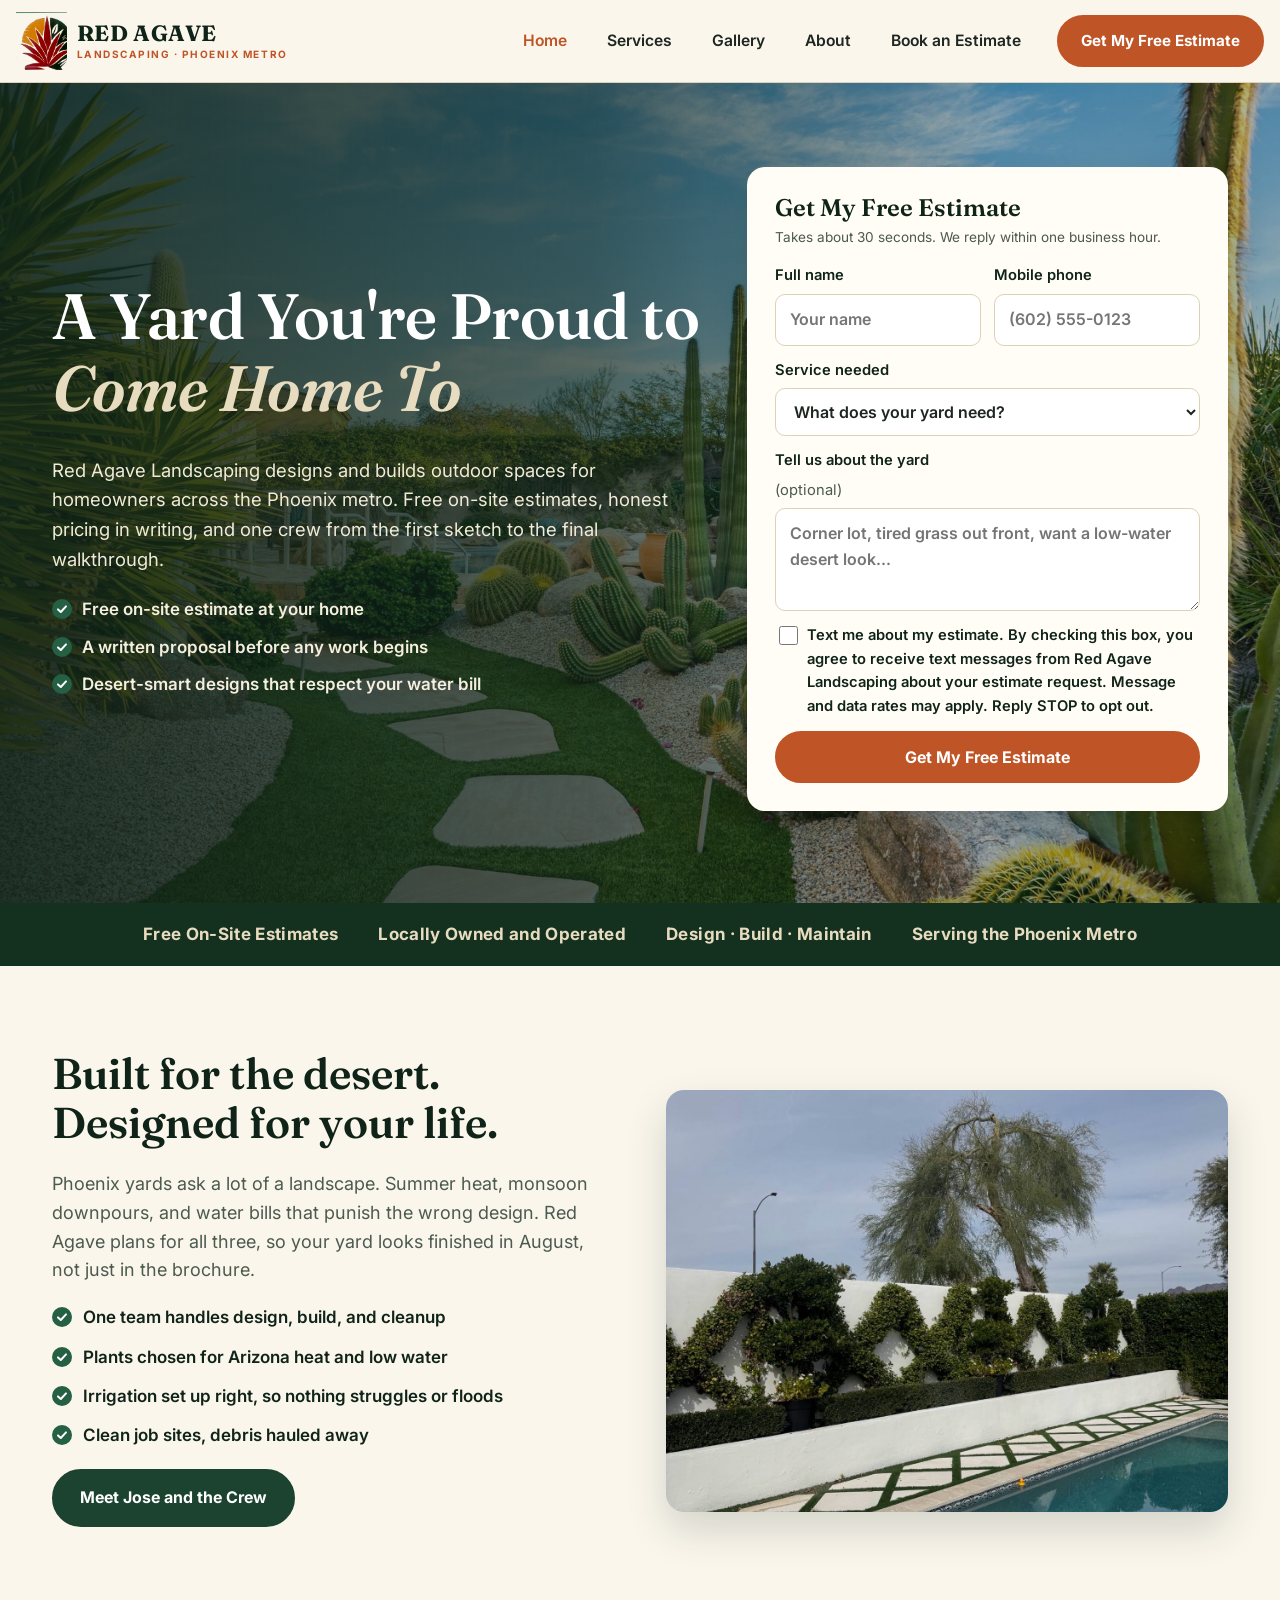
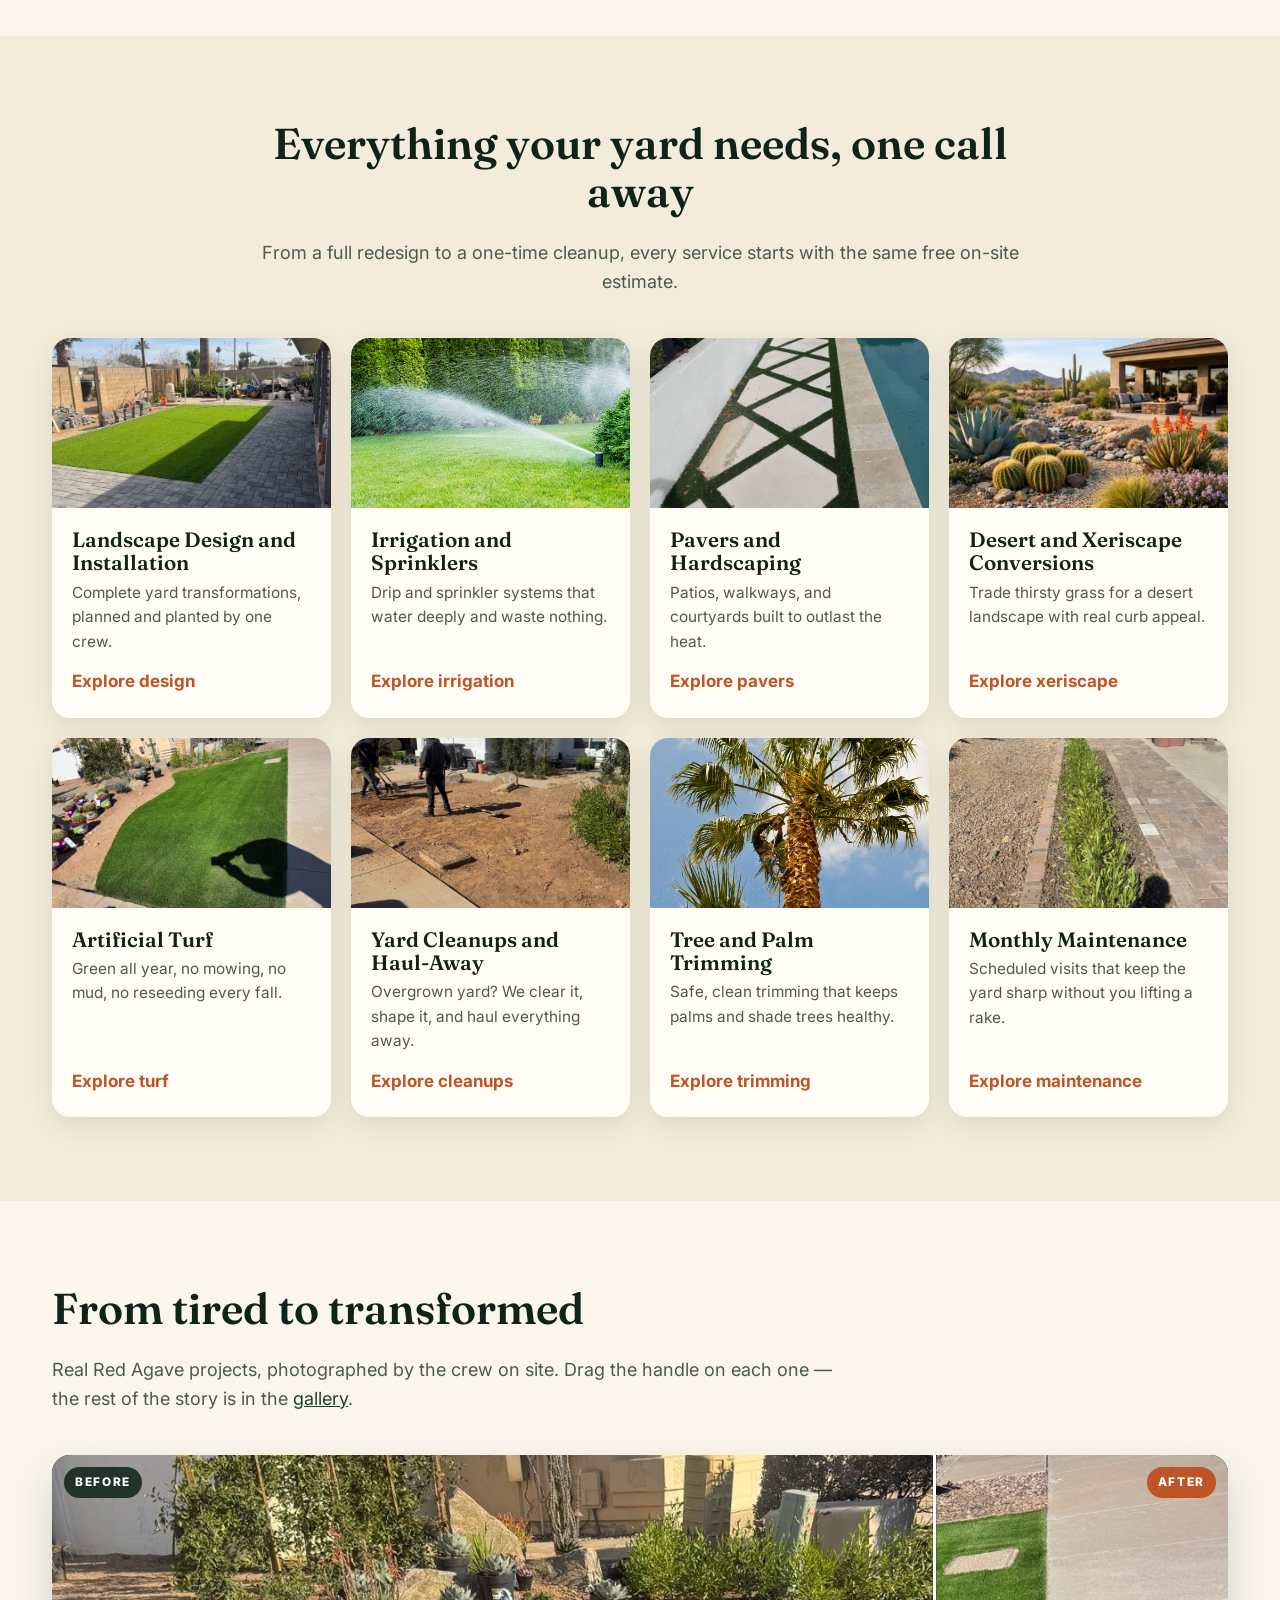
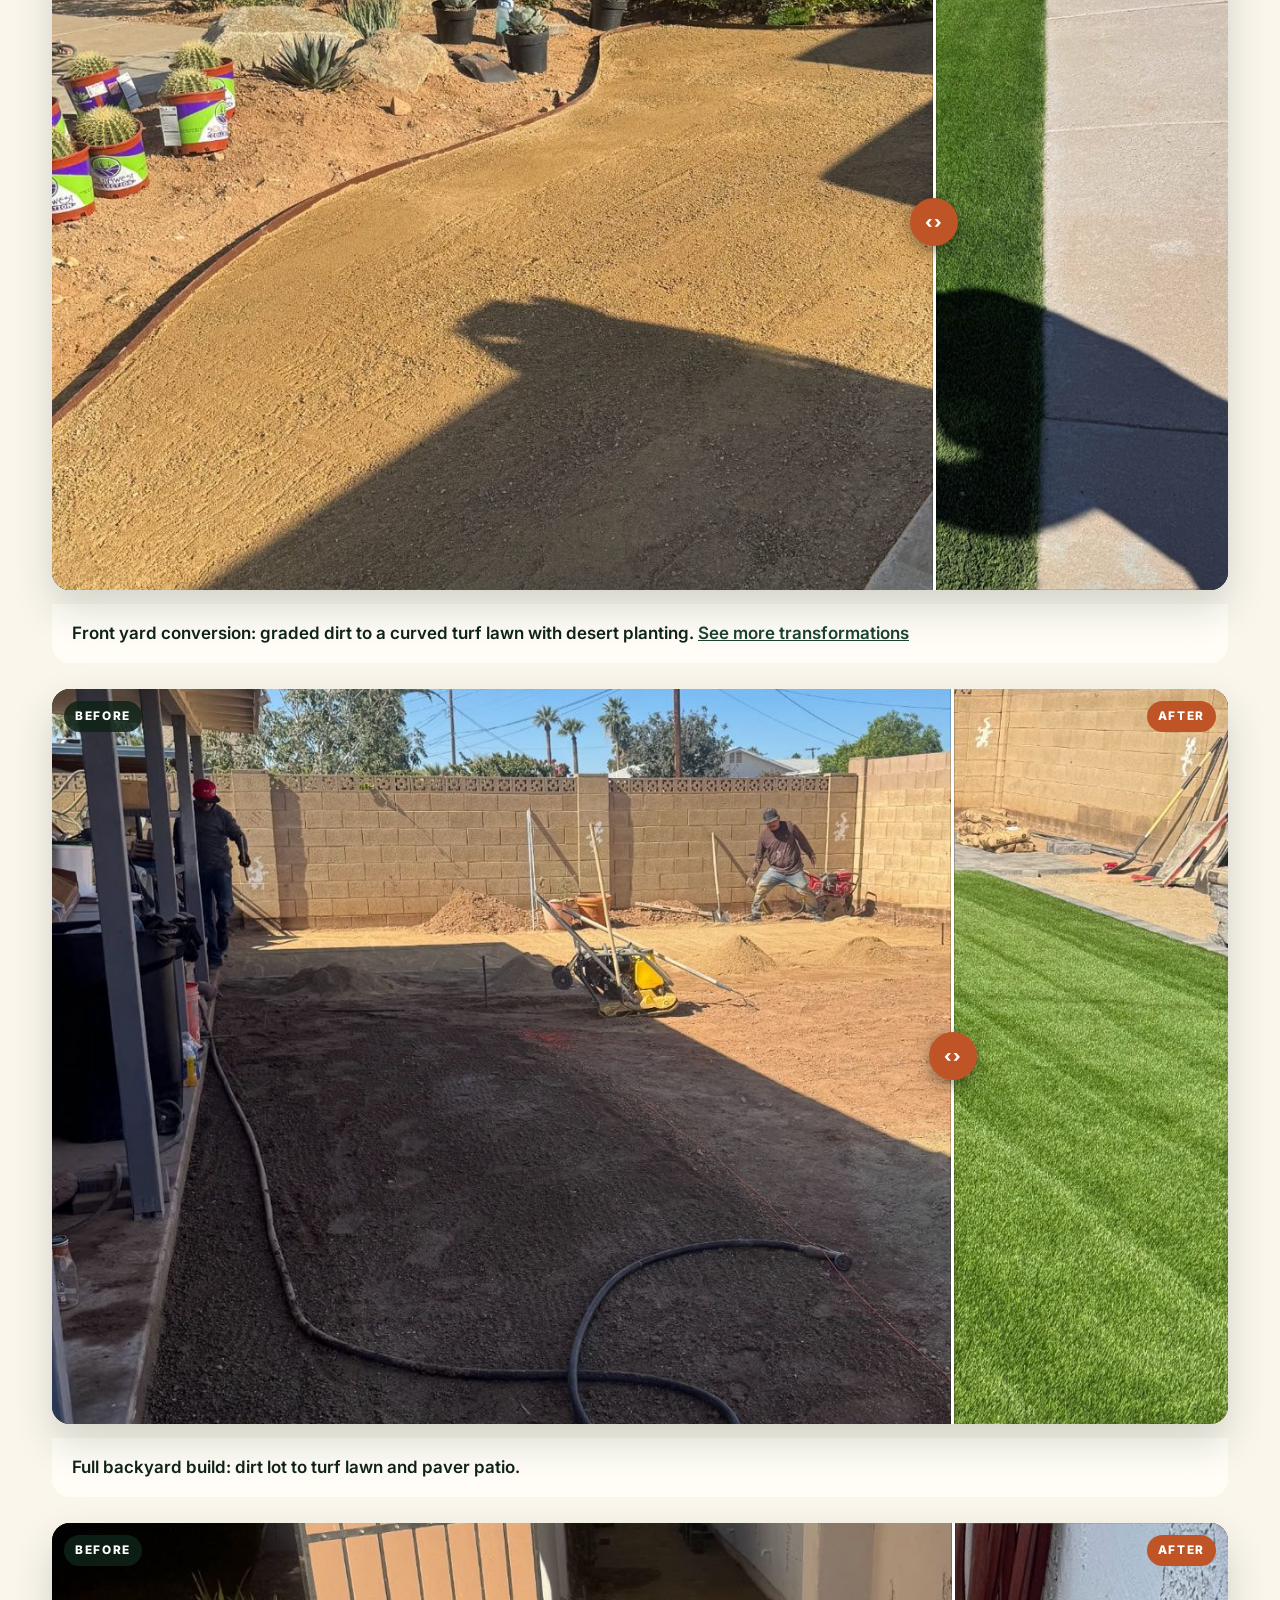
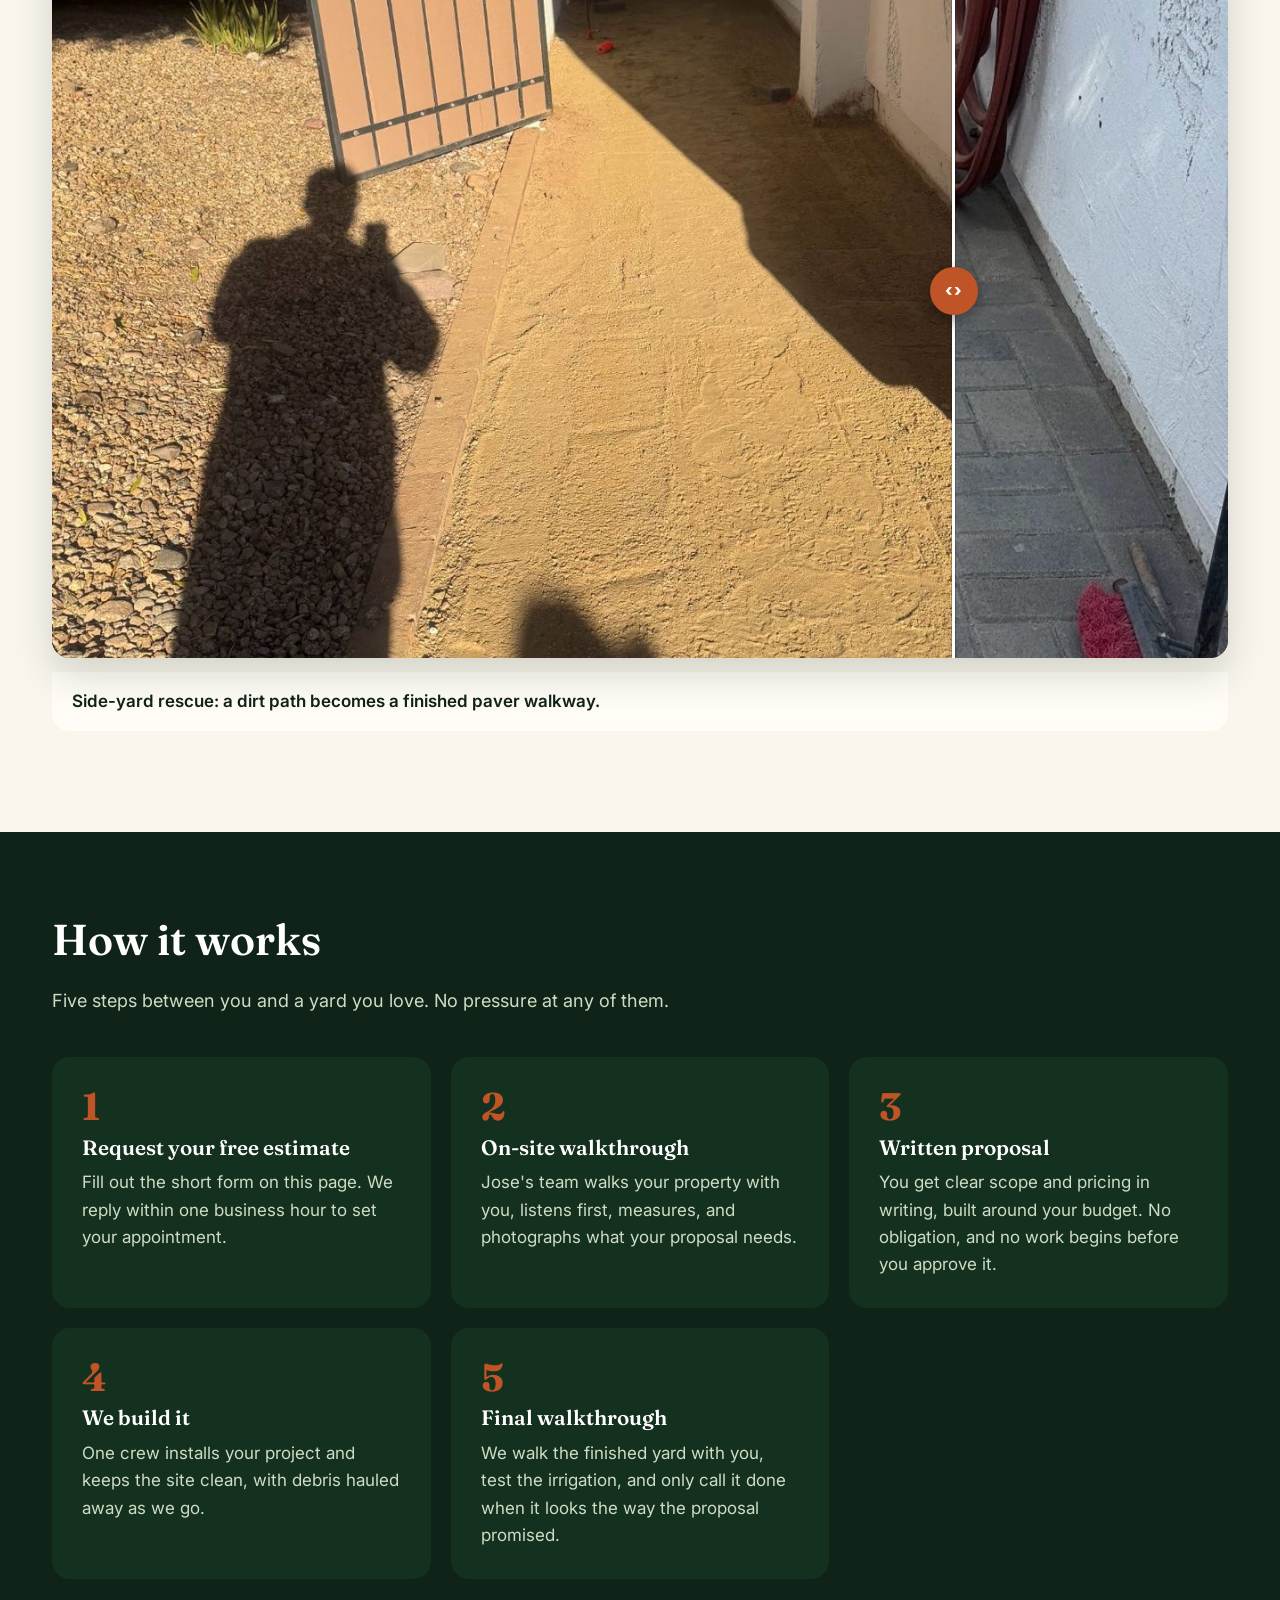
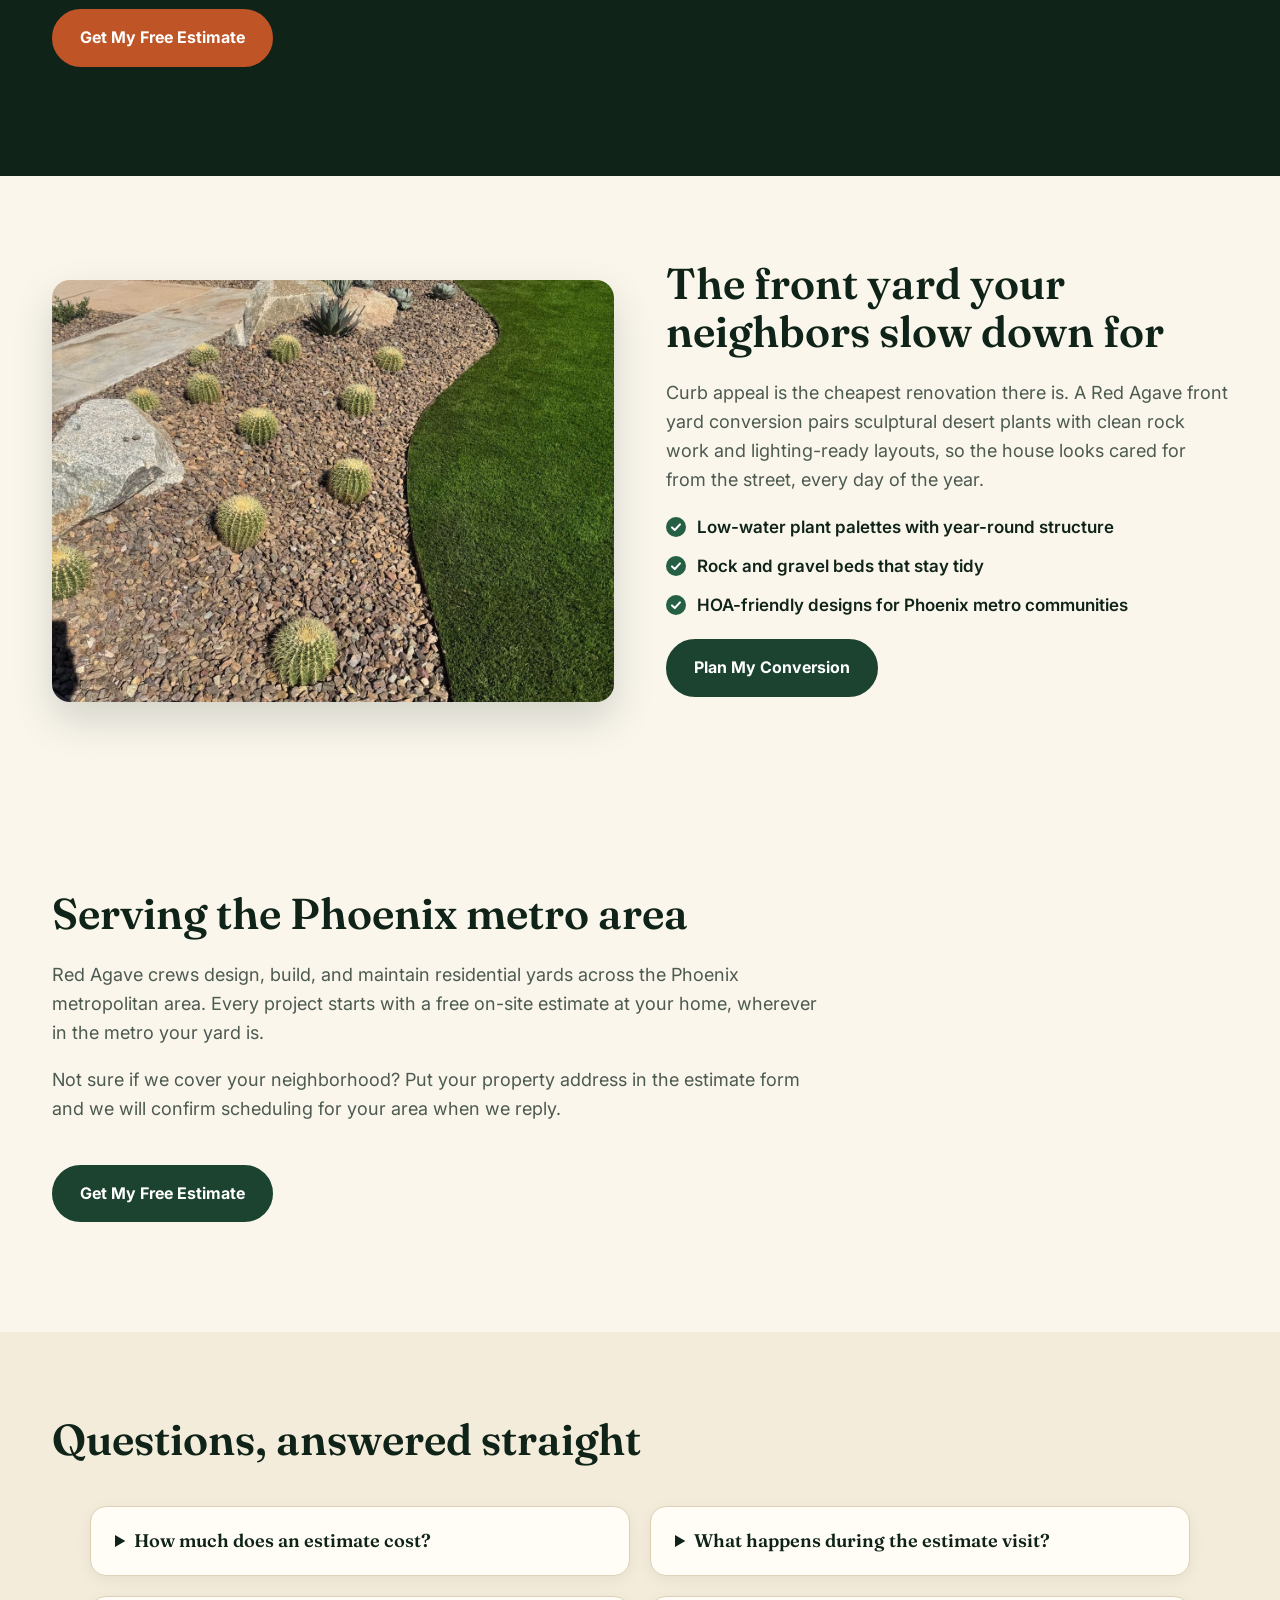
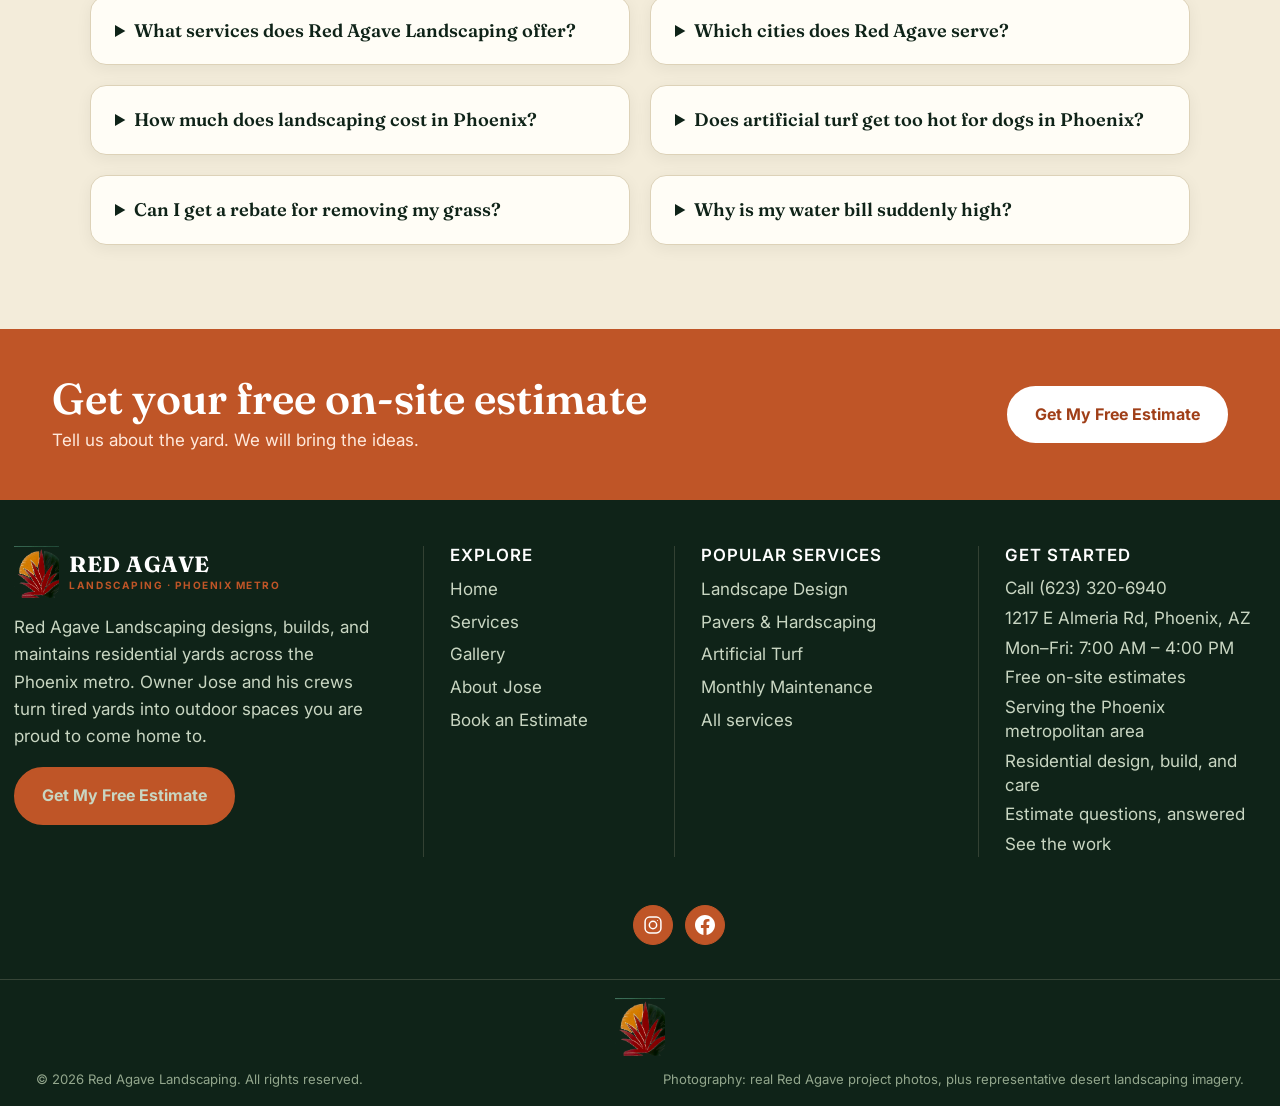
==== index.html @ a8a255dc "FAQ: trim homepage to 8 questions, evenly spaced card grid (2-col desktop, 1-col mobile), schema syn" ====
<!DOCTYPE html>
<html lang="en">
<head>
<meta charset="UTF-8">
<meta name="viewport" content="width=device-width, initial-scale=1">
<title>Red Agave Landscaping | Desert Landscaping in the Phoenix Metro</title>
<meta name="description" content="Red Agave Landscaping designs, builds, and maintains residential yards across the Phoenix metro. Free on-site estimates, xeriscape conversions, pavers, turf, irrigation, and monthly care.">
<link rel="preconnect" href="https://fonts.googleapis.com">
<link rel="preconnect" href="https://fonts.gstatic.com" crossorigin>
<link href="https://fonts.googleapis.com/css2?family=Fraunces:ital,wght@0,500;0,600;0,700;1,500&family=Inter:wght@400;600;700;800&display=swap" rel="stylesheet">
<link rel="stylesheet" href="assets/styles.css">
<link rel="icon" type="image/png" href="assets/img/logo-official.png">
<script type="application/ld+json">
{
  "@context": "https://schema.org",
  "@type": "HomeAndConstructionBusiness",
  "@id": "https://red-agavelandscaping.vercel.app/#business",
  "name": "Red Agave Landscaping",
  "legalName": "RED AGAVE LANDSCAPING LLC",
  "url": "https://red-agavelandscaping.vercel.app/",
  "description": "Family-owned residential landscaping company in the Phoenix metropolitan area, serving Valley homeowners since 2008. Landscape design and installation, irrigation, pavers and hardscaping, xeriscape conversions, artificial turf, cleanups, tree and palm trimming, and monthly maintenance. Free on-site estimates.",
  "foundingDate": "2008",
  "founder": {
    "@type": "Person",
    "name": "Jose"
  },
  "telephone": "+1-623-320-6940",
  "email": "red.agave.land@gmail.com",
  "logo": "https://red-agavelandscaping.vercel.app/assets/img/logo-official.png",
  "image": "https://red-agavelandscaping.vercel.app/assets/img/logo-official.png",
  "address": {
    "@type": "PostalAddress",
    "streetAddress": "1217 E Almeria Rd",
    "addressLocality": "Phoenix",
    "addressRegion": "AZ",
    "addressCountry": "US"
  },
  "areaServed": [
    {
      "@type": "City",
      "name": "Phoenix, AZ"
    },
    {
      "@type": "City",
      "name": "Chandler, AZ"
    },
    {
      "@type": "City",
      "name": "Paradise Valley, AZ"
    },
    {
      "@type": "City",
      "name": "Peoria, AZ"
    },
    {
      "@type": "City",
      "name": "Glendale, AZ"
    },
    {
      "@type": "City",
      "name": "Surprise, AZ"
    },
    {
      "@type": "City",
      "name": "Anthem, AZ"
    },
    {
      "@type": "City",
      "name": "Ahwatukee, AZ"
    }
  ],
  "openingHoursSpecification": [
    {
      "@type": "OpeningHoursSpecification",
      "dayOfWeek": [
        "Monday",
        "Tuesday",
        "Wednesday",
        "Thursday",
        "Friday"
      ],
      "opens": "07:00",
      "closes": "16:00"
    }
  ],
  "sameAs": [
    "https://www.instagram.com/redagavelandscapingaz",
    "https://www.facebook.com/RedAgaveLandscaping"
  ],
  "knowsAbout": [
    "Landscape Design and Installation",
    "Irrigation and Sprinklers",
    "Pavers and Hardscaping",
    "Desert and Xeriscape Conversions",
    "Artificial Turf",
    "Yard Cleanups and Haul-Away",
    "Tree and Palm Trimming",
    "Monthly Maintenance"
  ],
  "hasOfferCatalog": {
    "@type": "OfferCatalog",
    "name": "Landscaping Services",
    "itemListElement": [
      {
        "@type": "Offer",
        "itemOffered": {
          "@type": "Service",
          "name": "Free On-Site Estimate"
        }
      },
      {
        "@type": "Offer",
        "itemOffered": {
          "@type": "Service",
          "name": "Landscape Design and Installation"
        }
      },
      {
        "@type": "Offer",
        "itemOffered": {
          "@type": "Service",
          "name": "Irrigation and Sprinklers"
        }
      },
      {
        "@type": "Offer",
        "itemOffered": {
          "@type": "Service",
          "name": "Pavers and Hardscaping"
        }
      },
      {
        "@type": "Offer",
        "itemOffered": {
          "@type": "Service",
          "name": "Desert and Xeriscape Conversions"
        }
      },
      {
        "@type": "Offer",
        "itemOffered": {
          "@type": "Service",
          "name": "Artificial Turf"
        }
      },
      {
        "@type": "Offer",
        "itemOffered": {
          "@type": "Service",
          "name": "Yard Cleanups and Haul-Away"
        }
      },
      {
        "@type": "Offer",
        "itemOffered": {
          "@type": "Service",
          "name": "Tree and Palm Trimming"
        }
      },
      {
        "@type": "Offer",
        "itemOffered": {
          "@type": "Service",
          "name": "Monthly Maintenance"
        }
      }
    ]
  },
  "potentialAction": {
    "@type": "ReserveAction",
    "name": "Book a Free On-Site Estimate",
    "target": "https://red-agavelandscaping.vercel.app/book.html"
  }
}
</script>
<script type="application/ld+json">
{
  "@context": "https://schema.org",
  "@type": "FAQPage",
  "mainEntity": [
    {
      "@type": "Question",
      "name": "How much does an estimate cost?",
      "acceptedAnswer": {
        "@type": "Answer",
        "text": "Nothing. On-site estimates are free, and the visit comes with a written proposal. You will know exactly what your project costs before you agree to anything."
      }
    },
    {
      "@type": "Question",
      "name": "What happens during the estimate visit?",
      "acceptedAnswer": {
        "@type": "Answer",
        "text": "We walk the property with you for about 30 minutes, listen to what you want, take measurements and photos, and talk through options and budget. Your written proposal follows, with no obligation."
      }
    },
    {
      "@type": "Question",
      "name": "What services does Red Agave Landscaping offer?",
      "acceptedAnswer": {
        "@type": "Answer",
        "text": "Landscape design and installation, irrigation and sprinklers, pavers and hardscaping, desert and xeriscape conversions, artificial turf, yard cleanups and haul-away, tree and palm trimming, and monthly maintenance. Every project starts with a free on-site estimate."
      }
    },
    {
      "@type": "Question",
      "name": "Which cities does Red Agave serve?",
      "acceptedAnswer": {
        "@type": "Answer",
        "text": "Phoenix, Ahwatukee, Chandler, Paradise Valley, Peoria, Glendale, Surprise, and Anthem. If you are nearby and not sure, ask — we will tell you straight whether we cover your neighborhood."
      }
    },
    {
      "@type": "Question",
      "name": "How much does landscaping cost in Phoenix?",
      "acceptedAnswer": {
        "@type": "Answer",
        "text": "Honest answer: it depends on the yard, and anyone who prices it sight-unseen is guessing. Around Phoenix, most desert landscaping projects land somewhere between $3,000 and $25,000, and what moves the number is size, materials, access, and what is hiding underground — Valley caliche can add real digging time. We do not quote from a price list. We come out, measure your yard, and put the full price in a written proposal. Book a free on-site estimate or call (623) 320-6940, and you will know exactly what your project costs before you agree to anything."
      }
    },
    {
      "@type": "Question",
      "name": "Does artificial turf get too hot for dogs in Phoenix?",
      "acceptedAnswer": {
        "@type": "Answer",
        "text": "Turf does get hot in direct Arizona sun — any installer who tells you otherwise is not being straight with you. What makes it workable for dogs is the system underneath: proper drainage so urine rinses through instead of baking in, and odor-control infill so the yard does not smell by August. Most dogs do what they do on pavement — they use it morning and evening and find the shade at midday, and a quick rinse cools the surface fast. If turf is on your list, book a free on-site estimate or call (623) 320-6940 and we will talk through the pet setup honestly for your yard."
      }
    },
    {
      "@type": "Question",
      "name": "Can I get a rebate for removing my grass?",
      "acceptedAnswer": {
        "@type": "Answer",
        "text": "Quite possibly, yes. Phoenix pays $2.00 per square foot for grass removal, Chandler pays $1.50 per square foot (up to $2,000), Mesa offers up to about $2,100, and SRP offers up to $3 per square foot — but every program requires pre-approval BEFORE the grass comes out, so do not start digging first. We handle the conversion itself: grass removal, grading, decomposed granite, and drip-fed desert planting. Book a free on-site estimate or call (623) 320-6940 and we will walk the yard and talk through which rebate your home qualifies for before anything is removed."
      }
    },
    {
      "@type": "Question",
      "name": "Why is my water bill suddenly high?",
      "acceptedAnswer": {
        "@type": "Answer",
        "text": "Nine times out of ten in a desert yard, it is a leak you cannot see. Drip systems run in direct contact with the ground, and the most common failure is the poly tubing — roots, rodents, and pressure all work on it. The signs are a bill that jumped, pooling water, soggy spots, or plants drying out on the same line that is flooding somewhere else. Our crews check the whole system — emitters, valves, controller, and lines — and repair what they find. Book a free on-site estimate or call (623) 320-6940 and we will find the leak before the next bill does."
      }
    }
  ]
}
</script>
</head>
<body>
<a class="skip" href="#main">Skip to content</a>
<header class="site-header">
  <div class="wrap header-in">
    <a class="brand" href="index.html" aria-label="Red Agave Landscaping, home"><img class="brand-logo" src="assets/img/logo-official.png" alt="Red Agave Landscaping LLC logo"><span><span class="brand-name">RED AGAVE</span><span class="brand-sub">LANDSCAPING · PHOENIX METRO</span></span></a>
    <button class="nav-toggle" aria-label="Open menu" aria-expanded="false" aria-controls="main-nav"><span></span><span></span><span></span></button>
    <nav class="main-nav" id="main-nav" aria-label="Main">
      <ul>
          <li><a href="index.html" aria-current="page">Home</a></li>
          <li><a href="services.html">Services</a></li>
          <li><a href="gallery.html">Gallery</a></li>
          <li><a href="about.html">About</a></li>
          <li><a href="book.html">Book an Estimate</a></li>
      </ul>
    </nav>
    <a class="btn header-cta" href="book.html">Get My Free Estimate</a>
  </div>
</header>
<main id="main">

<section class="hero">
  <div class="hero-media"><img src="assets/img/hero.jpg" alt="Finished desert landscaped backyard with stone patio and mature planting in the Phoenix metro" fetchpriority="high"></div>
  <div class="hero-shade"></div>
  <div class="wrap hero-in">
    <div>
      <h1>A Yard You're Proud to <em>Come Home To</em></h1>
      <p class="hero-lede">Red Agave Landscaping designs and builds outdoor spaces for homeowners across the Phoenix metro. Free on-site estimates, honest pricing in writing, and one crew from the first sketch to the final walkthrough.</p>
      <ul class="hero-points">
        <li><svg width="20" height="20" viewBox="0 0 20 20" aria-hidden="true"><circle cx="10" cy="10" r="10" fill="#256045"/><path d="M6 10.4 8.8 13 14 7.4" stroke="#fff" stroke-width="2" fill="none" stroke-linecap="round" stroke-linejoin="round"/></svg> Free on-site estimate at your home</li>
        <li><svg width="20" height="20" viewBox="0 0 20 20" aria-hidden="true"><circle cx="10" cy="10" r="10" fill="#256045"/><path d="M6 10.4 8.8 13 14 7.4" stroke="#fff" stroke-width="2" fill="none" stroke-linecap="round" stroke-linejoin="round"/></svg> A written proposal before any work begins</li>
        <li><svg width="20" height="20" viewBox="0 0 20 20" aria-hidden="true"><circle cx="10" cy="10" r="10" fill="#256045"/><path d="M6 10.4 8.8 13 14 7.4" stroke="#fff" stroke-width="2" fill="none" stroke-linecap="round" stroke-linejoin="round"/></svg> Desert-smart designs that respect your water bill</li>
      </ul>
    </div>
    <div class="hero-form-card">
      <h2>Get My Free Estimate</h2>
      <p class="fineprint" style="margin-bottom:16px">Takes about 30 seconds. We reply within one business hour.</p>
      <form class="estimate-form" action="#" method="post" novalidate>
        <div class="form-row">
          <label>Full name
            <input type="text" name="name" autocomplete="name" required placeholder="Your name">
          </label>
          <label>Mobile phone
            <input type="tel" name="phone" autocomplete="tel" required placeholder="(602) 555-0123">
          </label>
        </div>
        <label>Service needed
          <select name="service" required>
          <option value="">What does your yard need?</option>
          <option value="Landscape Design and Installation">Landscape Design and Installation</option>
          <option value="Irrigation and Sprinklers">Irrigation and Sprinklers</option>
          <option value="Pavers and Hardscaping">Pavers and Hardscaping</option>
          <option value="Desert and Xeriscape Conversions">Desert and Xeriscape Conversions</option>
          <option value="Artificial Turf">Artificial Turf</option>
          <option value="Yard Cleanups and Haul-Away">Yard Cleanups and Haul-Away</option>
          <option value="Tree and Palm Trimming">Tree and Palm Trimming</option>
          <option value="Monthly Maintenance">Monthly Maintenance</option>
          <option value="Not sure yet">Not sure yet, advise me</option>
          </select>
        </label>
        <label>Tell us about the yard <span style="font-weight:400;color:var(--ink-soft)">(optional)</span>
          <textarea name="details" rows="3" placeholder="Corner lot, tired grass out front, want a low-water desert look..."></textarea>
        </label>
        <label class="consent">
          <input type="checkbox" name="sms-consent" value="yes">
          <span>Text me about my estimate. By checking this box, you agree to receive text messages from Red Agave Landscaping about your estimate request. Message and data rates may apply. Reply STOP to opt out.</span>
        </label>
        <button class="btn" type="submit" style="width:100%">Get My Free Estimate</button>
      </form>
      <div class="form-error" hidden role="alert">
        <h3>That didn't go through</h3>
        <p>Sorry, your request couldn't be sent. Please call us at <a href="tel:+16233206940">(623) 320-6940</a> and we'll book your free estimate right away.</p>
      </div>
      <div class="form-success" hidden role="status">
        <h3>Thanks<span data-first-name></span>, we got it.</h3>
        <p>Jose's team will reach out within one business hour to schedule your free estimate. Prefer to plan ahead? See how booking works below.</p>
        <p style="margin:0"><a class="btn btn-green" href="book.html#booking">How Booking Works</a></p>
      </div>
    </div>
  </div>
</section>

<div class="trustbar">
  <div class="wrap trustbar-in">
    <span>Free On-Site Estimates</span>
    <span>Locally Owned and Operated</span>
    <span>Design · Build · Maintain</span>
    <span>Serving the Phoenix Metro</span>
  </div>
</div>

<section class="section">
  <div class="wrap split">
    <div>
      <h2>Built for the desert. Designed for your life.</h2>
      <p class="lede">Phoenix yards ask a lot of a landscape. Summer heat, monsoon downpours, and water bills that punish the wrong design. Red Agave plans for all three, so your yard looks finished in August, not just in the brochure.</p>
      <ul class="check-list">
        <li><svg width="20" height="20" viewBox="0 0 20 20" aria-hidden="true"><circle cx="10" cy="10" r="10" fill="#256045"/><path d="M6 10.4 8.8 13 14 7.4" stroke="#fff" stroke-width="2" fill="none" stroke-linecap="round" stroke-linejoin="round"/></svg> One team handles design, build, and cleanup</li>
        <li><svg width="20" height="20" viewBox="0 0 20 20" aria-hidden="true"><circle cx="10" cy="10" r="10" fill="#256045"/><path d="M6 10.4 8.8 13 14 7.4" stroke="#fff" stroke-width="2" fill="none" stroke-linecap="round" stroke-linejoin="round"/></svg> Plants chosen for Arizona heat and low water</li>
        <li><svg width="20" height="20" viewBox="0 0 20 20" aria-hidden="true"><circle cx="10" cy="10" r="10" fill="#256045"/><path d="M6 10.4 8.8 13 14 7.4" stroke="#fff" stroke-width="2" fill="none" stroke-linecap="round" stroke-linejoin="round"/></svg> Irrigation set up right, so nothing struggles or floods</li>
        <li><svg width="20" height="20" viewBox="0 0 20 20" aria-hidden="true"><circle cx="10" cy="10" r="10" fill="#256045"/><path d="M6 10.4 8.8 13 14 7.4" stroke="#fff" stroke-width="2" fill="none" stroke-linecap="round" stroke-linejoin="round"/></svg> Clean job sites, debris hauled away</li>
      </ul>
      <p><a class="btn btn-green" href="about.html">Meet Jose and the Crew</a></p>
    </div>
    <div><img src="assets/img/jose/pool-wide.jpg" alt="Pool deck with diamond pavers, turf inlay, and a sculpted espalier wall, built by Red Agave Landscaping" loading="lazy"></div>
  </div>
</section>

<section class="section alt">
  <div class="wrap">
    <div class="section-head center">
      <h2>Everything your yard needs, one call away</h2>
      <p class="lede">From a full redesign to a one-time cleanup, every service starts with the same free on-site estimate.</p>
    </div>
    <div class="cards">
      <a class="card" href="services.html#design"><img src="assets/img/jose/backyard-after-2.jpg" alt="Backyard transformation by Red Agave: artificial turf lawn with a paver patio" loading="lazy"><span class="card-body"><h3>Landscape Design and Installation</h3><p>Complete yard transformations, planned and planted by one crew.</p><span class="card-link">Explore design</span></span></a>
      <a class="card" href="services.html#irrigation"><img src="assets/img/irrigation.jpg" alt="Sprinkler system watering a green lawn evenly" loading="lazy"><span class="card-body"><h3>Irrigation and Sprinklers</h3><p>Drip and sprinkler systems that water deeply and waste nothing.</p><span class="card-link">Explore irrigation</span></span></a>
      <a class="card" href="services.html#hardscaping"><img src="assets/img/jose/pool-deck.jpg" alt="Diamond-pattern pavers with artificial turf inlay beside a pool, by Red Agave Landscaping" loading="lazy"><span class="card-body"><h3>Pavers and Hardscaping</h3><p>Patios, walkways, and courtyards built to outlast the heat.</p><span class="card-link">Explore pavers</span></span></a>
      <a class="card" href="services.html#xeriscape"><img src="assets/img/xeriscape.jpg" alt="Low water xeriscape garden with gravel, boulders, and desert plants" loading="lazy"><span class="card-body"><h3>Desert and Xeriscape Conversions</h3><p>Trade thirsty grass for a desert landscape with real curb appeal.</p><span class="card-link">Explore xeriscape</span></span></a>
      <a class="card" href="services.html#turf"><img src="assets/img/jose/front-turf-after.jpg" alt="Curved artificial turf front lawn installed by Red Agave Landscaping" loading="lazy"><span class="card-body"><h3>Artificial Turf</h3><p>Green all year, no mowing, no mud, no reseeding every fall.</p><span class="card-link">Explore turf</span></span></a>
      <a class="card" href="services.html#cleanups"><img src="assets/img/jose/crew-grading.jpg" alt="Red Agave crew grading a front yard at the start of a cleanup and rebuild" loading="lazy"><span class="card-body"><h3>Yard Cleanups and Haul-Away</h3><p>Overgrown yard? We clear it, shape it, and haul everything away.</p><span class="card-link">Explore cleanups</span></span></a>
      <a class="card" href="services.html#trees"><img src="assets/img/palm.jpg" alt="Tall palm trees trimmed and cleaned against a blue sky" loading="lazy"><span class="card-body"><h3>Tree and Palm Trimming</h3><p>Safe, clean trimming that keeps palms and shade trees healthy.</p><span class="card-link">Explore trimming</span></span></a>
      <a class="card" href="services.html#maintenance"><img src="assets/img/jose/walkway-after.jpg" alt="Finished paver walkway with a new hedge row, maintained by Red Agave Landscaping" loading="lazy"><span class="card-body"><h3>Monthly Maintenance</h3><p>Scheduled visits that keep the yard sharp without you lifting a rake.</p><span class="card-link">Explore maintenance</span></span></a>
    </div>
  </div>
</section>

<section class="section">
  <div class="wrap">
    <div class="section-head">
      <h2>From tired to transformed</h2>
      <p class="lede">Real Red Agave projects, photographed by the crew on site. Drag the handle on each one — the rest of the story is in the <a href="gallery.html">gallery</a>.</p>
    </div>
    <div class="ba-slider" data-ba-slider>
      <img class="ba-img" src="assets/img/jose/front-turf-before.jpg" alt="Front yard graded to bare dirt before a Red Agave turf conversion">
      <div class="ba-after-wrap"><img class="ba-img" src="assets/img/jose/front-turf-after.jpg" alt="The same front yard finished with a curved artificial turf lawn by Red Agave Landscaping"></div>
      <span class="ba-tag">BEFORE</span>
      <span class="ba-tag after">AFTER</span>
      <div class="ba-handle" aria-hidden="true"><span class="ba-knob">&#8249;&#8250;</span></div>
      <input class="ba-range" type="range" min="0" max="100" value="50" step="0.1" aria-label="Slide to compare the before and after photos">
    </div>
    <p class="ba-caption ba-caption-wide">Front yard conversion: graded dirt to a curved turf lawn with desert planting. <a href="gallery.html">See more transformations</a></p>
    <div class="ba-slider" data-ba-slider style="margin-top:26px">
      <img class="ba-img" src="assets/img/jose/backyard-before.jpg" alt="Backyard graded to dirt with the Red Agave crew compacting the base">
      <div class="ba-after-wrap"><img class="ba-img" src="assets/img/jose/backyard-after.jpg" alt="Finished backyard with artificial turf lawn and paver patio"></div>
      <span class="ba-tag">BEFORE</span>
      <span class="ba-tag after">AFTER</span>
      <div class="ba-handle" aria-hidden="true"><span class="ba-knob">&#8249;&#8250;</span></div>
      <input class="ba-range" type="range" min="0" max="100" value="50" step="0.1" aria-label="Slide to compare the backyard before and after photos">
    </div>
    <p class="ba-caption ba-caption-wide">Full backyard build: dirt lot to turf lawn and paver patio.</p>
    <div class="ba-slider" data-ba-slider style="margin-top:26px">
      <img class="ba-img" src="assets/img/jose/sideyard-before.jpg" alt="Bare dirt side yard path before renovation">
      <div class="ba-after-wrap"><img class="ba-img" src="assets/img/jose/sideyard-after.jpg" alt="Finished side-yard paver walkway"></div>
      <span class="ba-tag">BEFORE</span>
      <span class="ba-tag after">AFTER</span>
      <div class="ba-handle" aria-hidden="true"><span class="ba-knob">&#8249;&#8250;</span></div>
      <input class="ba-range" type="range" min="0" max="100" value="50" step="0.1" aria-label="Slide to compare the side yard before and after photos">
    </div>
    <p class="ba-caption ba-caption-wide">Side-yard rescue: a dirt path becomes a finished paver walkway.</p>
  </div>
</section>

<section class="section green">
  <div class="wrap">
    <div class="section-head">
      <h2>How it works</h2>
      <p class="lede">Five steps between you and a yard you love. No pressure at any of them.</p>
    </div>
    <div class="steps">
      <div class="step"><span class="num">1</span><h3>Request your free estimate</h3><p>Fill out the short form on this page. We reply within one business hour to set your appointment.</p></div>
      <div class="step"><span class="num">2</span><h3>On-site walkthrough</h3><p>Jose's team walks your property with you, listens first, measures, and photographs what your proposal needs.</p></div>
      <div class="step"><span class="num">3</span><h3>Written proposal</h3><p>You get clear scope and pricing in writing, built around your budget. No obligation, and no work begins before you approve it.</p></div>
      <div class="step"><span class="num">4</span><h3>We build it</h3><p>One crew installs your project and keeps the site clean, with debris hauled away as we go.</p></div>
      <div class="step"><span class="num">5</span><h3>Final walkthrough</h3><p>We walk the finished yard with you, test the irrigation, and only call it done when it looks the way the proposal promised.</p></div>
    </div>
    <p style="margin-top:30px"><a class="btn" href="book.html">Get My Free Estimate</a></p>
  </div>
</section>

<section class="section">
  <div class="wrap split">
    <div><img src="assets/img/jose/desert-cactus.jpg" alt="Front yard desert planting with barrel cacti, boulders, and gravel beds beside a curved turf lawn, by Red Agave Landscaping" loading="lazy"></div>
    <div>
      <h2>The front yard your neighbors slow down for</h2>
      <p class="lede">Curb appeal is the cheapest renovation there is. A Red Agave front yard conversion pairs sculptural desert plants with clean rock work and lighting-ready layouts, so the house looks cared for from the street, every day of the year.</p>
      <ul class="check-list">
        <li><svg width="20" height="20" viewBox="0 0 20 20" aria-hidden="true"><circle cx="10" cy="10" r="10" fill="#256045"/><path d="M6 10.4 8.8 13 14 7.4" stroke="#fff" stroke-width="2" fill="none" stroke-linecap="round" stroke-linejoin="round"/></svg> Low-water plant palettes with year-round structure</li>
        <li><svg width="20" height="20" viewBox="0 0 20 20" aria-hidden="true"><circle cx="10" cy="10" r="10" fill="#256045"/><path d="M6 10.4 8.8 13 14 7.4" stroke="#fff" stroke-width="2" fill="none" stroke-linecap="round" stroke-linejoin="round"/></svg> Rock and gravel beds that stay tidy</li>
        <li><svg width="20" height="20" viewBox="0 0 20 20" aria-hidden="true"><circle cx="10" cy="10" r="10" fill="#256045"/><path d="M6 10.4 8.8 13 14 7.4" stroke="#fff" stroke-width="2" fill="none" stroke-linecap="round" stroke-linejoin="round"/></svg> HOA-friendly designs for Phoenix metro communities</li>
      </ul>
      <p><a class="btn btn-green" href="services.html#xeriscape">Plan My Conversion</a></p>
    </div>
  </div>
</section>

<section class="section">
  <div class="wrap">
    <div class="section-head">
      <h2>Serving the Phoenix metro area</h2>
      <p class="lede">Red Agave crews design, build, and maintain residential yards across the Phoenix metropolitan area. Every project starts with a free on-site estimate at your home, wherever in the metro your yard is.</p>
      <p class="lede">Not sure if we cover your neighborhood? Put your property address in the estimate form and we will confirm scheduling for your area when we reply.</p>
    </div>
    <p><a class="btn btn-green" href="book.html">Get My Free Estimate</a></p>
  </div>
</section>

<section class="section alt">
  <div class="wrap">
    <div class="section-head">
      <h2>Questions, answered straight</h2>
    </div>
    <div class="faq">
      <details><summary>How much does an estimate cost?</summary><p>Nothing. On-site estimates are free, and the visit comes with a written proposal. You will know exactly what your project costs before you agree to anything.</p></details>
      <details><summary>What happens during the estimate visit?</summary><p>We walk the property with you for about 30 minutes, listen to what you want, take measurements and photos, and talk through options and budget. Your written proposal follows, with no obligation.</p></details>
      <details><summary>What services does Red Agave Landscaping offer?</summary><p>Landscape design and installation, irrigation and sprinklers, pavers and hardscaping, desert and xeriscape conversions, artificial turf, yard cleanups and haul-away, tree and palm trimming, and monthly maintenance. Every project starts with a free on-site estimate.</p></details>
      <details><summary>Which cities does Red Agave serve?</summary><p>Phoenix, Ahwatukee, Chandler, Paradise Valley, Peoria, Glendale, Surprise, and Anthem. If you are nearby and not sure, ask — we will tell you straight whether we cover your neighborhood.</p></details>
      <details><summary>How much does landscaping cost in Phoenix?</summary><p>Honest answer: it depends on the yard, and anyone who prices it sight-unseen is guessing. Around Phoenix, most desert landscaping projects land somewhere between $3,000 and $25,000, and what moves the number is size, materials, access, and what is hiding underground — Valley caliche can add real digging time. We do not quote from a price list. We come out, measure your yard, and put the full price in a written proposal. Book a free on-site estimate or call (623) 320-6940, and you will know exactly what your project costs before you agree to anything.</p></details>
      <details><summary>Does artificial turf get too hot for dogs in Phoenix?</summary><p>Turf does get hot in direct Arizona sun — any installer who tells you otherwise is not being straight with you. What makes it workable for dogs is the system underneath: proper drainage so urine rinses through instead of baking in, and odor-control infill so the yard does not smell by August. Most dogs do what they do on pavement — they use it morning and evening and find the shade at midday, and a quick rinse cools the surface fast. If turf is on your list, book a free on-site estimate or call (623) 320-6940 and we will talk through the pet setup honestly for your yard.</p></details>
      <details><summary>Can I get a rebate for removing my grass?</summary><p>Quite possibly, yes. Phoenix pays $2.00 per square foot for grass removal, Chandler pays $1.50 per square foot (up to $2,000), Mesa offers up to about $2,100, and SRP offers up to $3 per square foot — but every program requires pre-approval BEFORE the grass comes out, so do not start digging first. We handle the conversion itself: grass removal, grading, decomposed granite, and drip-fed desert planting. Book a free on-site estimate or call (623) 320-6940 and we will walk the yard and talk through which rebate your home qualifies for before anything is removed.</p></details>
      <details><summary>Why is my water bill suddenly high?</summary><p>Nine times out of ten in a desert yard, it is a leak you cannot see. Drip systems run in direct contact with the ground, and the most common failure is the poly tubing — roots, rodents, and pressure all work on it. The signs are a bill that jumped, pooling water, soggy spots, or plants drying out on the same line that is flooding somewhere else. Our crews check the whole system — emitters, valves, controller, and lines — and repair what they find. Book a free on-site estimate or call (623) 320-6940 and we will find the leak before the next bill does.</p></details>
    </div>
  </div>
</section>

<section class="cta-band">
  <div class="wrap cta-band-in">
    <div>
      <h2>Get your free on-site estimate</h2>
      <p>Tell us about the yard. We will bring the ideas.</p>
    </div>
    <a class="btn" href="book.html">Get My Free Estimate</a>
  </div>
</section>

</main>
<footer class="site-footer">
  <div class="wrap footer-in">
    <div class="footer-brand">
      <a class="brand" href="index.html" style="margin-bottom:16px"><img class="brand-logo" src="assets/img/logo-official.png" alt="Red Agave Landscaping LLC logo"><span><span class="brand-name">RED AGAVE</span><span class="brand-sub">LANDSCAPING · PHOENIX METRO</span></span></a>
      <p style="max-width:32em">Red Agave Landscaping designs, builds, and maintains residential yards across the Phoenix metro. Owner Jose and his crews turn tired yards into outdoor spaces you are proud to come home to.</p>
      <p style="margin:0"><a class="btn" href="book.html">Get My Free Estimate</a></p>
    </div>
    <nav aria-label="Explore">
      <h3>EXPLORE</h3>
      <ul>
        <li><a href="index.html">Home</a></li>
        <li><a href="services.html">Services</a></li>
        <li><a href="gallery.html">Gallery</a></li>
        <li><a href="about.html">About Jose</a></li>
        <li><a href="book.html">Book an Estimate</a></li>
      </ul>
    </nav>
    <nav aria-label="Popular services" class="footer-services">
      <h3>POPULAR SERVICES</h3>
      <ul>
        <li><a href="services.html#design">Landscape Design</a></li>
        <li><a href="services.html#hardscaping">Pavers &amp; Hardscaping</a></li>
        <li><a href="services.html#turf">Artificial Turf</a></li>
        <li><a href="services.html#maintenance">Monthly Maintenance</a></li>
        <li><a href="services.html">All services</a></li>
      </ul>
    </nav>
    <div class="footer-start">
      <h3>GET STARTED</h3>
      <ul>
        <li><a href="tel:+16233206940">Call (623) 320-6940</a></li>
        <li>1217 E Almeria Rd, Phoenix, AZ</li>
        <li>Mon–Fri: 7:00 AM – 4:00 PM</li>
        <li>Free on-site estimates</li>
        <li>Serving the Phoenix metropolitan area</li>
        <li>Residential design, build, and care</li>
        <li><a href="book.html#faq">Estimate questions, answered</a></li>
        <li><a href="gallery.html">See the work</a></li>
      </ul>
    </div>
    <div class="footer-social-cell">
      <div class="footer-social">
        <a href="https://www.instagram.com/redagavelandscapingaz/" target="_blank" rel="noopener" aria-label="Red Agave Landscaping on Instagram"><svg viewBox="0 0 24 24" fill="none" stroke="currentColor" stroke-width="1.8" stroke-linecap="round" stroke-linejoin="round" aria-hidden="true" focusable="false"><rect x="2.5" y="2.5" width="19" height="19" rx="5.5"/><circle cx="12" cy="12" r="4.4"/><circle cx="17.4" cy="6.6" r="0.6" fill="currentColor" stroke="none"/></svg></a>
        <a href="https://www.facebook.com/RedAgaveLandscaping" target="_blank" rel="noopener" aria-label="Red Agave Landscaping on Facebook"><svg viewBox="0 0 24 24" fill="currentColor" aria-hidden="true" focusable="false"><path d="M24 12.073c0-6.627-5.373-12-12-12s-12 5.373-12 12c0 5.99 4.388 10.954 10.125 11.854v-8.385H7.078v-3.47h3.047V9.43c0-3.007 1.792-4.669 4.533-4.669 1.312 0 2.686.235 2.686.235v2.953H15.83c-1.491 0-1.956.925-1.956 1.874v2.25h3.328l-.532 3.47h-2.796v8.385C19.612 23.027 24 18.062 24 12.073z"/></svg></a>
      </div>
    </div>
  </div>
  <div class="footer-bottom">
    <div class="footer-bottom-logo"><img src="assets/img/logo-official.png" alt="Red Agave Landscaping LLC logo"></div>
    <div class="wrap">
      <span>© <span data-year>2026</span> Red Agave Landscaping. All rights reserved.</span>
      <span>Photography: real Red Agave project photos, plus representative desert landscaping imagery.</span>
    </div>
  </div>
</footer>
<div class="mobile-bar">
  <a class="btn" href="book.html">Get My Free Estimate</a>
  <a class="btn btn-ghost" href="gallery.html">See Our Work</a>
</div>
<script src="assets/main.js" defer></script>
  <!-- HighLevel chat widget: Red Agave Website Chat (location f7IK70SRPnTvfqmfR4V1) -->
  <script src="https://widgets.leadconnectorhq.com/loader.js" data-resources-url="https://widgets.leadconnectorhq.com/chat-widget/loader.js" data-widget-id="6ae88d17629a77bacfa60f7c"></script>
</body>
</html>
---- assets/styles.css ----
/* Red Agave Landscaping — desert-modern design system */
:root{
  --green-950:#0f2318;
  --green-900:#14301f;
  --green-800:#1b4330;
  --green-700:#256045;
  --green-500:#3e7d5a;
  --sage:#9db89a;
  --terra:#bf5527;
  --terra-dark:#a03f18;
  --sand:#e8dcc0;
  --sand-soft:#f3ecda;
  --cream:#faf6ec;
  --paper:#fffdf6;
  --ink:#1d2620;
  --ink-soft:#4c5a50;
  --line:#ddd2b8;
  --radius:18px;
  --shadow:0 18px 40px rgba(15,35,24,.16);
  --font-display:"Fraunces",Georgia,"Times New Roman",serif;
  --font-body:"Inter",-apple-system,"Segoe UI",Roboto,Helvetica,Arial,sans-serif;
}
*{box-sizing:border-box}
html{scroll-behavior:smooth}
body{margin:0;font-family:var(--font-body);color:var(--ink);background:var(--cream);line-height:1.6;font-size:17px;-webkit-font-smoothing:antialiased}
img{max-width:100%;display:block}
a{color:var(--green-800)}
h1,h2,h3{font-family:var(--font-display);font-weight:600;line-height:1.12;color:var(--green-950);margin:0 0 .5em}
h1{font-size:clamp(2.4rem,5.2vw,4rem);letter-spacing:-.01em}
h2{font-size:clamp(1.9rem,3.6vw,2.7rem)}
h3{font-size:1.3rem}
p{margin:0 0 1em}
.wrap{max-width:1220px;margin:0 auto;padding:0 22px}
.skip{position:absolute;left:-999px;top:0;background:var(--green-950);color:#fff;padding:10px 16px;z-index:99}
.skip:focus{left:10px;top:10px}

/* Header */
.site-header{position:sticky;top:0;z-index:50;background:rgba(250,246,236,.96);backdrop-filter:blur(8px);border-bottom:1px solid var(--line)}
.site-header.scrolled{box-shadow:0 6px 24px rgba(15,35,24,.10)}
.header-in{display:flex;align-items:center;gap:26px;padding-top:12px;padding-bottom:12px}
.brand{display:flex;align-items:center;gap:12px;text-decoration:none;color:var(--green-950)}
.brand svg{flex:none}
.brand-name{font-family:var(--font-display);font-size:1.42rem;font-weight:700;letter-spacing:.02em;line-height:1}
.brand-sub{display:block;font-family:var(--font-body);font-size:.66rem;font-weight:700;letter-spacing:.24em;color:var(--terra);margin-top:4px}
.main-nav{margin-left:auto}
.main-nav ul{display:flex;gap:28px;list-style:none;margin:0;padding:0}
.main-nav a{text-decoration:none;color:var(--ink);font-weight:600;font-size:.98rem;padding:6px 2px}
.main-nav a:hover,.main-nav a[aria-current="page"]{color:var(--terra)}
.btn{display:inline-block;background:var(--terra);color:#fff;text-decoration:none;font-weight:700;padding:14px 26px;border-radius:999px;border:2px solid var(--terra);transition:background .15s,transform .15s;text-align:center;cursor:pointer;font-size:1rem;font-family:var(--font-body)}
.btn:hover{background:var(--terra-dark);border-color:var(--terra-dark)}
.btn-green{background:var(--green-800);border-color:var(--green-800)}
.btn-green:hover{background:var(--green-950);border-color:var(--green-950)}
.btn-ghost{background:transparent;color:var(--green-950);border-color:var(--green-800)}
.btn-ghost:hover{background:var(--green-800);color:#fff}
.header-cta{flex:none}
.nav-toggle{display:none;margin-left:auto;background:none;border:0;cursor:pointer;padding:8px}
.nav-toggle span{display:block;width:26px;height:3px;background:var(--green-950);margin:5px 0;border-radius:2px}

/* Hero */
.hero{position:relative;background:var(--green-950);color:#fff;overflow:hidden}
.hero-media{position:absolute;inset:0}
.hero-media img{width:100%;height:100%;object-fit:cover;opacity:.82}
.hero-shade{position:absolute;inset:0;background:linear-gradient(90deg,rgba(15,35,24,.88) 0%,rgba(15,35,24,.62) 46%,rgba(15,35,24,.18) 78%)}
.hero-in{position:relative;display:grid;grid-template-columns:1.15fr .85fr;gap:44px;padding:84px 22px 92px;align-items:center}
.hero h1{color:#fff}
.hero h1 em{font-style:italic;color:var(--sand)}
.hero-lede{font-size:1.16rem;color:#f0ead6;max-width:34em}
.hero-points{list-style:none;margin:22px 0 0;padding:0;display:grid;gap:10px}
.hero-points li{display:flex;gap:10px;align-items:flex-start;color:#f5efdd;font-weight:600}
.hero-points svg{flex:none;margin-top:3px}
.hero-form-card{background:var(--paper);color:var(--ink);border-radius:var(--radius);padding:28px;box-shadow:var(--shadow)}
.hero-form-card h2{font-size:1.5rem;margin-bottom:.2em}
.hero-form-card .fineprint{font-size:.85rem;color:var(--ink-soft);margin:0}

/* Forms */
.estimate-form{display:grid;gap:13px}
.estimate-form label{font-weight:600;font-size:.92rem;display:grid;gap:6px;color:var(--green-950)}
.estimate-form input,.estimate-form select,.estimate-form textarea{font:inherit;font-size:1rem;padding:12px 14px;border:1.5px solid var(--line);border-radius:10px;background:#fff;color:var(--ink);width:100%}
.estimate-form input:focus,.estimate-form select:focus,.estimate-form textarea:focus{outline:3px solid rgba(191,85,39,.35);border-color:var(--terra)}
.form-row{display:grid;grid-template-columns:1fr 1fr;gap:13px}
.consent{display:flex;gap:10px;align-items:flex-start;font-size:.82rem;color:var(--ink-soft);font-weight:400}
.estimate-form label.consent{display:flex}
.consent input{width:19px;height:19px;margin-top:2px;flex:none;accent-color:var(--green-800)}
.form-success{background:var(--sand-soft);border:2px solid var(--green-700);border-radius:14px;padding:24px;text-align:center}
.form-success h3{color:var(--green-800)}
.form-error{background:#fdf1ef;border:2px solid #b3402f;border-radius:14px;padding:24px;text-align:center;margin-top:16px}
.form-error h3{color:#8c2f22}
.form-error a{font-weight:700;white-space:nowrap}

/* Trust bar */
.trustbar{background:var(--green-900);color:var(--sand)}
.trustbar-in{display:flex;flex-wrap:wrap;gap:14px 40px;justify-content:center;padding-top:18px;padding-bottom:18px;font-weight:700;letter-spacing:.02em}
.trustbar span{display:flex;align-items:center;gap:9px}

/* Sections */
.section{padding:84px 0}
.section.alt{background:var(--sand-soft)}
.section.green{background:var(--green-950);color:#eef2e4}
.section.green h2,.section.green h3{color:#fff}
.section-head{max-width:46em;margin-bottom:42px}
.section-head.center{margin-left:auto;margin-right:auto;text-align:center}
.lede{font-size:1.13rem;color:var(--ink-soft)}
.section.green .lede{color:#cfdcc4}
.split{display:grid;grid-template-columns:1fr 1fr;gap:52px;align-items:center}
.split img{border-radius:var(--radius);box-shadow:var(--shadow);width:100%;height:auto;aspect-ratio:4/3;object-fit:cover;display:block}
.check-list{list-style:none;margin:20px 0;padding:0;display:grid;gap:12px}
.check-list li{display:flex;gap:11px;align-items:flex-start;font-weight:600;color:var(--green-950)}
.check-list svg{flex:none;margin-top:3px}

/* Cards */
.cards{display:grid;grid-template-columns:repeat(4,1fr);gap:20px}
.card{background:var(--paper);border-radius:var(--radius);overflow:hidden;box-shadow:0 8px 26px rgba(15,35,24,.10);text-decoration:none;color:var(--ink);display:flex;flex-direction:column;transition:transform .15s,box-shadow .15s}
.card:hover{transform:translateY(-4px);box-shadow:var(--shadow)}
.card img{height:170px;width:100%;object-fit:cover}
.card-body{padding:20px 20px 22px;display:flex;flex-direction:column;gap:6px;flex:1}
.card-body h3{margin:0}
.card-body p{color:var(--ink-soft);font-size:.96rem;margin:0;flex:1}
.card-link{font-weight:700;color:var(--terra);margin-top:8px}
.values{display:grid;grid-template-columns:repeat(3,1fr);gap:20px}
.value{background:var(--paper);border-radius:var(--radius);padding:26px;box-shadow:0 8px 26px rgba(15,35,24,.08)}
.value h3{margin-bottom:.3em}
.value p{color:var(--ink-soft);margin:0}

/* Steps */
.steps{display:grid;grid-template-columns:repeat(3,1fr);gap:20px;counter-reset:step}
.step{background:var(--green-900);border-radius:var(--radius);padding:30px;color:#e9efe0}
.step .num{font-family:var(--font-display);font-size:2.4rem;color:var(--terra);display:block;line-height:1;margin-bottom:10px;font-weight:700}
.step h3{color:#fff}
.step p{margin:0;color:#cfdcc4}

/* Before / After */
.ba-grid{display:grid;grid-template-columns:1fr 1fr;gap:22px}
.ba-pair{display:grid;grid-template-columns:1fr 1fr;gap:6px;border-radius:var(--radius);overflow:hidden;box-shadow:var(--shadow)}
.ba-pair figure{margin:0;position:relative}
.ba-pair img{height:300px;width:100%;object-fit:cover}
.ba-tag{position:absolute;top:12px;left:12px;background:rgba(15,35,24,.85);color:#fff;font-size:.74rem;font-weight:800;letter-spacing:.14em;padding:6px 11px;border-radius:999px}
.ba-tag.after{background:var(--terra)}
.ba-caption{grid-column:1/-1;background:var(--paper);padding:16px 20px;font-weight:600;color:var(--green-950)}
.gallery-grid{display:grid;grid-template-columns:repeat(3,1fr);gap:20px}
.gallery-grid figure{margin:0;border-radius:var(--radius);overflow:hidden;position:relative;box-shadow:0 8px 26px rgba(15,35,24,.10)}
.gallery-grid img{height:280px;width:100%;object-fit:cover}
.gallery-grid figcaption{position:absolute;left:0;right:0;bottom:0;background:linear-gradient(transparent,rgba(15,35,24,.88));color:#fff;padding:34px 18px 14px;font-weight:700}

/* Service detail rows */
.svc-nav{display:flex;flex-wrap:wrap;gap:9px;margin-bottom:14px}
.svc-nav a{background:var(--paper);border:1.5px solid var(--line);color:var(--green-900);text-decoration:none;font-weight:600;font-size:.9rem;padding:8px 15px;border-radius:999px}
.svc-nav a:hover{border-color:var(--terra);color:var(--terra)}
.svc{display:grid;grid-template-columns:1fr 1fr;gap:48px;align-items:center;padding:52px 0;border-bottom:1px solid var(--line)}
.svc:last-of-type{border-bottom:0}
.svc img{border-radius:var(--radius);box-shadow:var(--shadow);height:340px;width:100%;object-fit:cover}
.svc.flip .svc-media{order:2}
.svc ul{list-style:none;margin:14px 0 20px;padding:0;display:grid;gap:8px}
.svc ul li{display:flex;gap:10px;align-items:flex-start;color:var(--ink-soft);font-weight:600}
.svc ul svg{flex:none;margin-top:4px}
.svc-media.dual{display:grid;gap:14px;align-content:start}
.svc-media.dual img{height:248px}
.incl-label{font-weight:800;color:var(--green-950);margin:16px 0 0;text-transform:uppercase;letter-spacing:.08em;font-size:.8rem}
.good-for{margin:0 0 20px;color:var(--ink-soft)}
.good-for strong{color:var(--green-950)}

/* FAQ — card grid pass 2026-11-03 (Emmanuel): evenly spaced cards,
   two columns on desktop, single column on mobile. Keeps the
   <details> accordions so the section reads short. Applies to
   both the homepage FAQ and book.html's FAQ (shared .faq class). */
.faq{display:grid;grid-template-columns:repeat(2,1fr);gap:20px;max-width:1100px;margin:0 auto;align-items:start}
.faq details{background:var(--paper);border:1px solid var(--line);border-radius:16px;padding:22px 24px;margin:0;box-shadow:0 4px 16px rgba(15,35,24,.06)}
.faq summary{font-family:var(--font-display);font-size:1.14rem;font-weight:600;color:var(--green-950);cursor:pointer;line-height:1.3}
.faq details p{margin:12px 0 0;color:var(--ink-soft)}
@media (max-width:900px){
  .faq{grid-template-columns:1fr;gap:16px}
  .faq details{padding:20px 20px}
}

/* CTA band */
.cta-band{background:var(--terra);color:#fff}
.cta-band-in{display:flex;flex-wrap:wrap;gap:22px;align-items:center;justify-content:space-between;padding-top:46px;padding-bottom:46px}
.cta-band h2{color:#fff;margin:0}
.cta-band p{margin:4px 0 0;color:#ffe9dc}
.cta-band .btn{background:#fff;color:var(--terra-dark);border-color:#fff}
.cta-band .btn:hover{background:var(--green-950);color:#fff;border-color:var(--green-950)}

/* Booking */
.booking-note{background:var(--green-900);color:#e9efe0;border-radius:var(--radius);padding:30px}
.booking-note h3{color:#fff}
.booking-note p{color:#cfdcc4}

/* Footer */
.site-footer{background:var(--green-950);color:#c9d6c2;margin-top:0}
.footer-in{display:grid;grid-template-columns:1.4fr 1fr 1fr 1.2fr;gap:38px;padding-top:60px;padding-bottom:44px}
.site-footer h3{color:#fff;font-size:1.05rem;font-family:var(--font-body);letter-spacing:.06em;margin-bottom:14px}
.site-footer ul{list-style:none;margin:0;padding:0;display:grid;gap:9px}
.site-footer a{color:#c9d6c2;text-decoration:none}
.site-footer a:hover{color:#fff;text-decoration:underline}
.footer-brand .brand-name{color:#fff}
.footer-bottom{border-top:1px solid rgba(233,220,192,.18);padding:20px 22px;font-size:.82rem;color:#93a78d}
.footer-bottom .wrap{display:flex;flex-wrap:wrap;gap:8px 26px;justify-content:space-between;padding:0}

/* Sticky mobile bar */
.mobile-bar{display:none;position:fixed;left:0;right:0;bottom:0;z-index:60;background:var(--green-950);padding:10px 12px calc(10px + env(safe-area-inset-bottom));gap:10px;box-shadow:0 -6px 24px rgba(0,0,0,.25)}
.mobile-bar .btn{flex:1;padding:13px 8px;font-size:.98rem}
.mobile-bar .btn-ghost{color:#fff;border-color:var(--sage)}
.mobile-bar .btn-ghost:hover{background:var(--green-800)}

/* Page hero (interior) */
.page-hero{position:relative;background:var(--green-950);color:#fff;overflow:hidden}
.page-hero .hero-media img{opacity:.55}
.page-hero-in{position:relative;padding:70px 22px 74px;max-width:820px}
.page-hero h1{color:#fff}
.page-hero p{color:#eee7d2;font-size:1.14rem;max-width:38em}

@media (max-width:1020px){
  .cards{grid-template-columns:repeat(2,1fr)}
  .values{grid-template-columns:1fr 1fr}
  .footer-in{grid-template-columns:1fr 1fr}
  .hero-in{grid-template-columns:1fr;padding:60px 22px 70px}
  .hero-form-card{max-width:560px}
}
@media (max-width:760px){
  body{font-size:16px;padding-bottom:66px}
  .brand-name{font-size:1.22rem}
  .brand-sub{font-size:.58rem;letter-spacing:.17em}
  .main-nav{display:none;position:absolute;top:100%;left:0;right:0;background:var(--cream);border-bottom:1px solid var(--line);padding:14px 22px 20px}
  .main-nav.open{display:block}
  .main-nav ul{flex-direction:column;gap:6px}
  .main-nav a{display:block;padding:10px 4px;font-size:1.05rem}
  .nav-toggle{display:block}
  .header-cta{display:none}
  .split,.svc,.ba-grid{grid-template-columns:1fr}
  .svc.flip .svc-media{order:0}
  .steps,.values,.gallery-grid{grid-template-columns:1fr}
  .cards{grid-template-columns:1fr}
  .form-row{grid-template-columns:1fr}
  .section{padding:60px 0}
  .mobile-bar{display:flex}
  .ba-pair img{height:210px}
  .footer-in{grid-template-columns:1fr;gap:28px}
}

/* ============================================================
   Animation pass 2026-11-02
   Tasteful motion: card tilt/lift + press states, scroll reveals,
   hero Ken Burns, CTA sheen. Transform/opacity only (GPU-friendly).
   All reveal hiding is gated behind .js-anim, which JS adds only
   when IntersectionObserver is supported and the user has NOT
   requested reduced motion — content is fully visible otherwise.
   ============================================================ */

/* --- Hero: slow Ken Burns zoom/pan (homepage hero only) --- */
@keyframes ra-kenburns{
  from{transform:scale(1) translate(0,0)}
  to{transform:scale(1.16) translate(-2%,1.4%)}
}
.hero .hero-media img{animation:ra-kenburns 24s ease-in-out infinite alternate;will-change:transform}

/* --- Scroll reveals (JS adds .reveal; IO adds .in) --- */
.js-anim .reveal{opacity:0;transform:translateY(38px);transition:opacity .8s ease var(--rd,0s),transform .8s cubic-bezier(.22,.61,.36,1) var(--rd,0s)}
.js-anim .reveal.in{opacity:1;transform:none}

/* --- Service cards: lift, image zoom, touch press --- */
.card{transition:transform .3s ease,box-shadow .3s ease}
.card img{transition:transform .7s cubic-bezier(.22,.61,.36,1)}
.card:hover img,.card:focus-visible img{transform:scale(1.1)}
.card:focus-visible{transform:translateY(-4px);box-shadow:var(--shadow);outline:3px solid rgba(191,85,39,.55);outline-offset:3px}
.card:active{transform:scale(.98)}
.card:active img{transform:scale(1.03)}

/* --- Static cards (values / steps): gentle hover lift --- */
.value,.step{transition:transform .3s ease,box-shadow .3s ease}
.value:hover{transform:translateY(-6px);box-shadow:var(--shadow)}
.step:hover{transform:translateY(-6px)}

/* --- Gallery figures: image zoom + caption slide-up --- */
.gallery-grid img{transition:transform .8s cubic-bezier(.22,.61,.36,1)}
.gallery-grid figcaption{transform:translateY(8px);transition:transform .45s ease,background .45s ease}
.gallery-grid figure:hover img,.gallery-grid figure:focus-within img{transform:scale(1.08)}
.gallery-grid figure:hover figcaption,.gallery-grid figure:focus-within figcaption{transform:translateY(0);background:linear-gradient(transparent,rgba(15,35,24,.94))}
.gallery-grid figure:active img{transform:scale(1.02)}

/* --- Before/after pairs: image zoom on hover --- */
.ba-pair figure{overflow:hidden}
.ba-pair img{transition:transform .8s cubic-bezier(.22,.61,.36,1)}
.ba-pair figure:hover img{transform:scale(1.07)}
.ba-pair figure:active img{transform:scale(1.02)}

/* --- Buttons / CTAs: hover lift, press state, sheen sweep --- */
.btn{position:relative;overflow:hidden;transition:background .2s ease,border-color .2s ease,color .2s ease,transform .18s ease,box-shadow .25s ease}
.btn:hover{transform:translateY(-2px);box-shadow:0 12px 24px rgba(15,35,24,.16)}
.btn:active{transform:translateY(0) scale(.98);box-shadow:none}
.btn:not(.btn-ghost)::after{content:"";position:absolute;inset:0;border-radius:inherit;background:linear-gradient(105deg,transparent 40%,rgba(255,255,255,.35) 50%,transparent 60%);transform:translateX(-120%);transition:transform .7s ease;pointer-events:none}
.btn:not(.btn-ghost):hover::after{transform:translateX(120%)}

/* --- Reduced motion: everything off, content instant --- */
@media (prefers-reduced-motion:reduce){
  html{scroll-behavior:auto}
  .hero .hero-media img{animation:none}
  .card,.card img,.value,.step,.gallery-grid img,.gallery-grid figcaption,.ba-pair img,.btn,.btn:not(.btn-ghost)::after{transition:none}
  .btn:not(.btn-ghost)::after{display:none}
  .card:hover,.card:focus-visible,.card:active,.value:hover,.step:hover,.btn:hover,.btn:active{transform:none}
  .card:hover img,.card:focus-visible img,.card:active img,.gallery-grid figure:hover img,.gallery-grid figure:focus-within img,.gallery-grid figure:active img,.ba-pair figure:hover img,.ba-pair figure:active img{transform:none}
  .gallery-grid figcaption{transform:none}
}

/* ============================================================
   Footer spacing pass 2026-11-02 (owner feedback: footer felt
   cramped). Spacing only — same content, same links, all pages
   share this markup/styles. Desktop columns get a faint divider
   and extra gutter; stacked layouts just get air.
   ============================================================ */
.site-footer{line-height:1.65}
.footer-in{padding-top:88px;padding-bottom:66px;gap:60px}
.site-footer h3{margin-bottom:22px}
.site-footer ul{gap:14px}
.site-footer li{line-height:1.6}
.footer-brand p{line-height:1.75}
.footer-brand .brand{margin-bottom:22px}
.footer-bottom{padding-top:28px;padding-bottom:28px}
@media (min-width:761px){
  .footer-in > *:not(.footer-brand){border-left:1px solid rgba(233,220,192,.16);padding-left:34px}
}
@media (max-width:1020px){
  .footer-in{gap:48px 56px}
}
@media (max-width:760px){
  .footer-in{padding-top:66px;padding-bottom:52px;gap:46px}
  .footer-bottom .wrap{gap:12px 26px}
}

/* ============================================================
   Footer condense pass 2026-11-02b (owner feedback round 2:
   footer height too tall — tighten the air back down, split
   Popular Services into two even columns of four, condense
   Get Started. Supersedes the spacing pass above where they
   conflict.)
   ============================================================ */
.site-footer{line-height:1.5}
.footer-in{padding-top:46px;padding-bottom:34px;gap:42px}
.site-footer h3{margin-bottom:12px}
.site-footer ul{gap:8px}
.site-footer li{line-height:1.45}
.footer-brand p{line-height:1.6}
.footer-brand .brand{margin-bottom:14px}
.footer-bottom{padding-top:16px;padding-bottom:16px}
.footer-services ul{grid-template-columns:1fr 1fr;grid-template-rows:repeat(4,auto);grid-auto-flow:column;column-gap:28px;row-gap:8px}
.footer-start ul{gap:6px}
.footer-start li{line-height:1.4}
@media (min-width:1021px){
  .footer-in{grid-template-columns:1.3fr .72fr 1.55fr 1fr}
}
@media (min-width:761px){
  .footer-in > *:not(.footer-brand){padding-left:26px}
}
@media (max-width:1020px){
  .footer-in{gap:34px 44px}
}
@media (max-width:760px){
  .footer-in{padding-top:40px;padding-bottom:30px;gap:30px}
}

/* ============================================================
   Footer slim pass 2026-11-02c (owner-approved redesign:
   Popular Services = one tidy column, four short names +
   All services. Full service names live on the Services
   page. Supersedes the 4+4 split in the condense pass.)
   ============================================================ */
.footer-services ul{grid-template-columns:1fr;grid-template-rows:none;grid-auto-flow:row;column-gap:0}
@media (min-width:1021px){
  .footer-in{grid-template-columns:1.4fr .8fr 1fr 1.1fr}
}

/* ============================================================
   Footer width pass 2026-11-02d (owner: widen the footer a
   little, brand/logo pushed to the far left edge.)
   ============================================================ */
.site-footer .wrap{max-width:1400px;padding-left:14px;padding-right:14px}
@media (max-width:760px){
  .site-footer .wrap{padding-left:12px;padding-right:12px}
}

/* Footer social links 2026-11-02: Instagram + Facebook icons, bottom bar */
.footer-social{display:flex;gap:12px;align-items:center}
.footer-social a{display:inline-flex;align-items:center;justify-content:center;width:40px;height:40px;border:1px solid rgba(233,220,192,.35);border-radius:50%;color:#c9d6c2;transition:background .2s ease,color .2s ease,border-color .2s ease}
.footer-social a:hover{background:#bf5527;border-color:#bf5527;color:#fff;text-decoration:none}
.footer-social svg{width:20px;height:20px;display:block}

/* Footer social row 2026-11-02: icons centered under the footer columns */
.footer-social-row{padding:2px 22px 24px}
.footer-social-row .wrap{display:flex;justify-content:center;padding:0}

/* Footer social colors 2026-11-02 (Emmanuel): orange at rest, white on hover/touch */
.footer-social a{background:#bf5527;border-color:#bf5527;color:#fff}
.footer-social a:hover,.footer-social a:focus-visible{background:#fff;border-color:#fff;color:#bf5527}

/* ============================================================
   Before/after drag slider 2026-11-02 (Jose's real project
   photos): full-width comparison with a draggable handle and
   a one-time intro sweep driven from main.js.
   ============================================================ */
.ba-slider{position:relative;border-radius:var(--radius);overflow:hidden;box-shadow:var(--shadow);aspect-ratio:16/10;--pos:50%;background:#0f2318}
.ba-slider .ba-img{position:absolute;inset:0;width:100%;height:100%;object-fit:cover;display:block}
.ba-slider .ba-after-wrap{position:absolute;inset:0;clip-path:inset(0 0 0 var(--pos))}
.ba-slider .ba-tag{z-index:3}
.ba-slider .ba-tag.after{left:auto;right:12px}
.ba-handle{position:absolute;top:0;bottom:0;left:var(--pos);width:3px;margin-left:-1.5px;background:#fff;z-index:4;box-shadow:0 0 0 1px rgba(0,0,0,.18);pointer-events:none}
.ba-knob{position:absolute;top:50%;left:50%;transform:translate(-50%,-50%);width:48px;height:48px;border-radius:50%;background:var(--terra);color:#fff;display:flex;align-items:center;justify-content:center;font-size:17px;font-weight:800;letter-spacing:1px;box-shadow:0 5px 16px rgba(0,0,0,.4)}
.ba-range{position:absolute;inset:0;width:100%;height:100%;margin:0;opacity:0;cursor:ew-resize;z-index:5;-webkit-appearance:none;appearance:none;background:transparent}
.ba-range:focus-visible{opacity:1;outline:3px solid rgba(191,85,39,.7);outline-offset:-3px}
.ba-caption-wide{margin-top:14px;border-radius:0 0 var(--radius) var(--radius)}
@media (max-width:760px){
  .ba-slider{aspect-ratio:4/3.4}
  .ba-knob{width:42px;height:42px;font-size:15px}
}

/* ============================================================
   Project step-by-step crossfade slideshows 2026-11-02
   (Jose's real project photos, added on top of the parallel
   integration): pure CSS crossfade + slow zoom per frame, in
   the site's existing motion language. Cards also join the
   existing scroll-reveal system via main.js. Hover pauses.
   ============================================================ */
.project-grid{display:grid;grid-template-columns:repeat(2,1fr);gap:22px}
.ss-card{margin:0;border-radius:var(--radius);overflow:hidden;position:relative;box-shadow:0 8px 26px rgba(15,35,24,.10);background:var(--green-950)}
.ss-frame{position:relative;aspect-ratio:3/3.4;overflow:hidden}
.ss-frame img{position:absolute;inset:0;width:100%;height:100%;object-fit:cover;opacity:0}
.ss-card figcaption{position:absolute;left:0;right:0;bottom:0;z-index:3;background:linear-gradient(transparent,rgba(15,35,24,.9));color:#fff;padding:38px 18px 14px;font-weight:700}
@keyframes ra-ss3{0%{opacity:0;transform:scale(1)}5%{opacity:1}30%{opacity:1}38%{opacity:0;transform:scale(1.07)}100%{opacity:0;transform:scale(1.07)}}
@keyframes ra-ss2{0%{opacity:0;transform:scale(1)}7%{opacity:1}44%{opacity:1}56%{opacity:0;transform:scale(1.07)}100%{opacity:0;transform:scale(1.07)}}
.ss-3 .ss-frame img{animation:ra-ss3 15s ease-in-out infinite}
.ss-2 .ss-frame img{animation:ra-ss2 10s ease-in-out infinite}
.ss-card:hover .ss-frame img{animation-play-state:paused}
@media (max-width:760px){.project-grid{grid-template-columns:1fr}.ss-frame{aspect-ratio:3/3.2}}

/* Page heroes get the same slow Ken Burns drift as the home hero */
.page-hero .hero-media img{animation:ra-kenburns 26s ease-in-out infinite alternate;will-change:transform}

@media (prefers-reduced-motion:reduce){
  .ss-2 .ss-frame img,.ss-3 .ss-frame img{animation:none;opacity:0}
  .ss-2 .ss-frame img:last-child,.ss-3 .ss-frame img:last-child{opacity:1}
  .page-hero .hero-media img{animation:none}
}

/* Official Red Agave logo 2026-11-02 (emblem from Jose's
   business card, declared official by Emmanuel): transparent
   PNG beside the wordmark — large in the nav, not oversized.
   Lockup tightened 2026-11-02 (Emmanuel): name + sub sit snug
   against the emblem as one fluid unit; the sub line stays on
   ONE line at every width — no more stacked wrap. */
.brand{gap:10px}
.brand>span{display:flex;flex-direction:column;justify-content:center;min-width:0}
.brand-logo{height:58px;width:auto;display:block;flex:none;transition:transform .25s ease}
.brand:hover .brand-logo{transform:scale(1.04)}
.brand-name{font-size:1.38rem;line-height:1.05;white-space:nowrap}
.brand-sub{font-size:.63rem;letter-spacing:.15em;line-height:1.25;margin-top:3px;white-space:nowrap}
.main-nav a{white-space:nowrap}
.header-in{gap:20px}
.header-cta{padding:12px 22px;font-size:.95rem}
.footer-brand .brand-logo{height:52px}
.footer-bottom-logo{display:flex;justify-content:center;padding:2px 0 14px}
.footer-bottom-logo img{height:58px;width:auto;display:block}
@media (max-width:1100px){
  .brand-logo{height:52px}
  .brand-name{font-size:1.28rem}
  .brand-sub{font-size:.6rem;letter-spacing:.13em}
  .main-nav ul{gap:20px}
}
@media (max-width:760px){
  .brand-logo{height:46px}
  .brand-name{font-size:1.2rem}
  .brand-sub{font-size:.57rem;letter-spacing:.12em}
  .footer-brand .brand-logo{height:44px}
  .footer-bottom-logo img{height:50px}
}

/* ============================================================
   Footer social placement pass 2026-11-02e (Emmanuel): the
   Instagram + Facebook icons move OUT of the full-width row
   under the footer and INTO the bottom middle of the footer
   columns — centered under the seam between the EXPLORE and
   POPULAR SERVICES columns. Colors unchanged from the
   2026-11-02 color pass: orange at rest, white on hover.
   The old .footer-social-row rules above are now unused.
   ============================================================ */
.footer-social-cell{display:flex;justify-content:center;margin-top:6px}
@media (min-width:1021px){
  .footer-social-cell{grid-column:2/4}
}
@media (max-width:1020px){
  .footer-social-cell{grid-column:1/-1}
}
.site-footer .footer-in > .footer-social-cell{border-left:none;padding-left:0}
.footer-social a{background:var(--terra);border-color:var(--terra);color:#fff}
.footer-social a:hover,.footer-social a:focus-visible{background:#fff;border-color:#fff;color:var(--terra)}

/* ============================================================
   Header spread pass 2026-11-03 (Emmanuel): the brand icon
   moves to the far LEFT edge of the nav bar and the bar
   stretches full-width so the logo, links, and CTA stop
   looking congested in the middle. The logo itself is NOT
   stretched or resized — same 58px emblem, just repositioned.
   ============================================================ */
.site-header .wrap{max-width:1500px;padding-left:16px;padding-right:16px}
.header-in{gap:34px}
@media (min-width:1101px){
  .main-nav ul{gap:36px}
}
@media (max-width:760px){
  .site-header .wrap{padding-left:12px;padding-right:12px}
  .header-in{gap:16px}
}
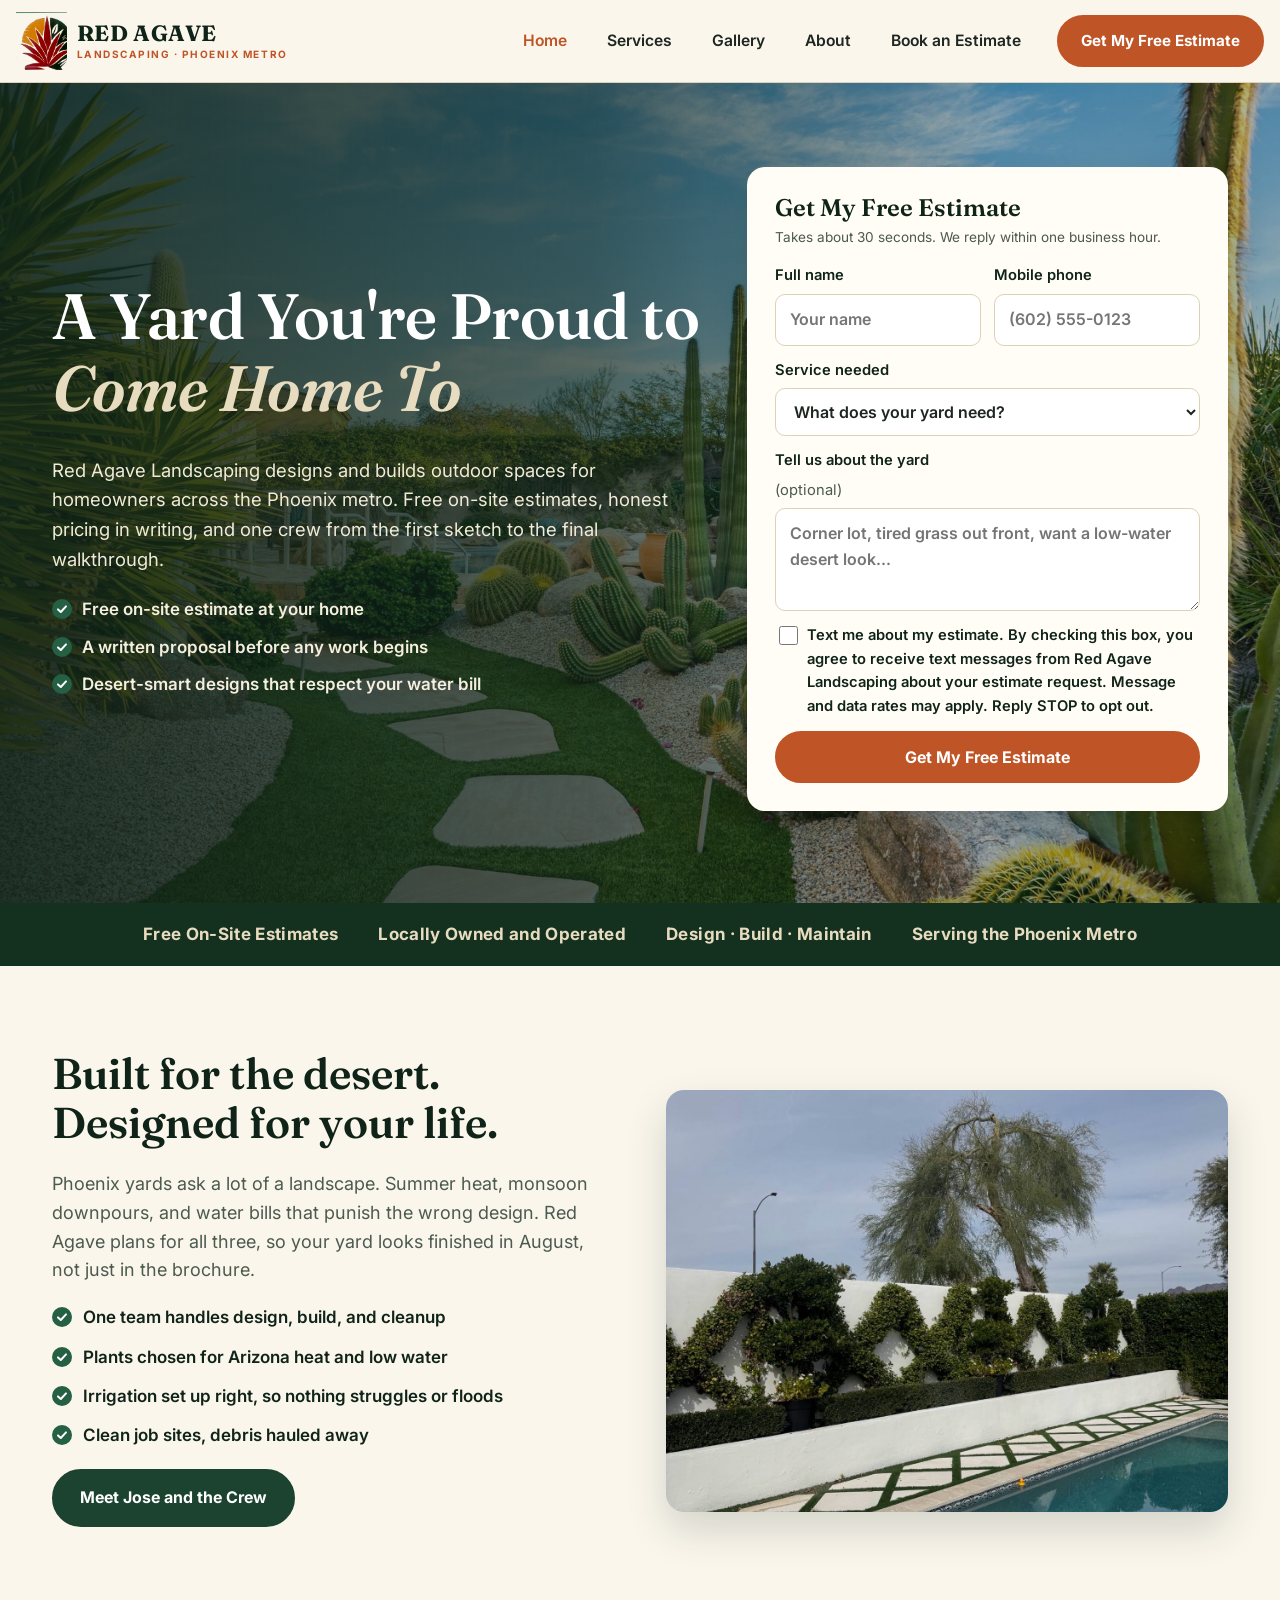
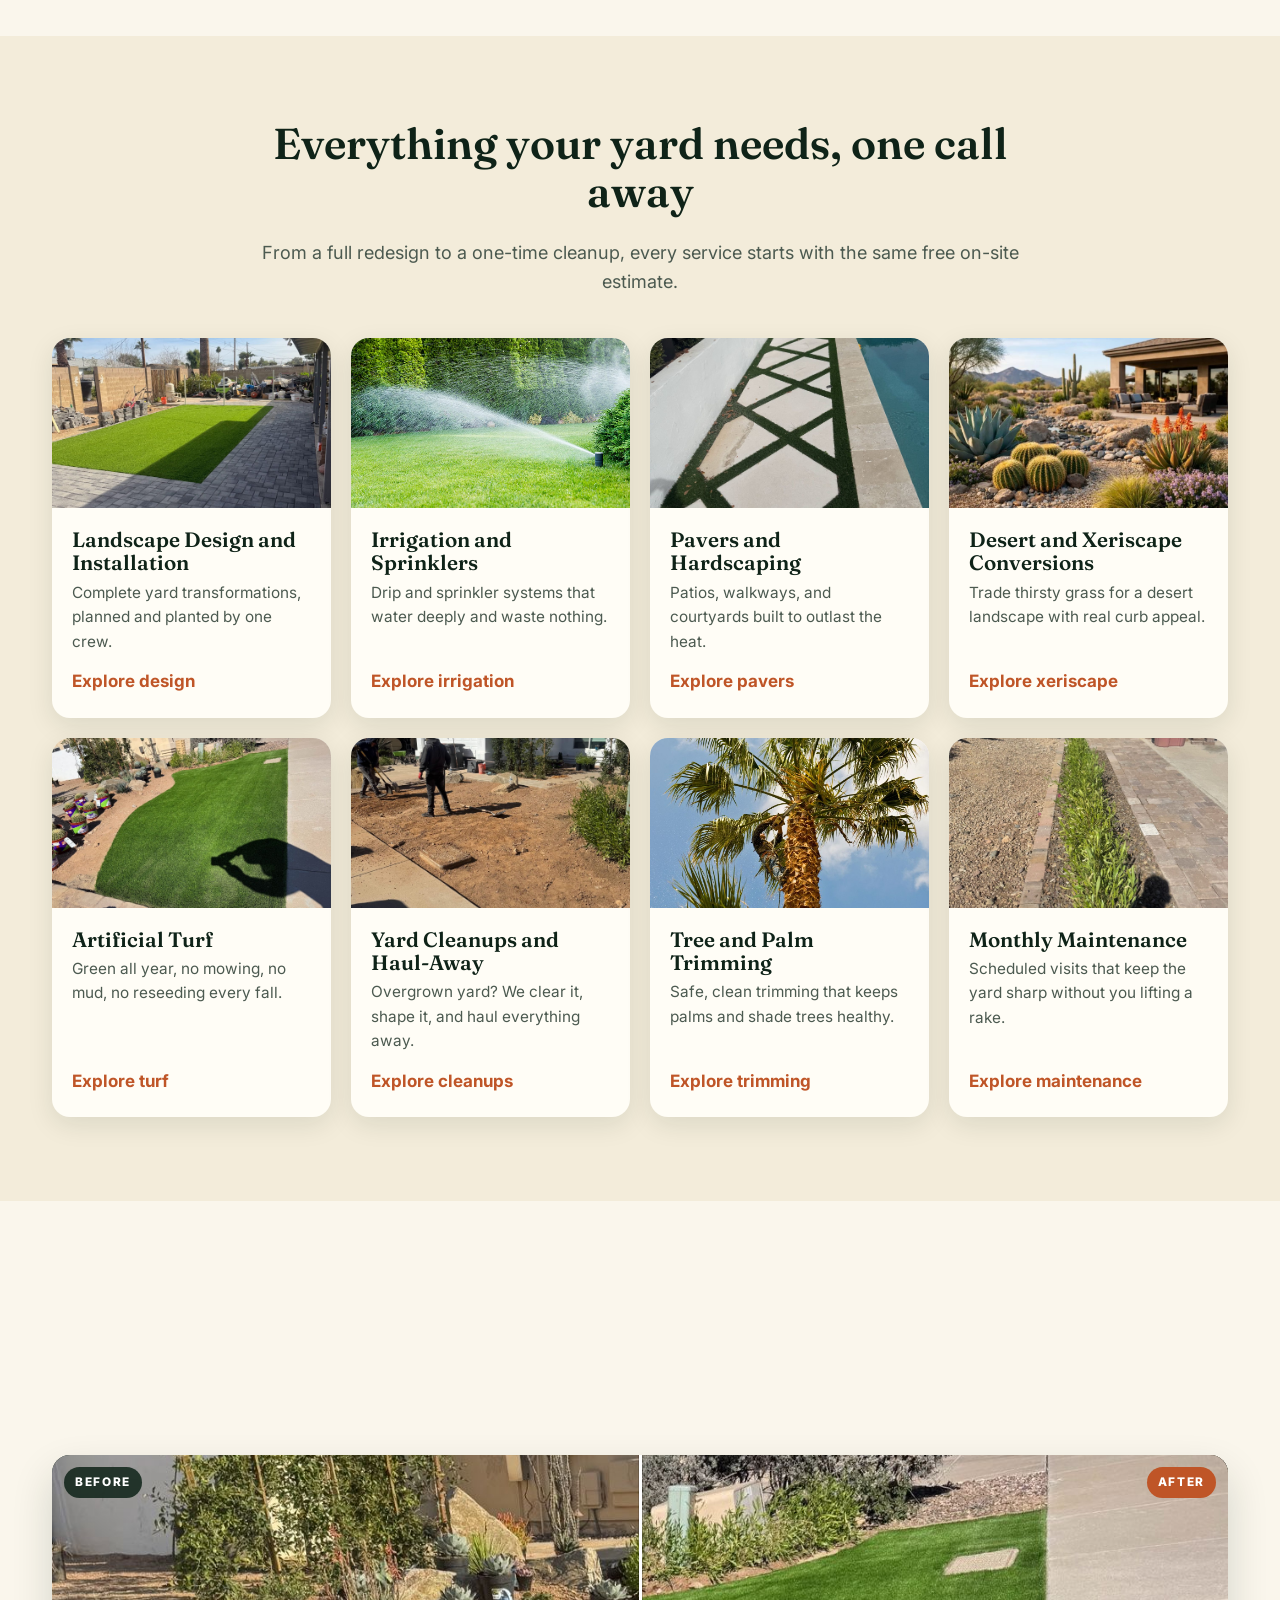
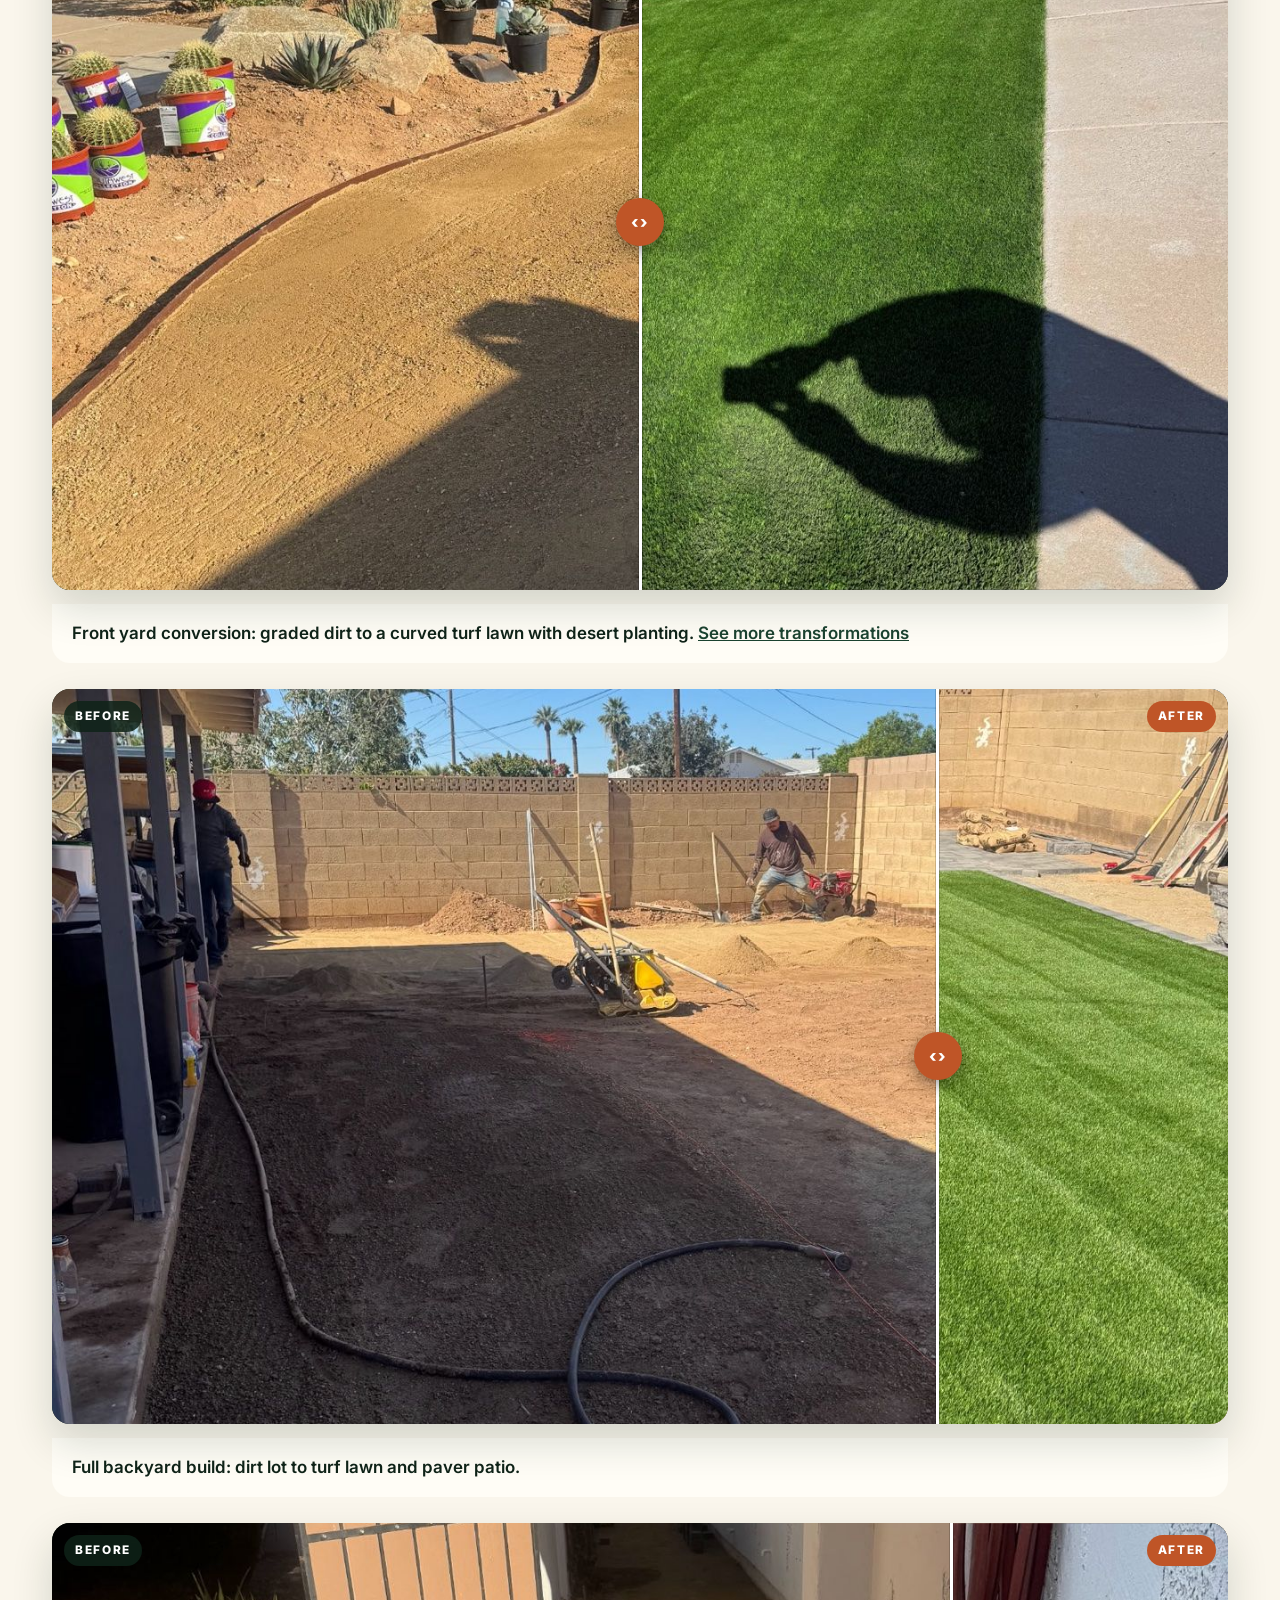
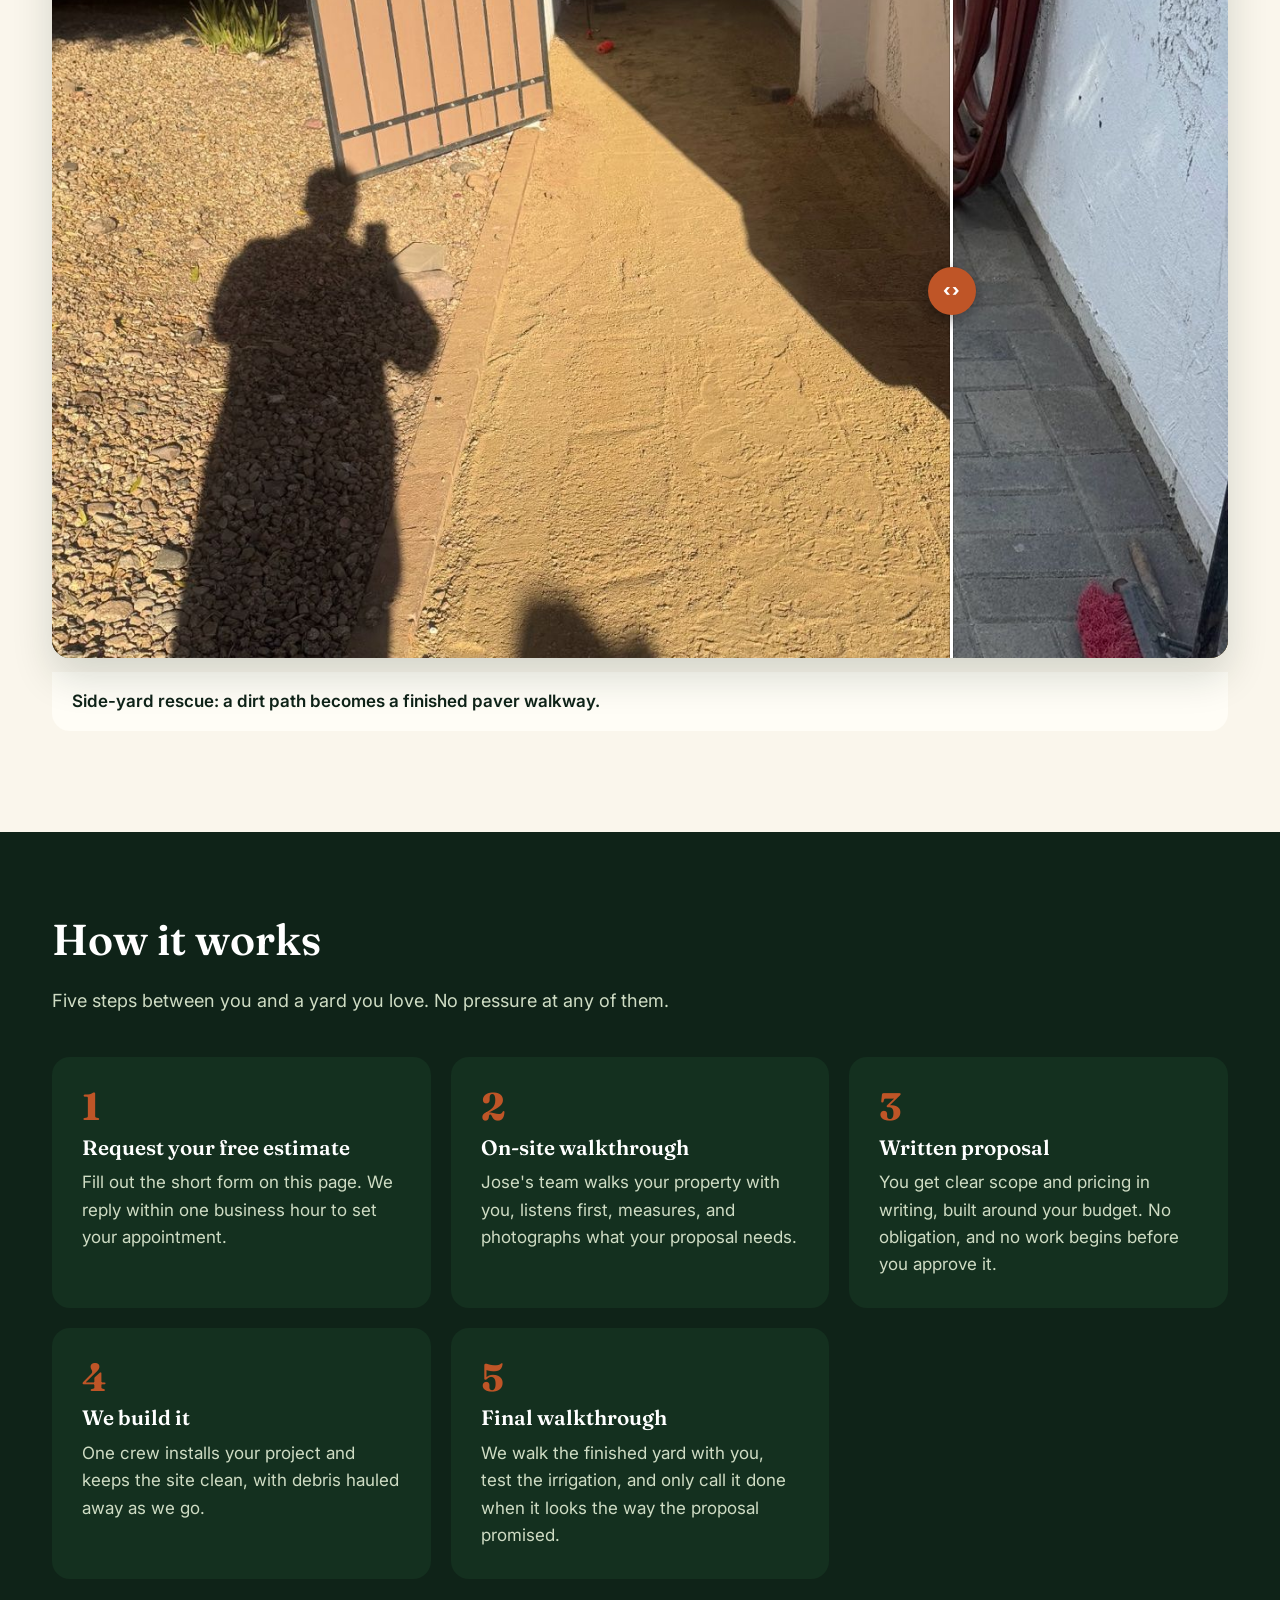
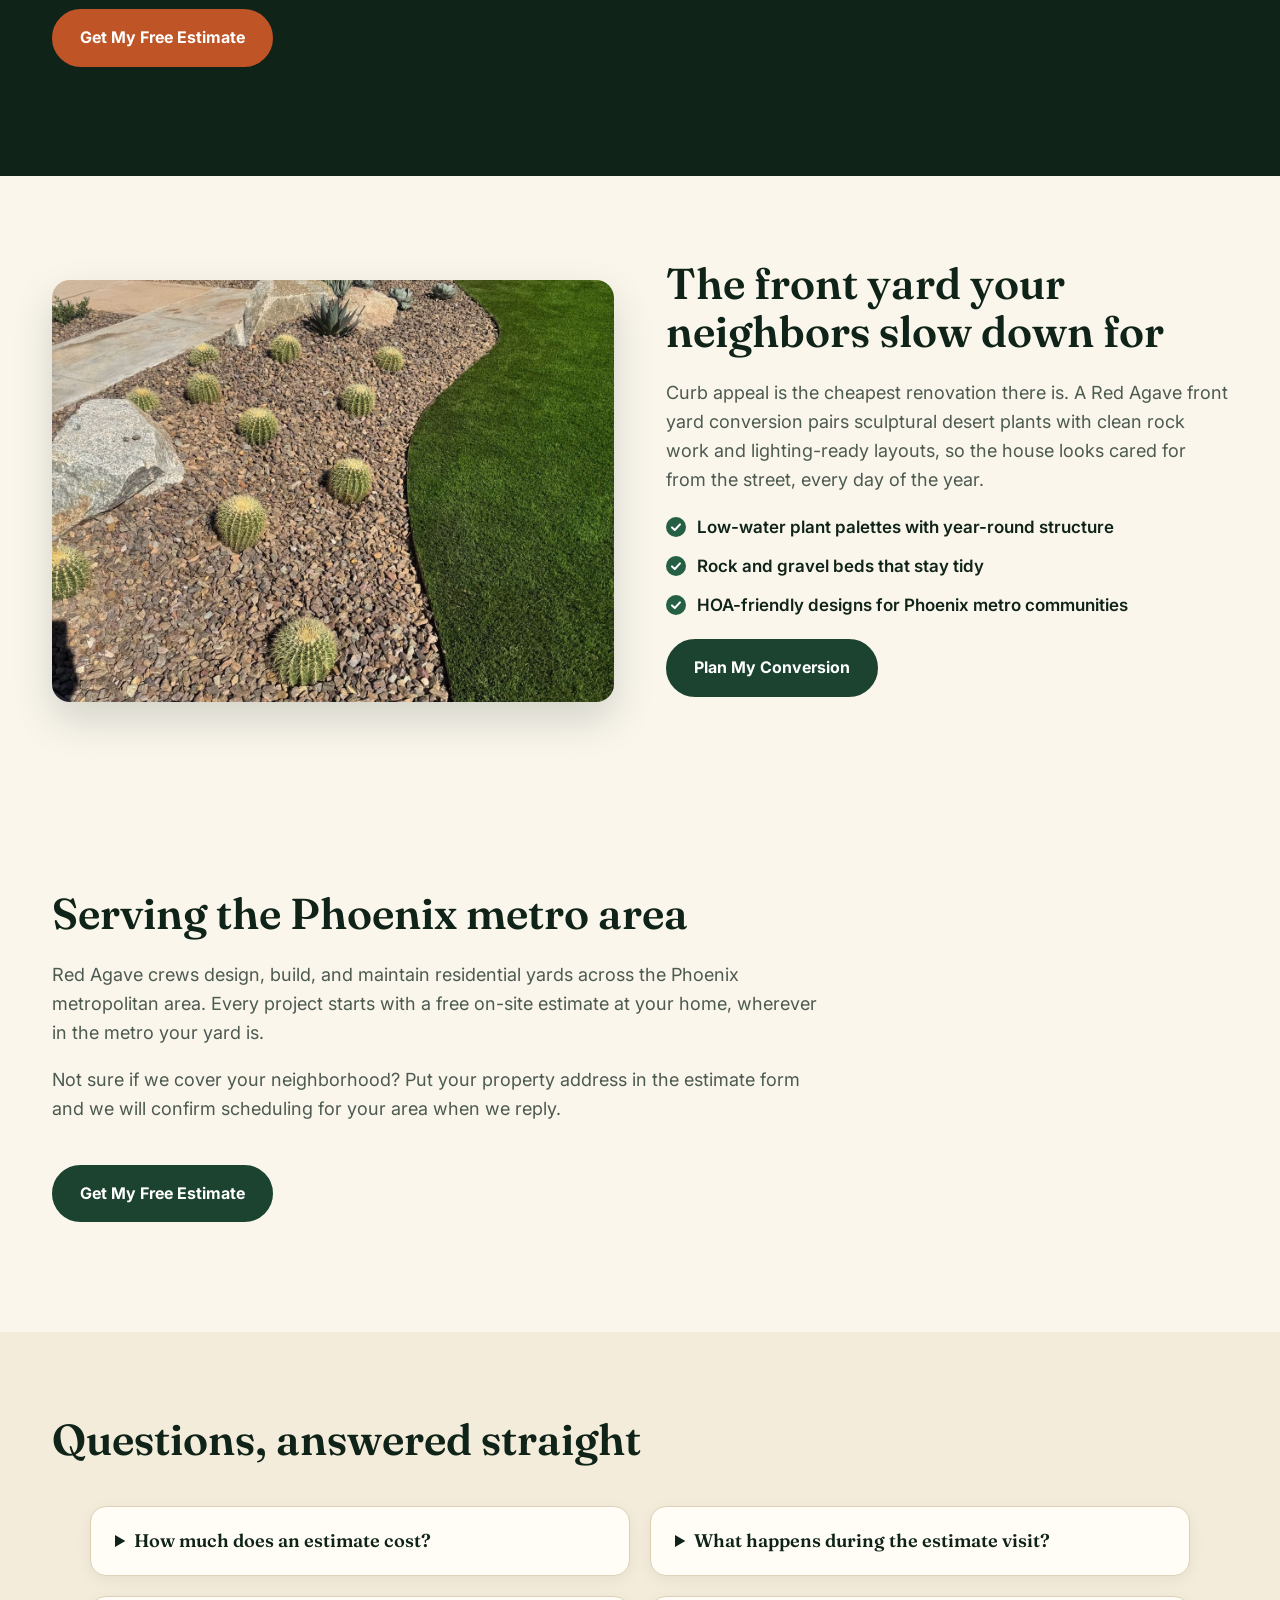
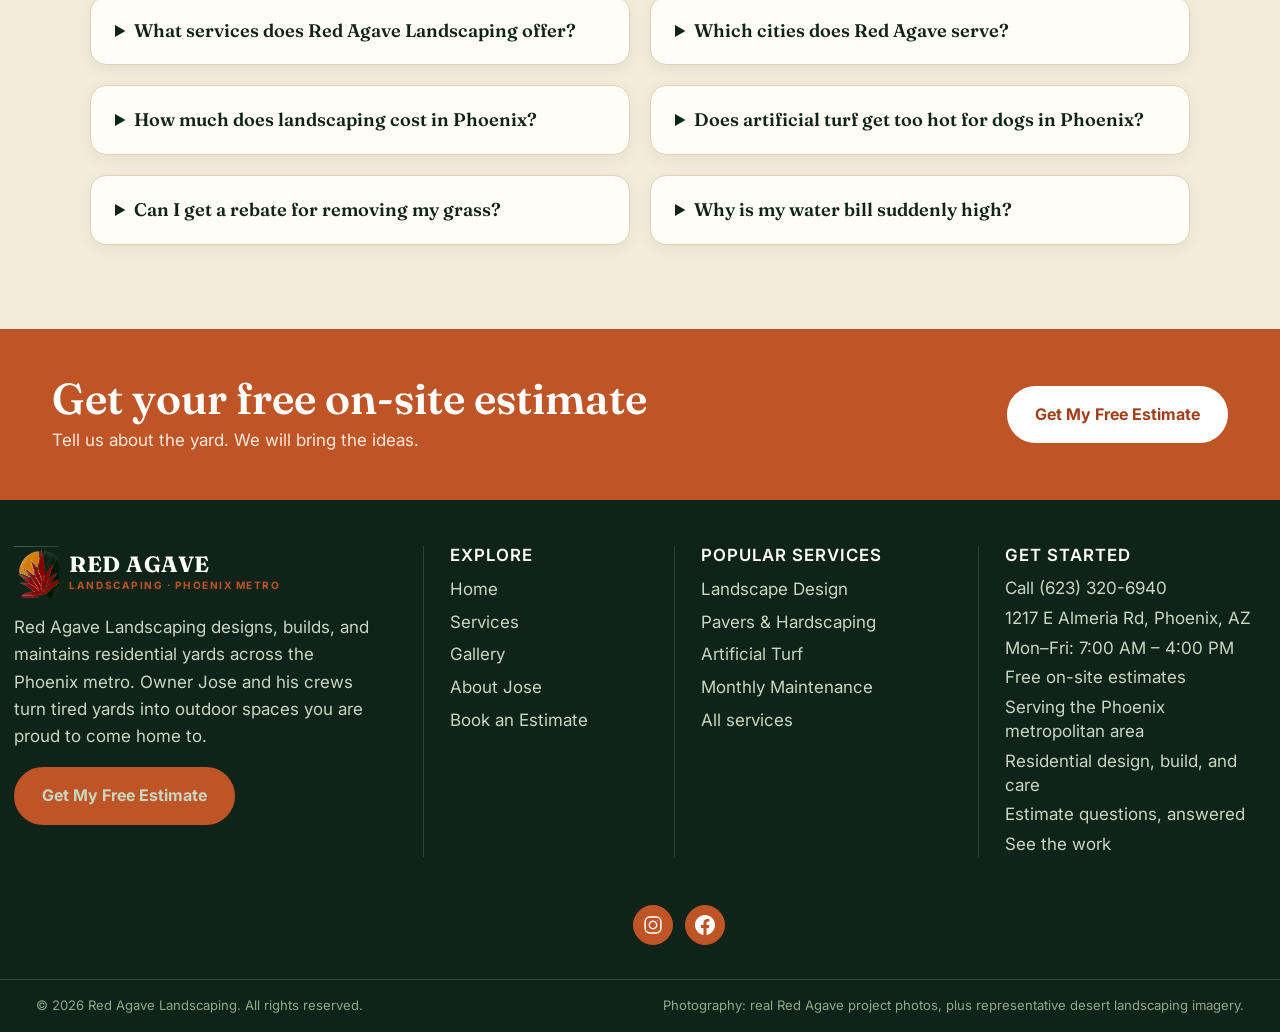
==== commit eb031a8d: "Remove centered logo from footer bottom bar (Emmanuel request 2026-11-03)" ====
--- a/index.html
+++ b/index.html
@@ -529,7 +529,6 @@
     </div>
   </div>
   <div class="footer-bottom">
-    <div class="footer-bottom-logo"><img src="assets/img/logo-official.png" alt="Red Agave Landscaping LLC logo"></div>
     <div class="wrap">
       <span>© <span data-year>2026</span> Red Agave Landscaping. All rights reserved.</span>
       <span>Photography: real Red Agave project photos, plus representative desert landscaping imagery.</span>
--- a/assets/styles.css
+++ b/assets/styles.css
@@ -454,8 +454,6 @@
 .header-in{gap:20px}
 .header-cta{padding:12px 22px;font-size:.95rem}
 .footer-brand .brand-logo{height:52px}
-.footer-bottom-logo{display:flex;justify-content:center;padding:2px 0 14px}
-.footer-bottom-logo img{height:58px;width:auto;display:block}
 @media (max-width:1100px){
   .brand-logo{height:52px}
   .brand-name{font-size:1.28rem}
@@ -467,7 +465,6 @@
   .brand-name{font-size:1.2rem}
   .brand-sub{font-size:.57rem;letter-spacing:.12em}
   .footer-brand .brand-logo{height:44px}
-  .footer-bottom-logo img{height:50px}
 }
 
 /* ============================================================
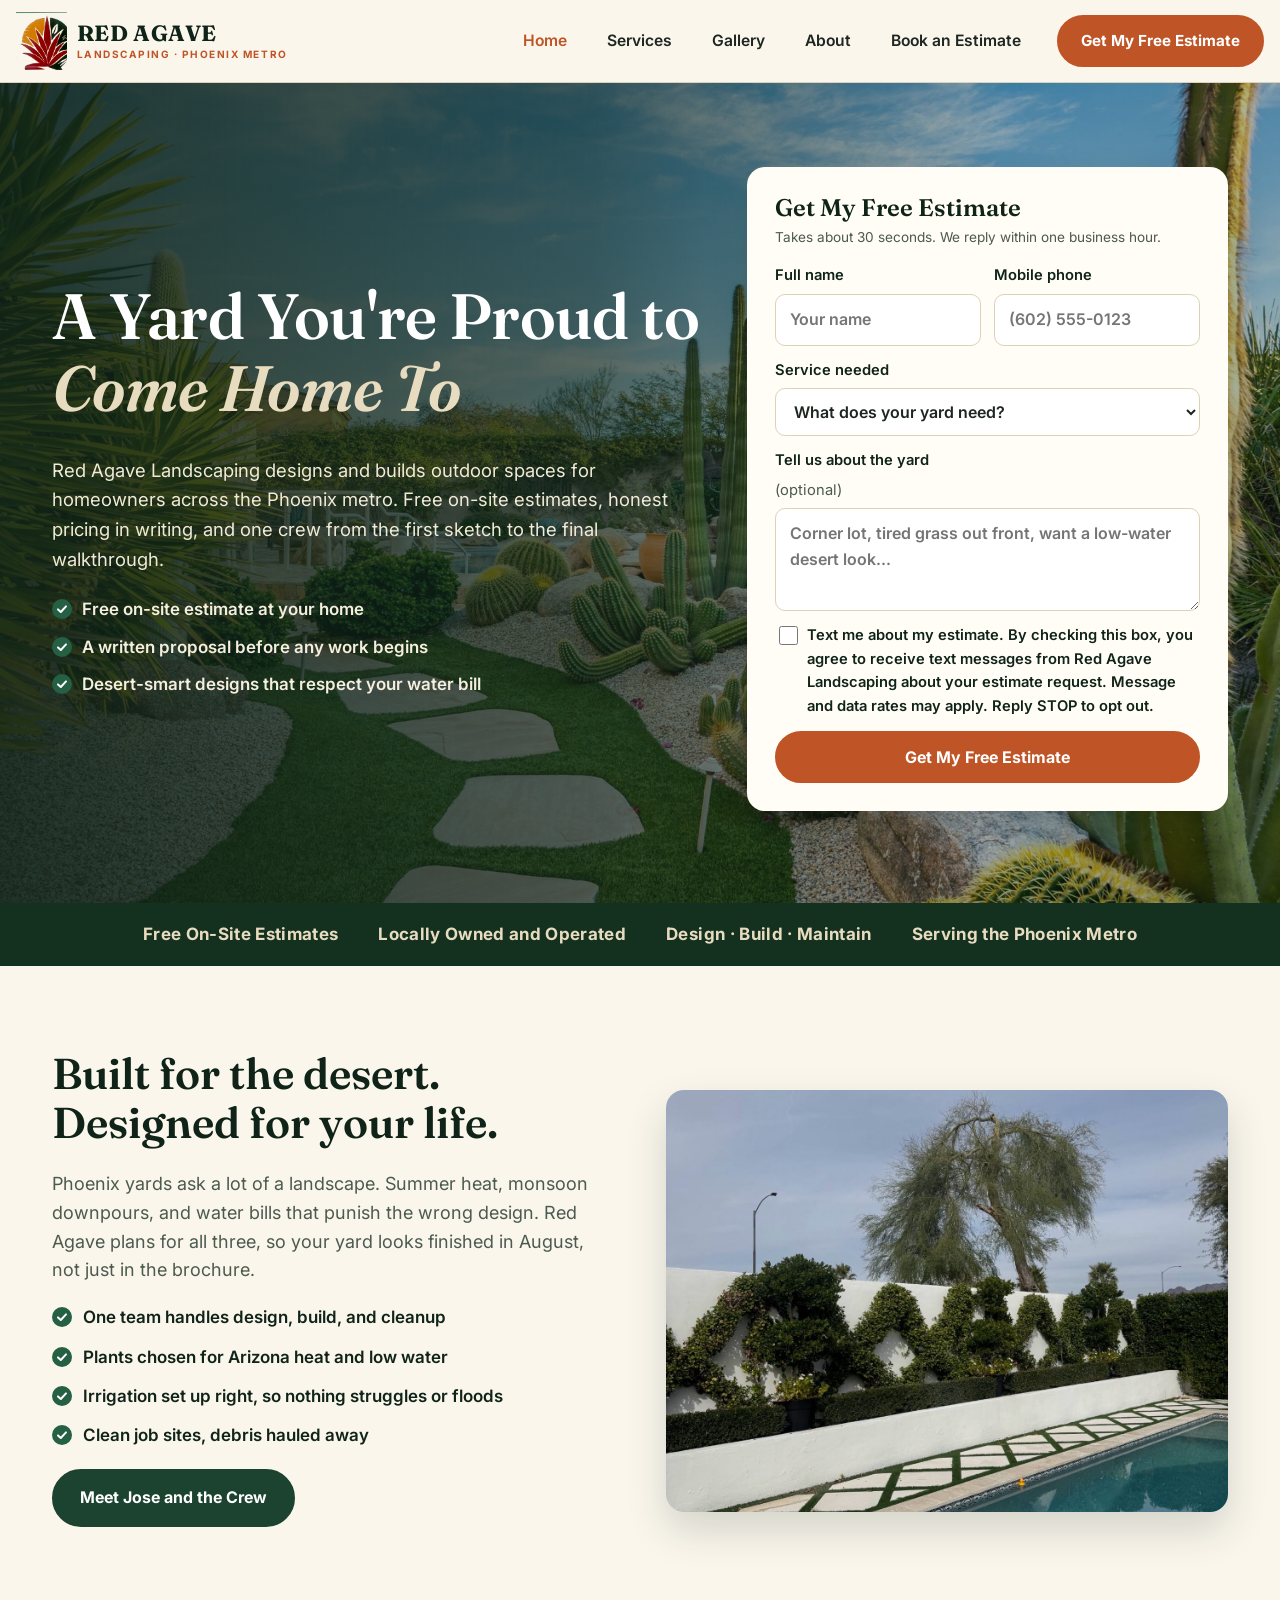
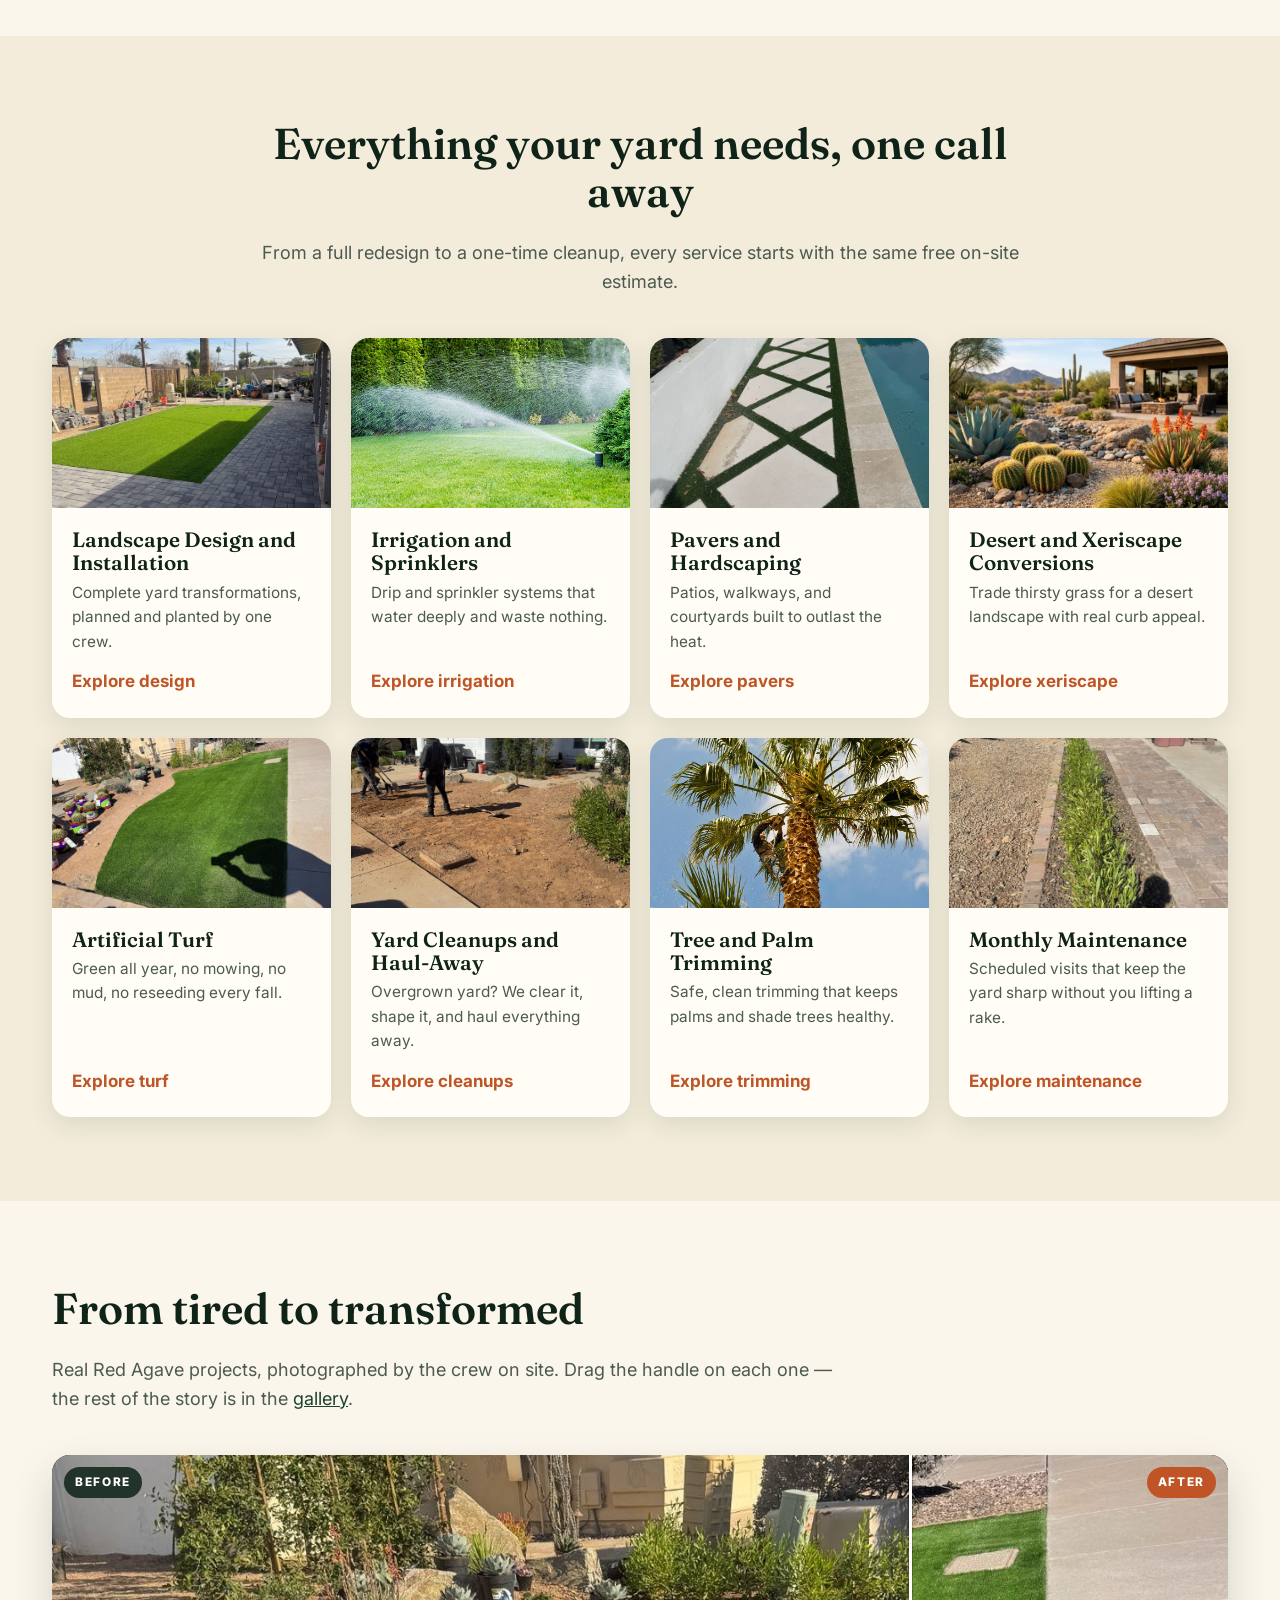
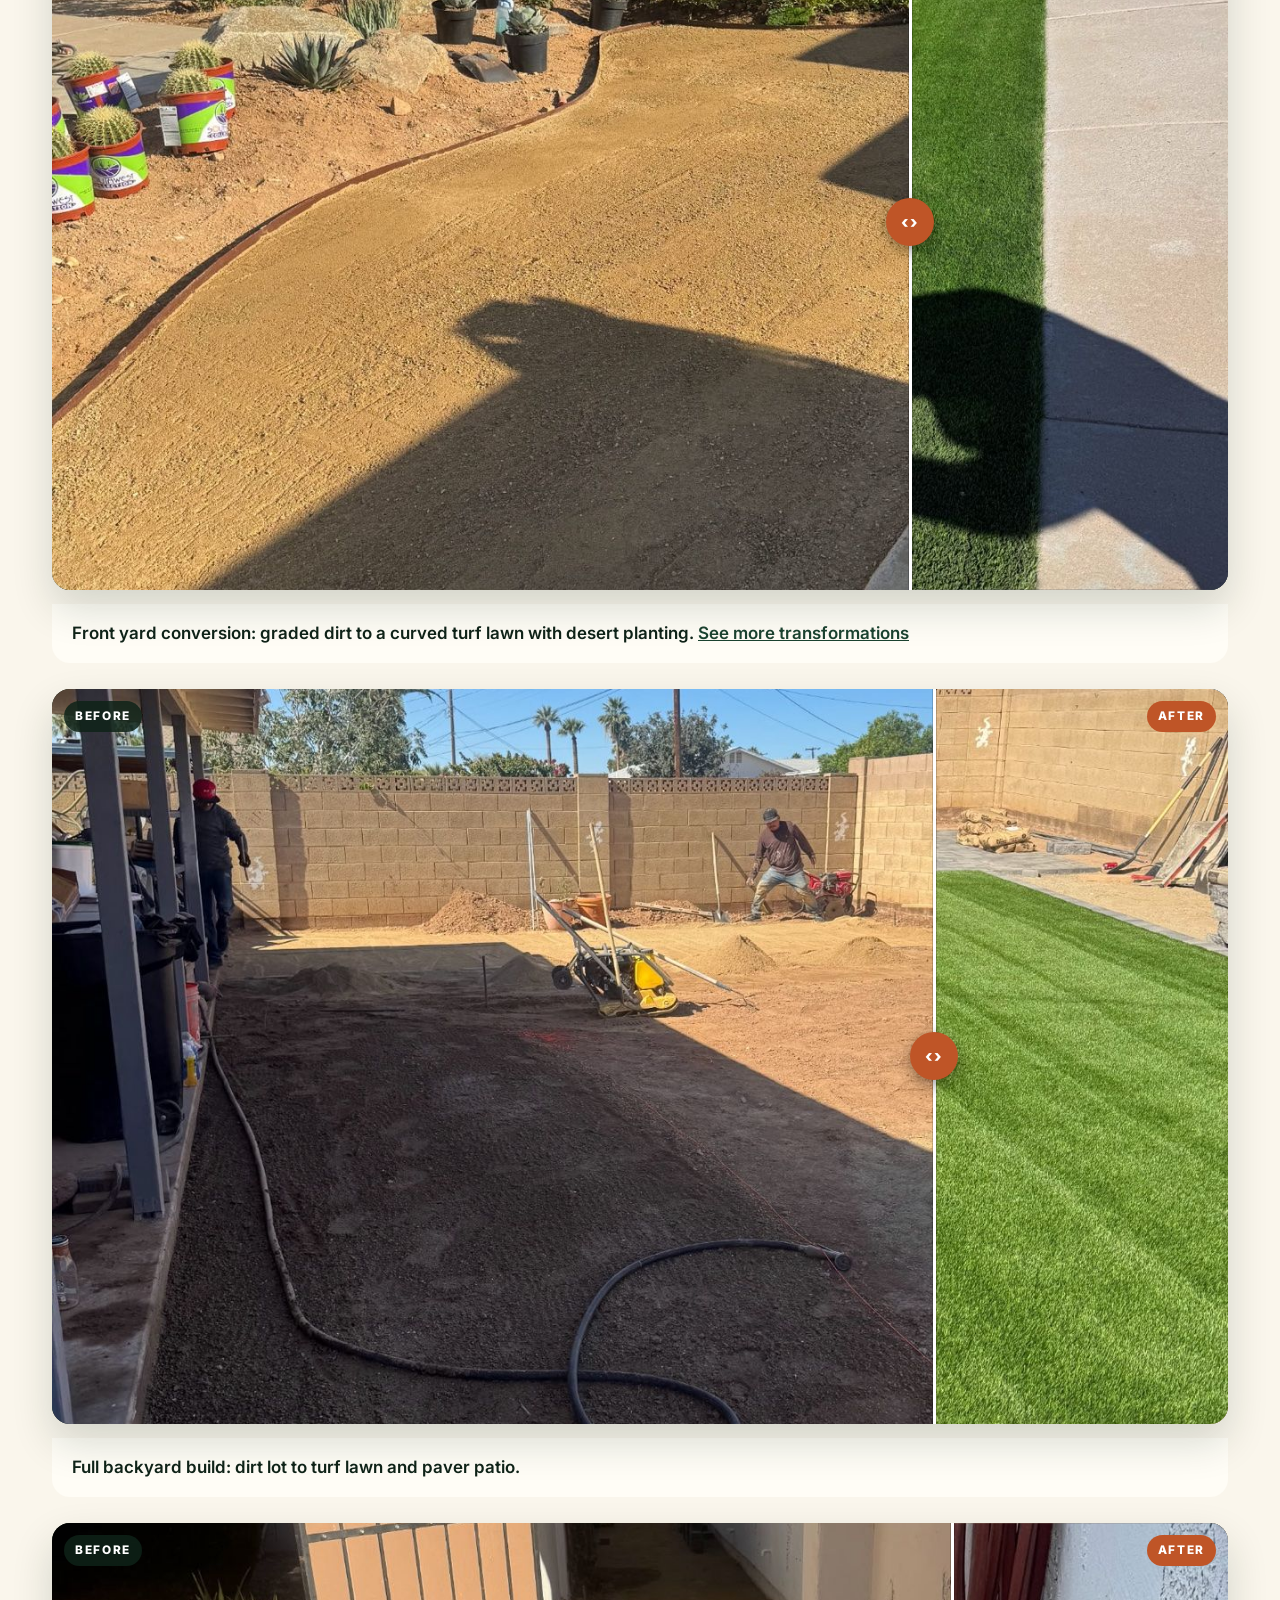
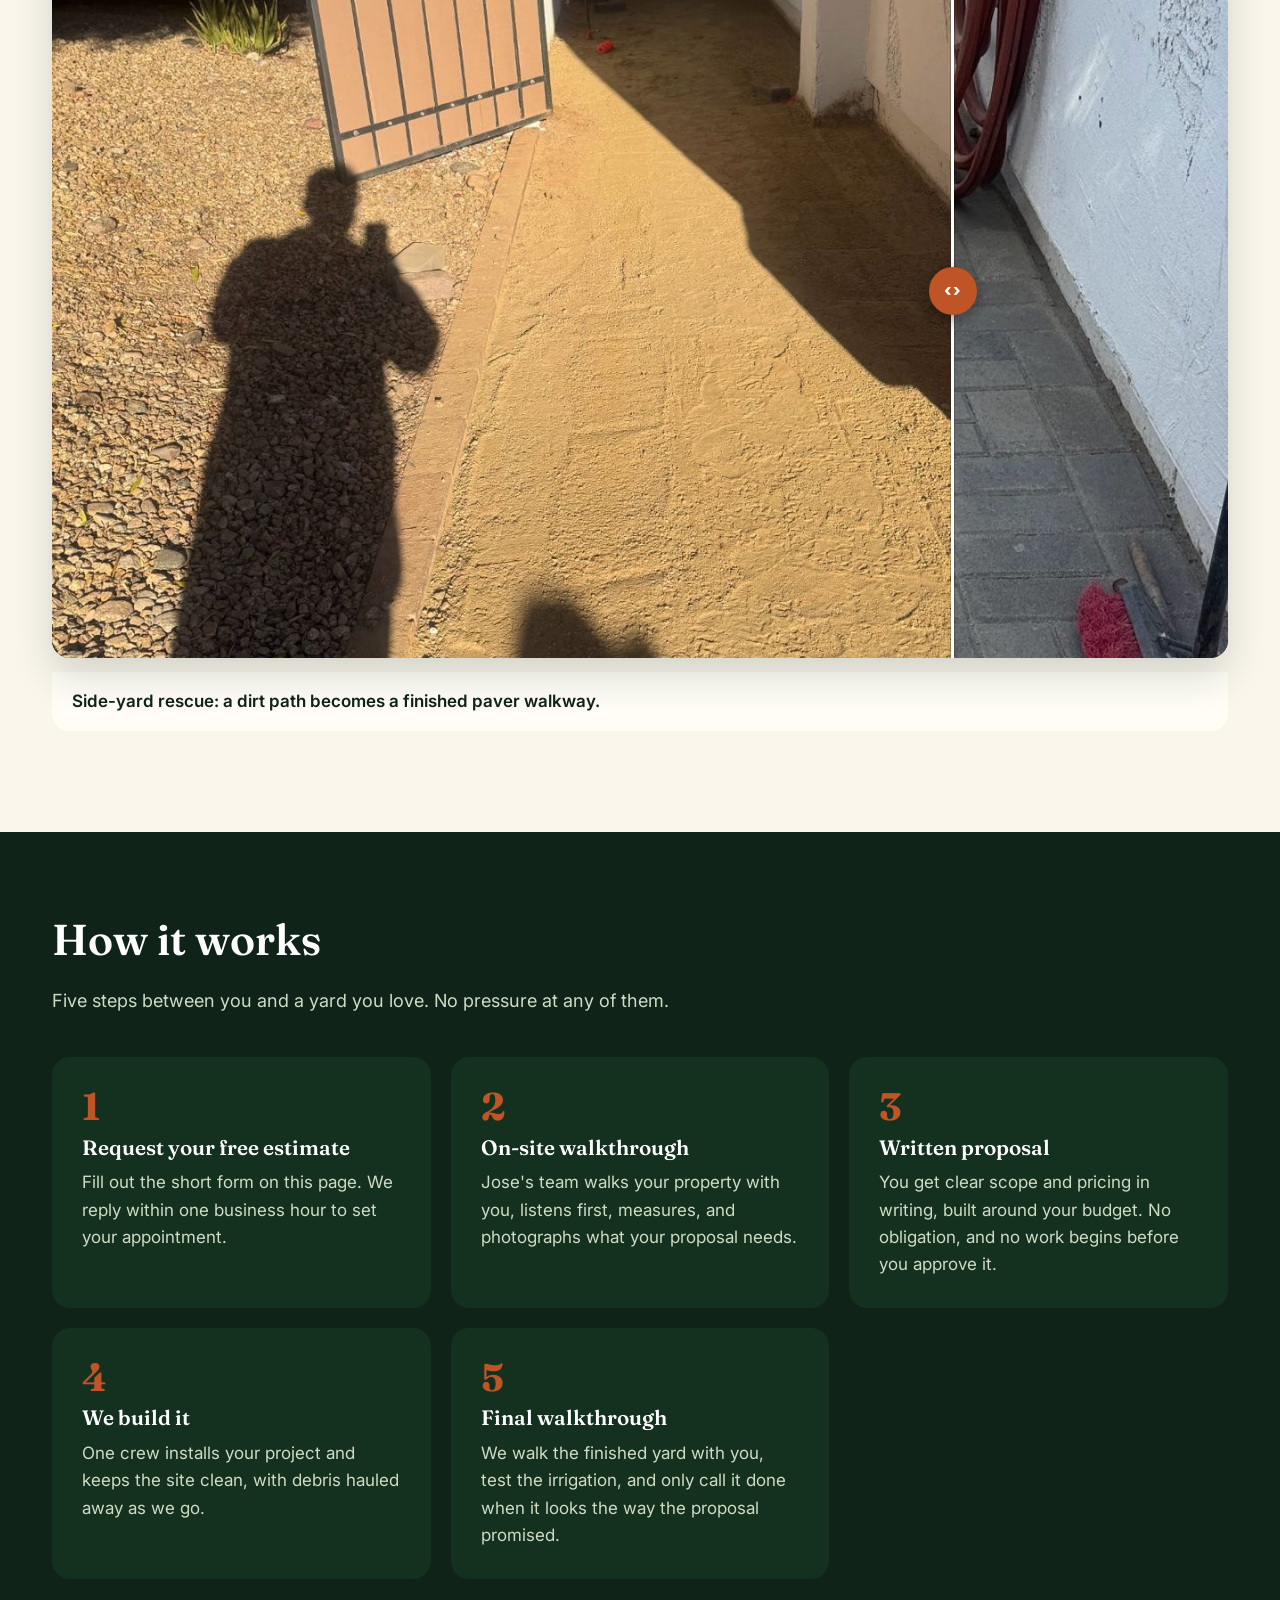
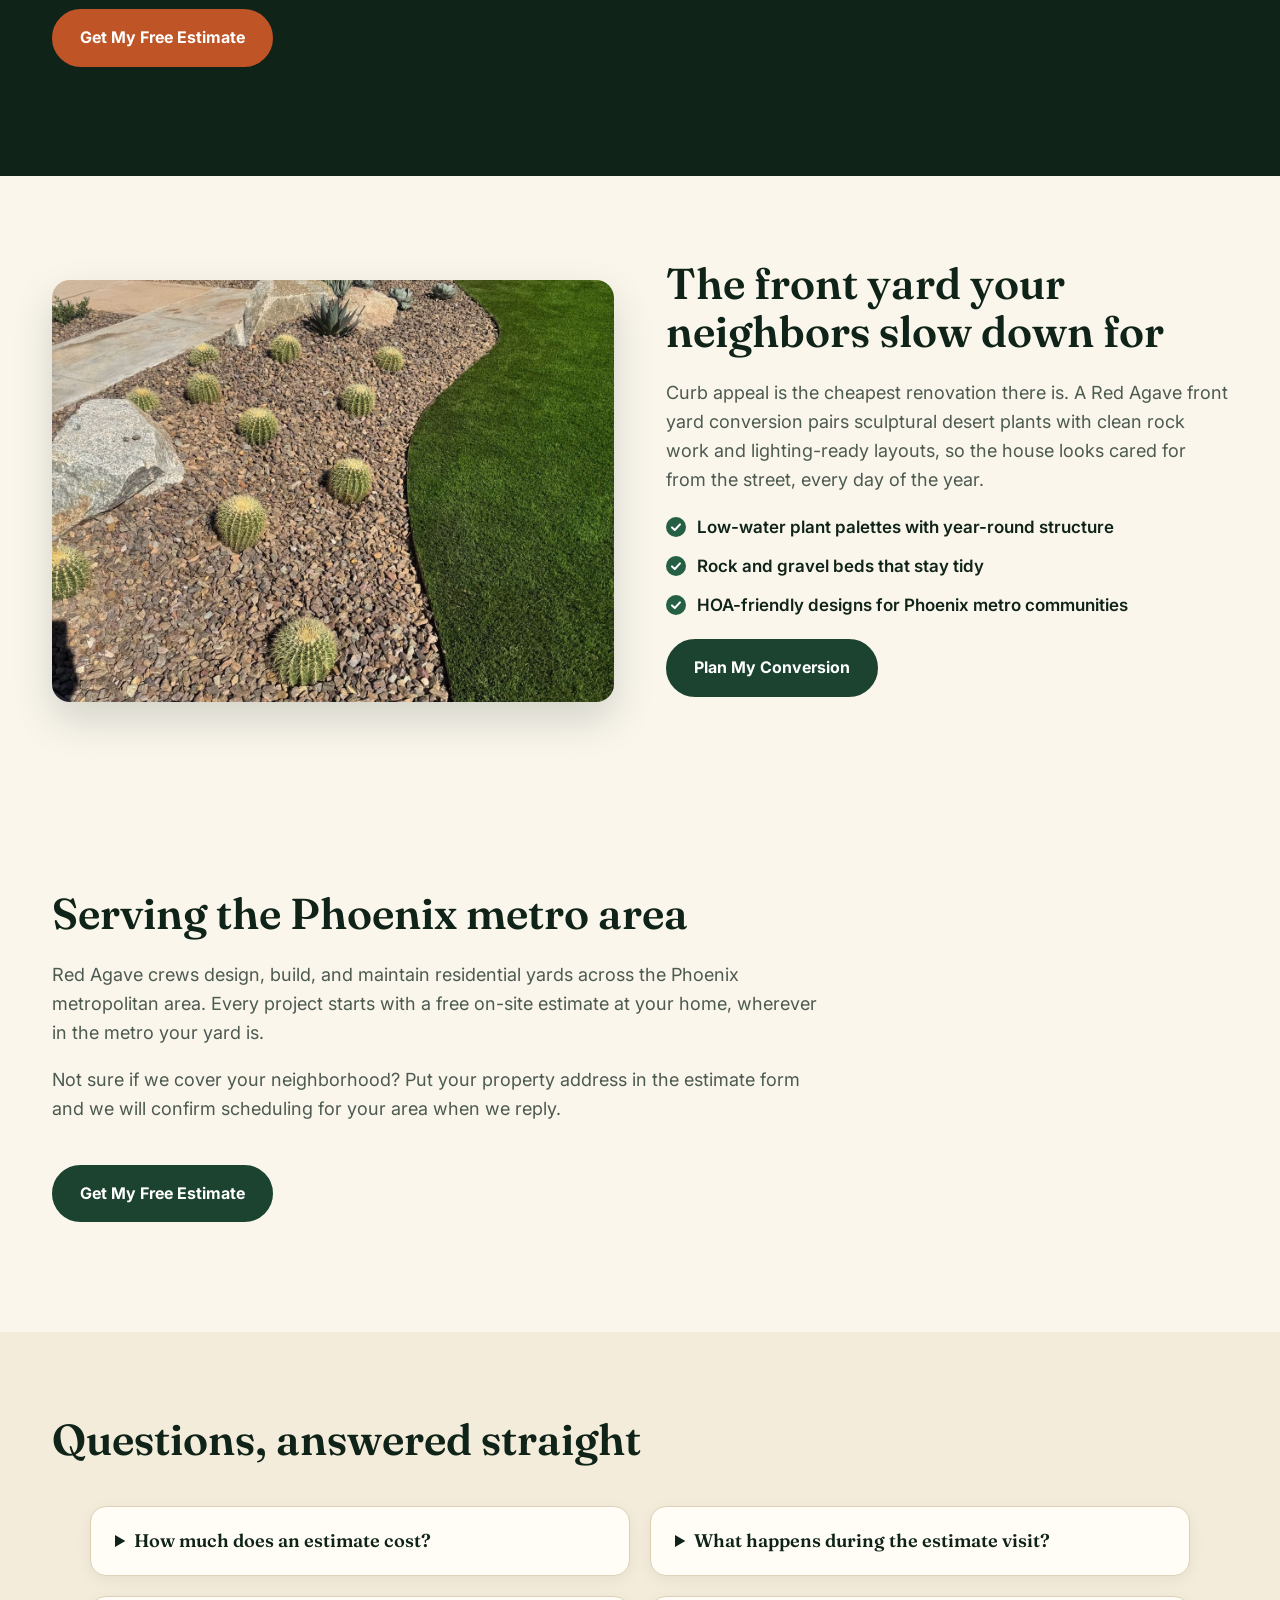
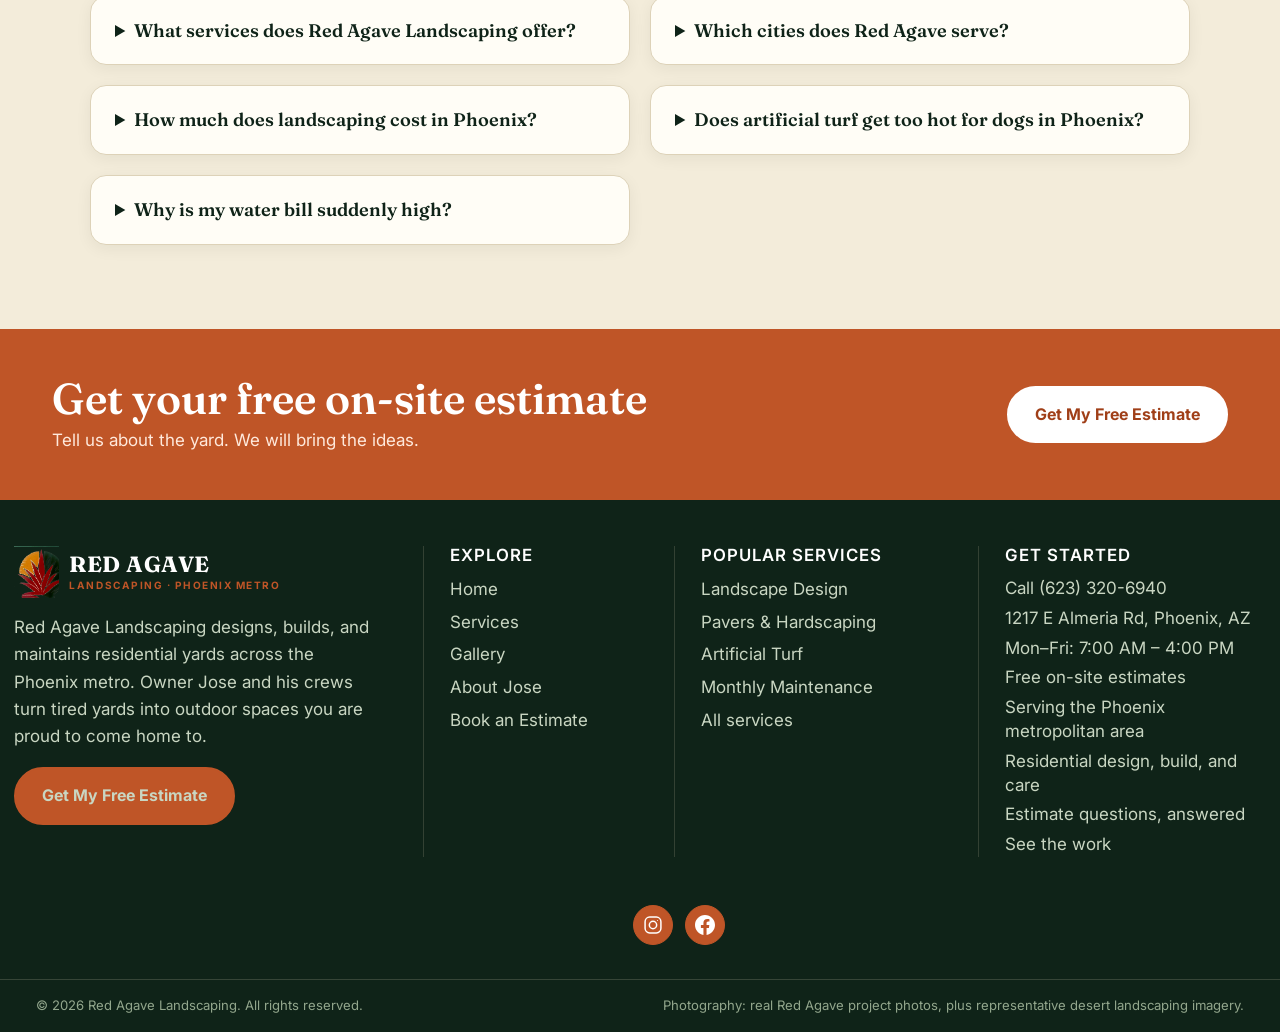
==== commit 3ed9c332: "Remove grass-removal rebate FAQ (visible + schema) — company does not offer/administer rebates; home" ====
--- a/index.html
+++ b/index.html
@@ -224,14 +224,6 @@
       "acceptedAnswer": {
         "@type": "Answer",
         "text": "Turf does get hot in direct Arizona sun — any installer who tells you otherwise is not being straight with you. What makes it workable for dogs is the system underneath: proper drainage so urine rinses through instead of baking in, and odor-control infill so the yard does not smell by August. Most dogs do what they do on pavement — they use it morning and evening and find the shade at midday, and a quick rinse cools the surface fast. If turf is on your list, book a free on-site estimate or call (623) 320-6940 and we will talk through the pet setup honestly for your yard."
-      }
-    },
-    {
-      "@type": "Question",
-      "name": "Can I get a rebate for removing my grass?",
-      "acceptedAnswer": {
-        "@type": "Answer",
-        "text": "Quite possibly, yes. Phoenix pays $2.00 per square foot for grass removal, Chandler pays $1.50 per square foot (up to $2,000), Mesa offers up to about $2,100, and SRP offers up to $3 per square foot — but every program requires pre-approval BEFORE the grass comes out, so do not start digging first. We handle the conversion itself: grass removal, grading, decomposed granite, and drip-fed desert planting. Book a free on-site estimate or call (623) 320-6940 and we will walk the yard and talk through which rebate your home qualifies for before anything is removed."
       }
     },
     {
@@ -464,7 +456,6 @@
       <details><summary>Which cities does Red Agave serve?</summary><p>Phoenix, Ahwatukee, Chandler, Paradise Valley, Peoria, Glendale, Surprise, and Anthem. If you are nearby and not sure, ask — we will tell you straight whether we cover your neighborhood.</p></details>
       <details><summary>How much does landscaping cost in Phoenix?</summary><p>Honest answer: it depends on the yard, and anyone who prices it sight-unseen is guessing. Around Phoenix, most desert landscaping projects land somewhere between $3,000 and $25,000, and what moves the number is size, materials, access, and what is hiding underground — Valley caliche can add real digging time. We do not quote from a price list. We come out, measure your yard, and put the full price in a written proposal. Book a free on-site estimate or call (623) 320-6940, and you will know exactly what your project costs before you agree to anything.</p></details>
       <details><summary>Does artificial turf get too hot for dogs in Phoenix?</summary><p>Turf does get hot in direct Arizona sun — any installer who tells you otherwise is not being straight with you. What makes it workable for dogs is the system underneath: proper drainage so urine rinses through instead of baking in, and odor-control infill so the yard does not smell by August. Most dogs do what they do on pavement — they use it morning and evening and find the shade at midday, and a quick rinse cools the surface fast. If turf is on your list, book a free on-site estimate or call (623) 320-6940 and we will talk through the pet setup honestly for your yard.</p></details>
-      <details><summary>Can I get a rebate for removing my grass?</summary><p>Quite possibly, yes. Phoenix pays $2.00 per square foot for grass removal, Chandler pays $1.50 per square foot (up to $2,000), Mesa offers up to about $2,100, and SRP offers up to $3 per square foot — but every program requires pre-approval BEFORE the grass comes out, so do not start digging first. We handle the conversion itself: grass removal, grading, decomposed granite, and drip-fed desert planting. Book a free on-site estimate or call (623) 320-6940 and we will walk the yard and talk through which rebate your home qualifies for before anything is removed.</p></details>
       <details><summary>Why is my water bill suddenly high?</summary><p>Nine times out of ten in a desert yard, it is a leak you cannot see. Drip systems run in direct contact with the ground, and the most common failure is the poly tubing — roots, rodents, and pressure all work on it. The signs are a bill that jumped, pooling water, soggy spots, or plants drying out on the same line that is flooding somewhere else. Our crews check the whole system — emitters, valves, controller, and lines — and repair what they find. Book a free on-site estimate or call (623) 320-6940 and we will find the leak before the next bill does.</p></details>
     </div>
   </div>
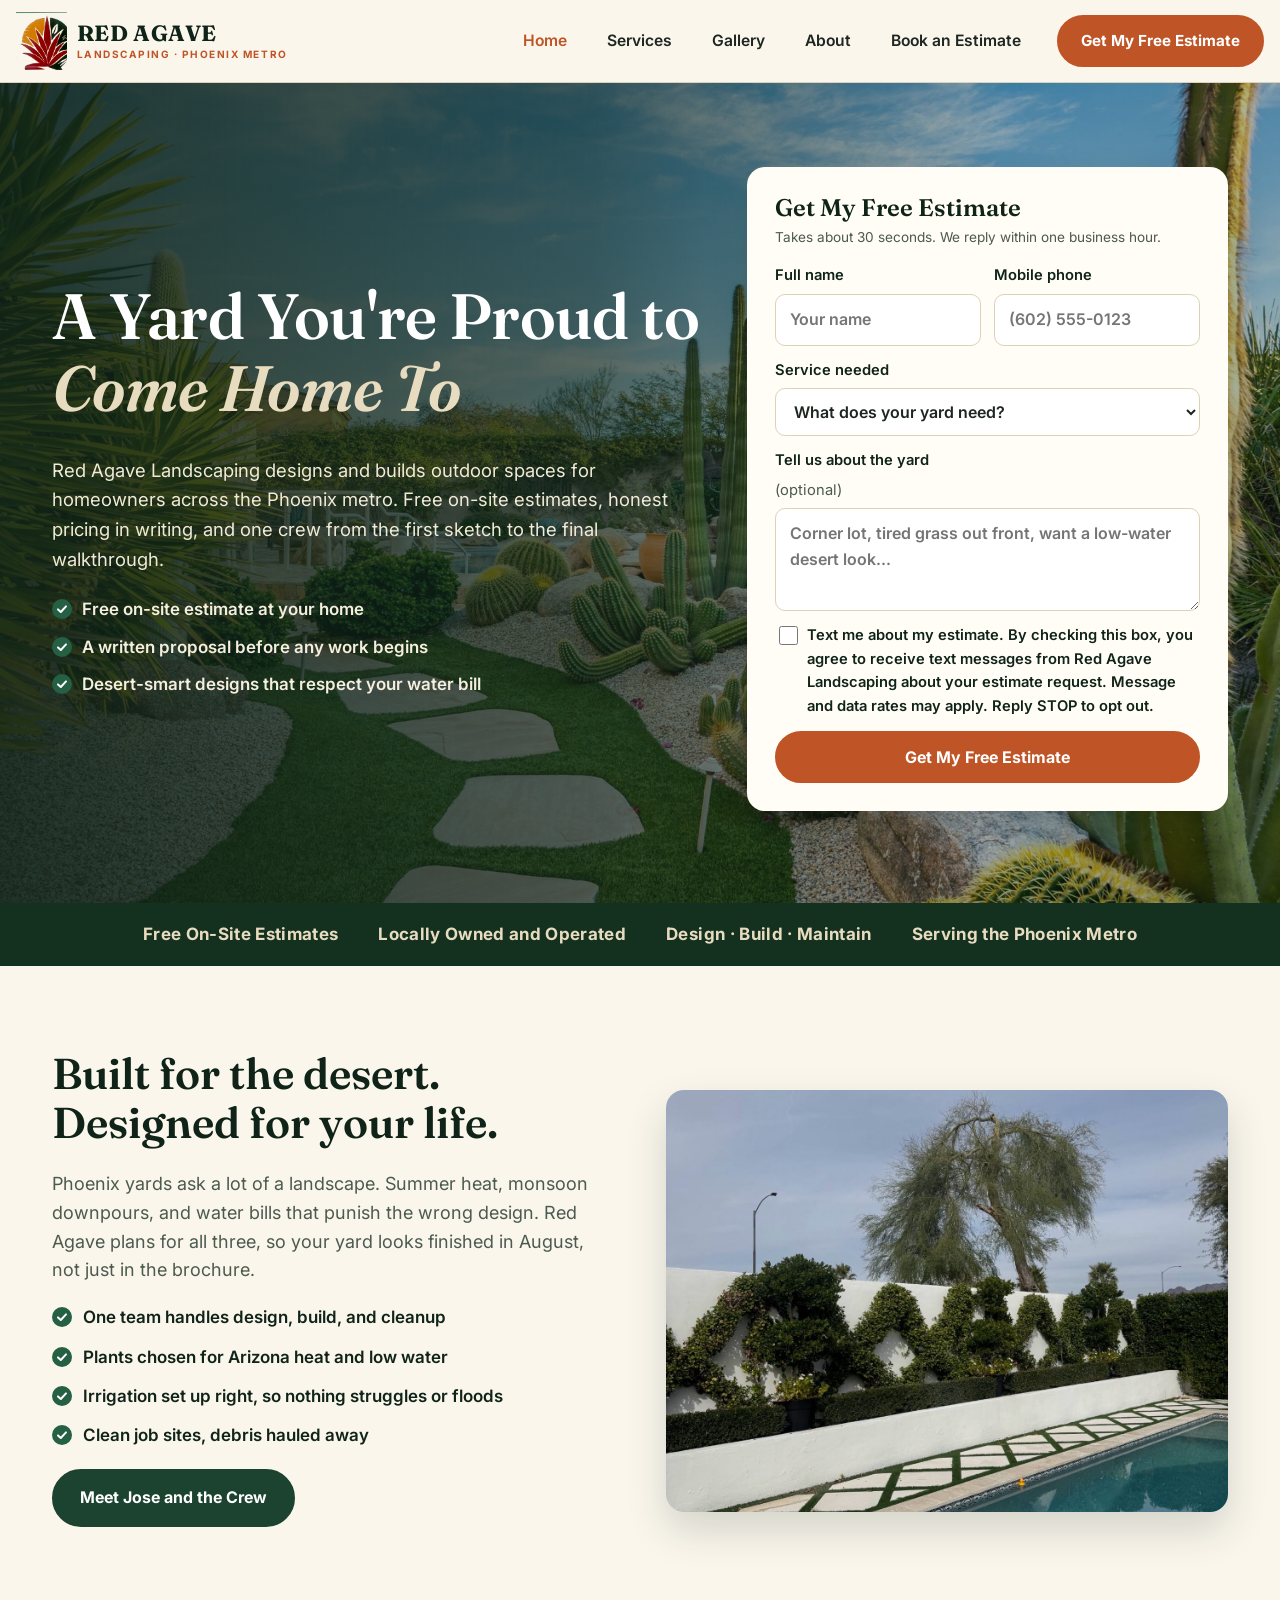
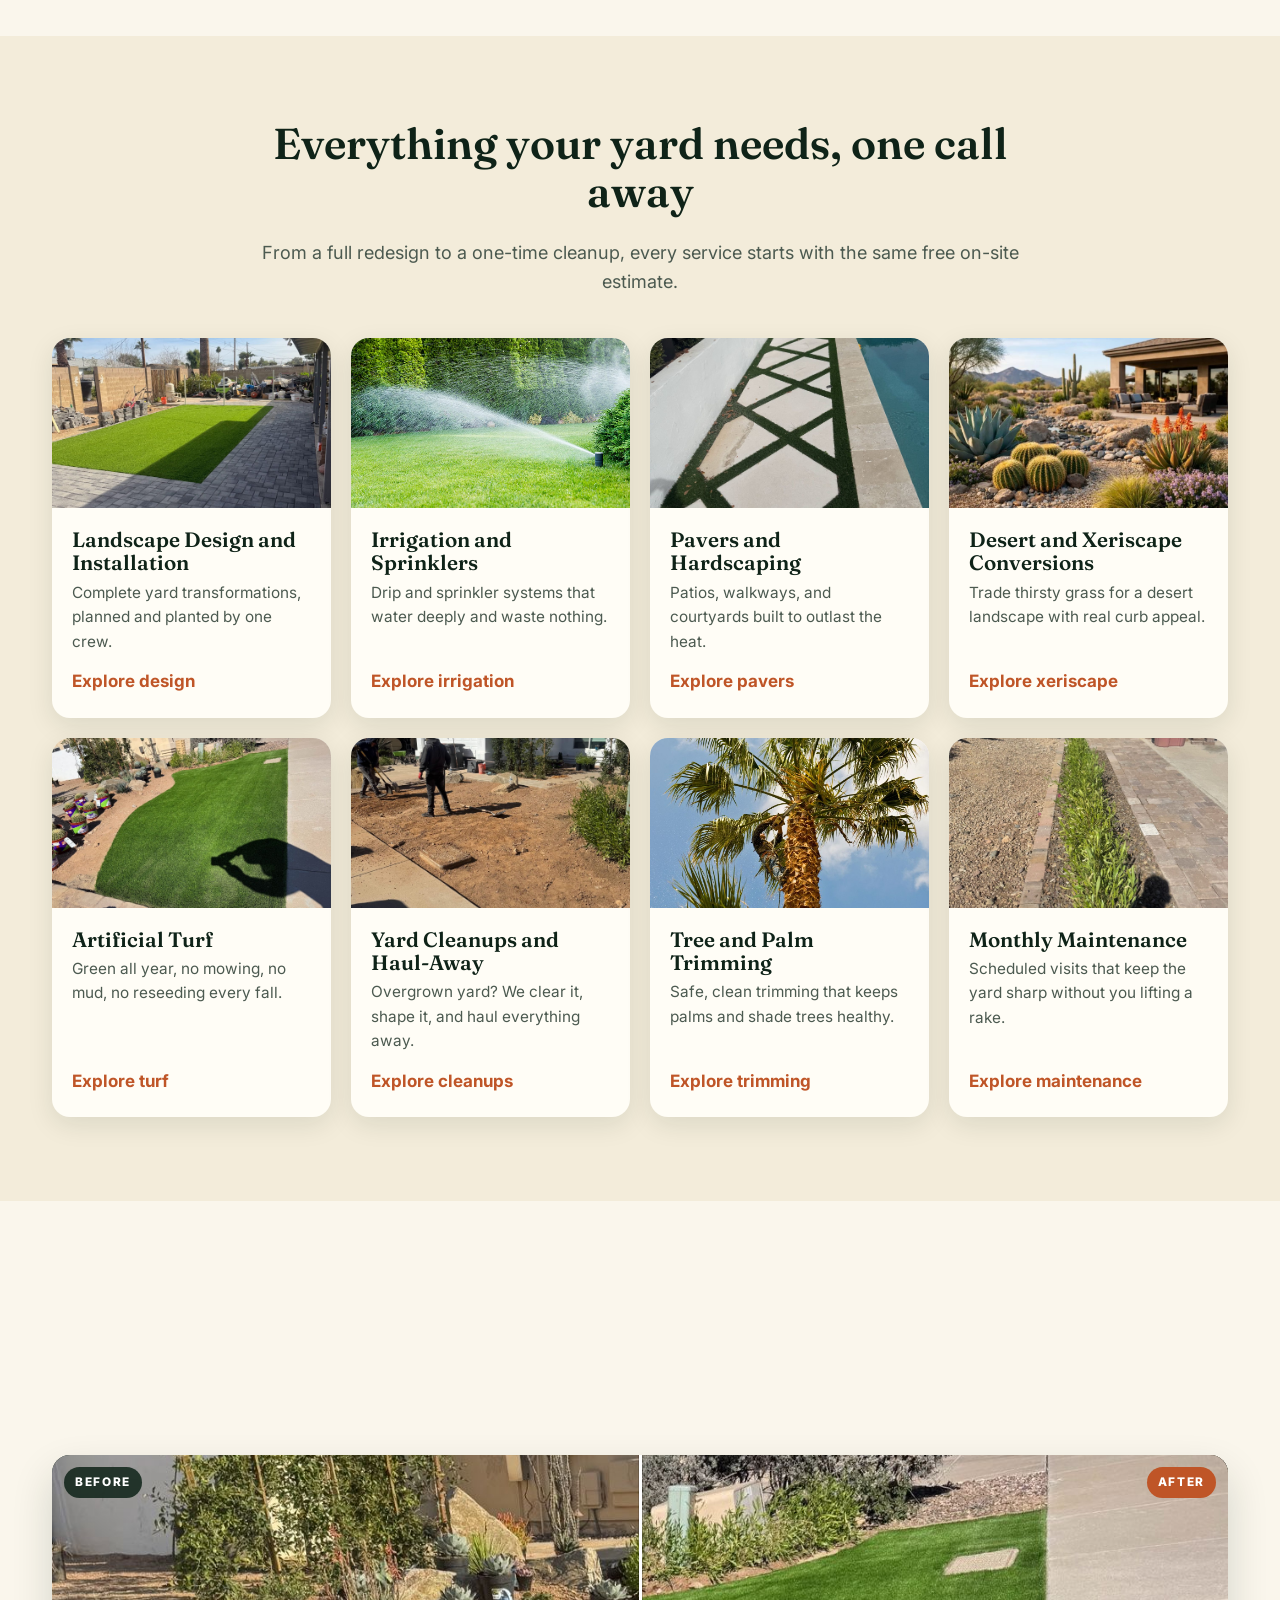
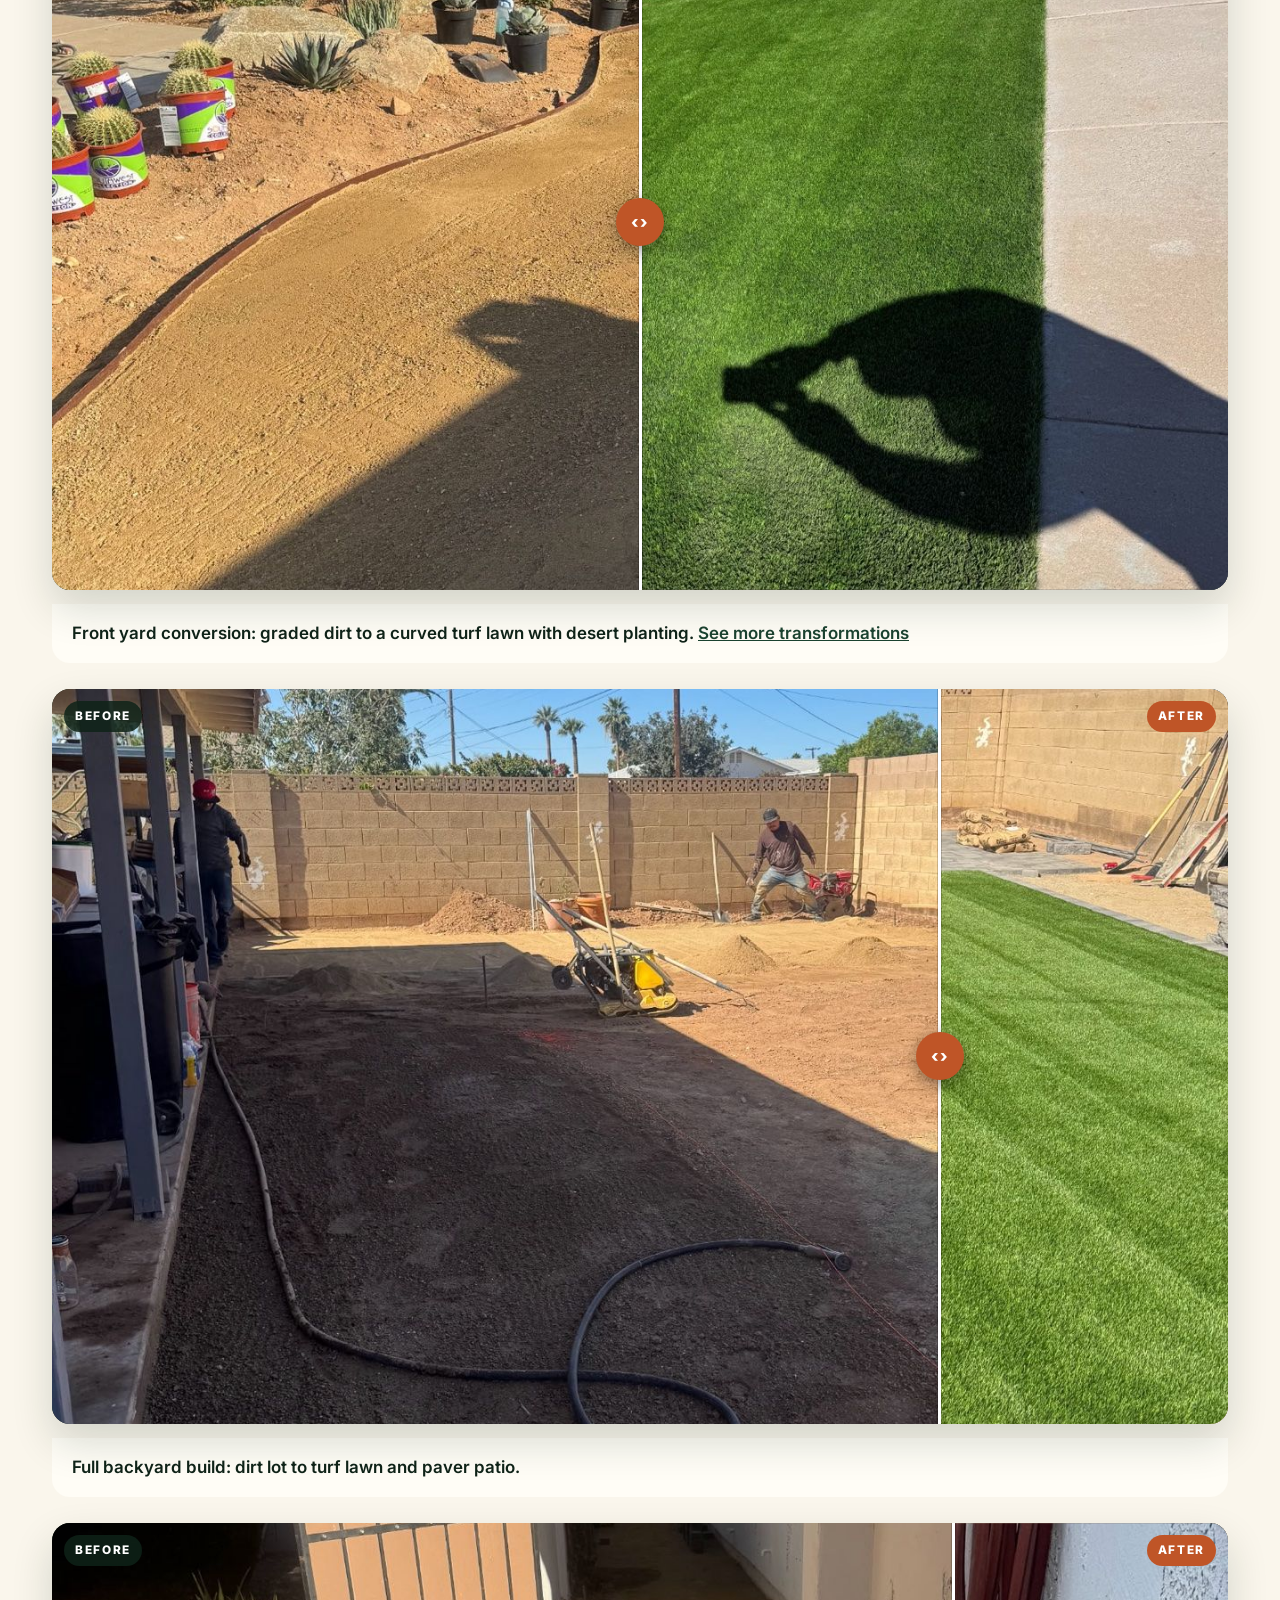
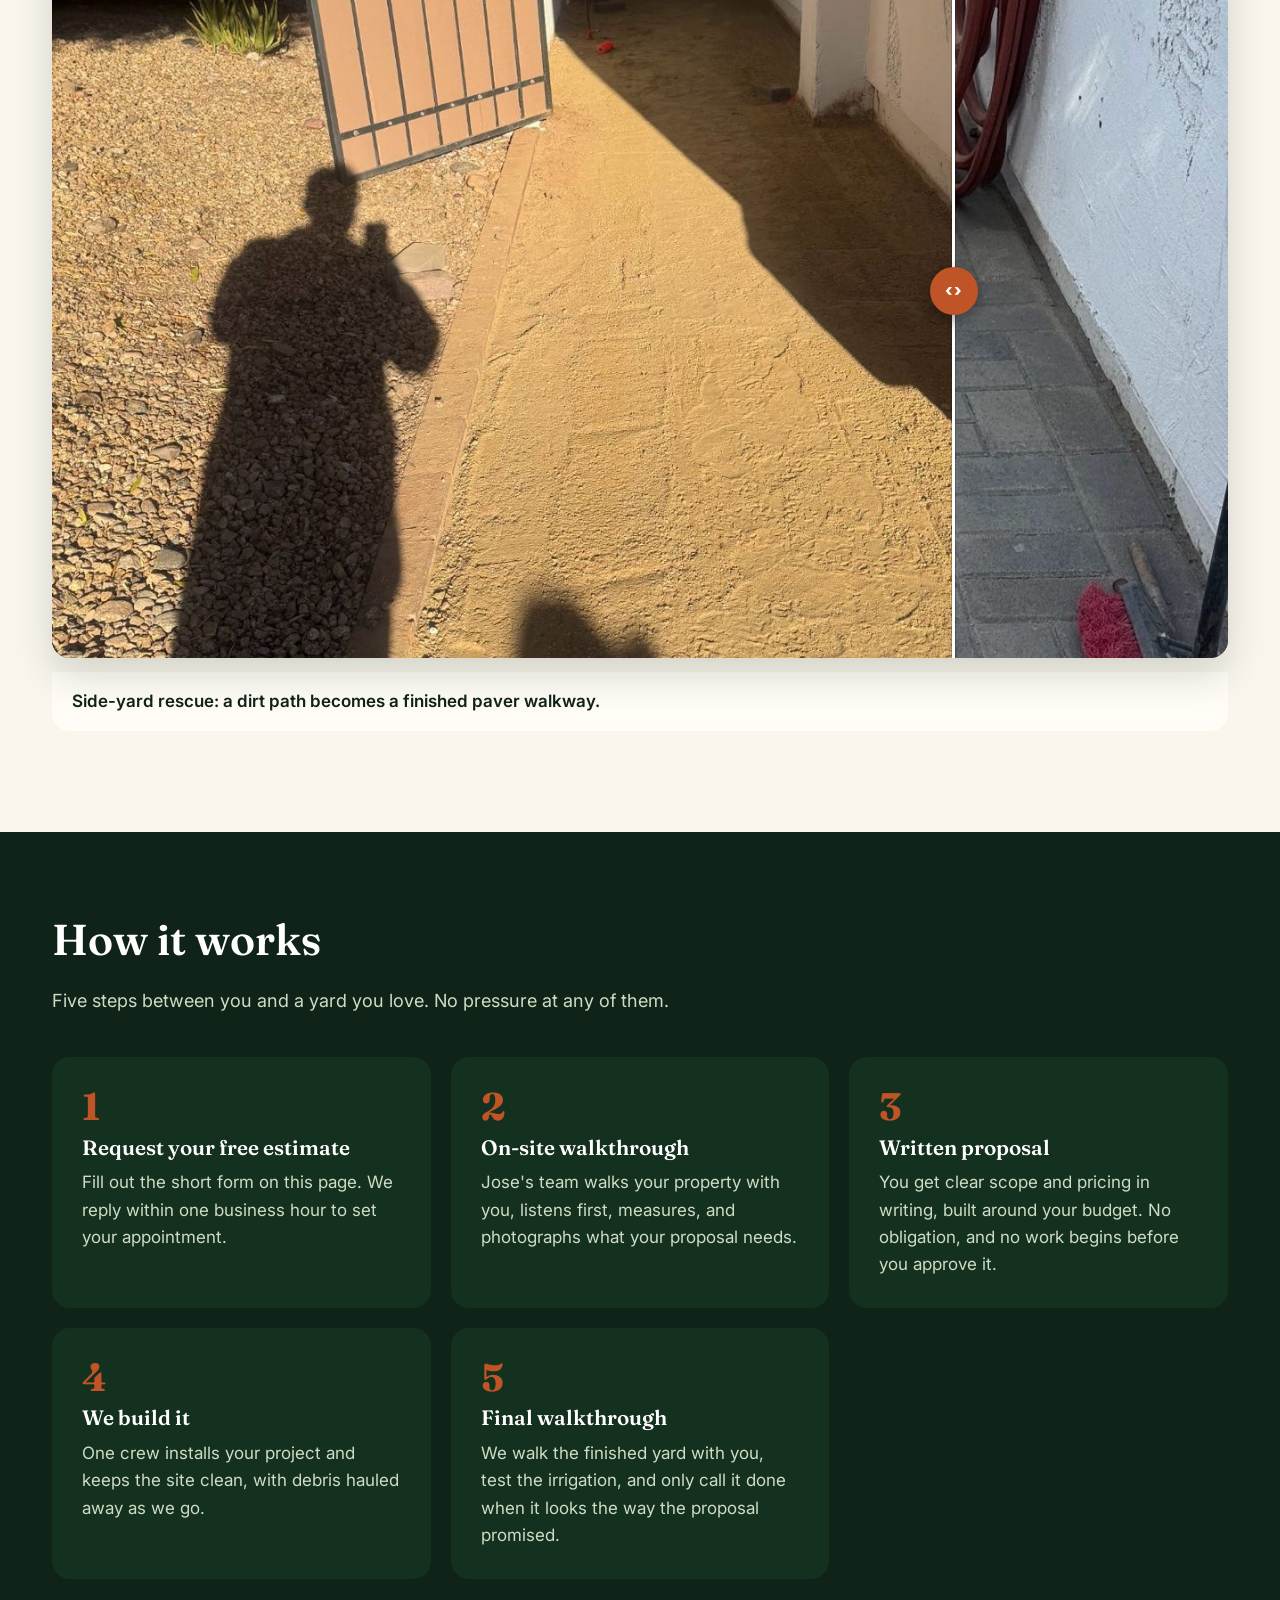
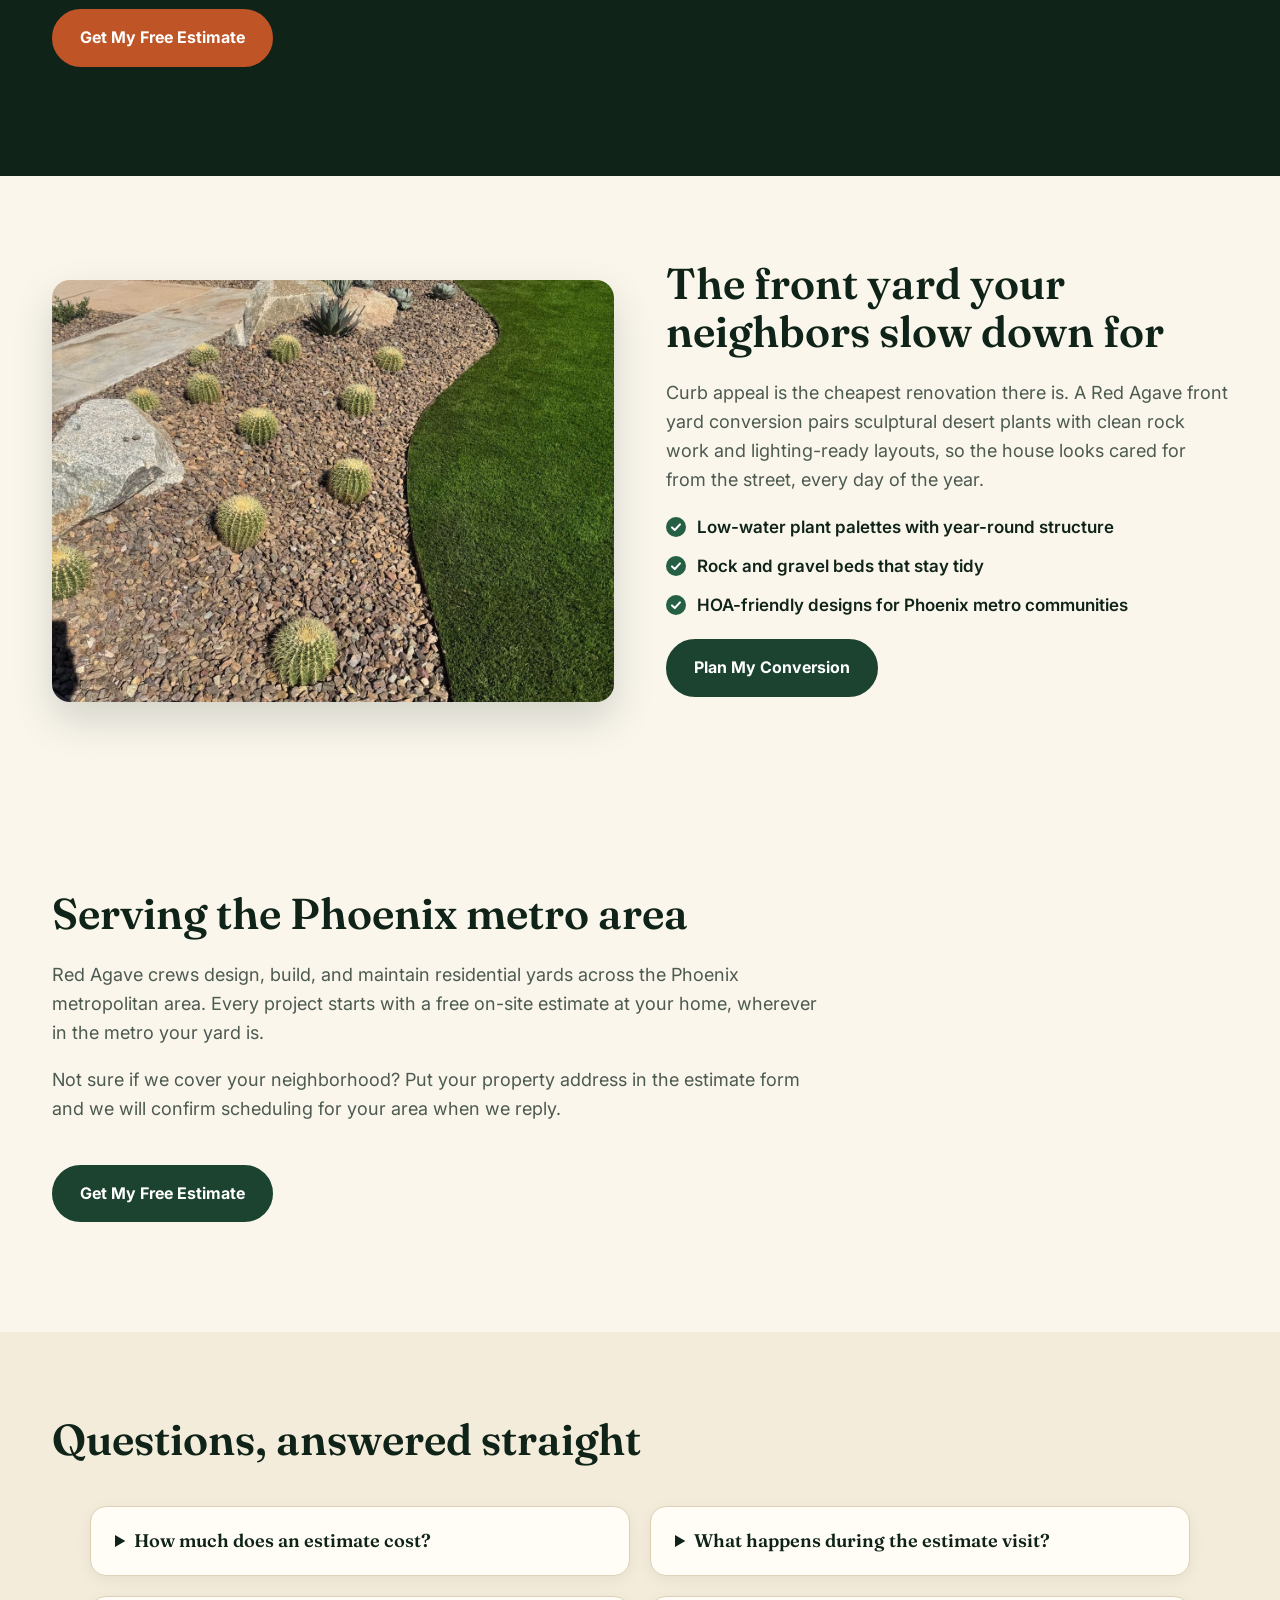
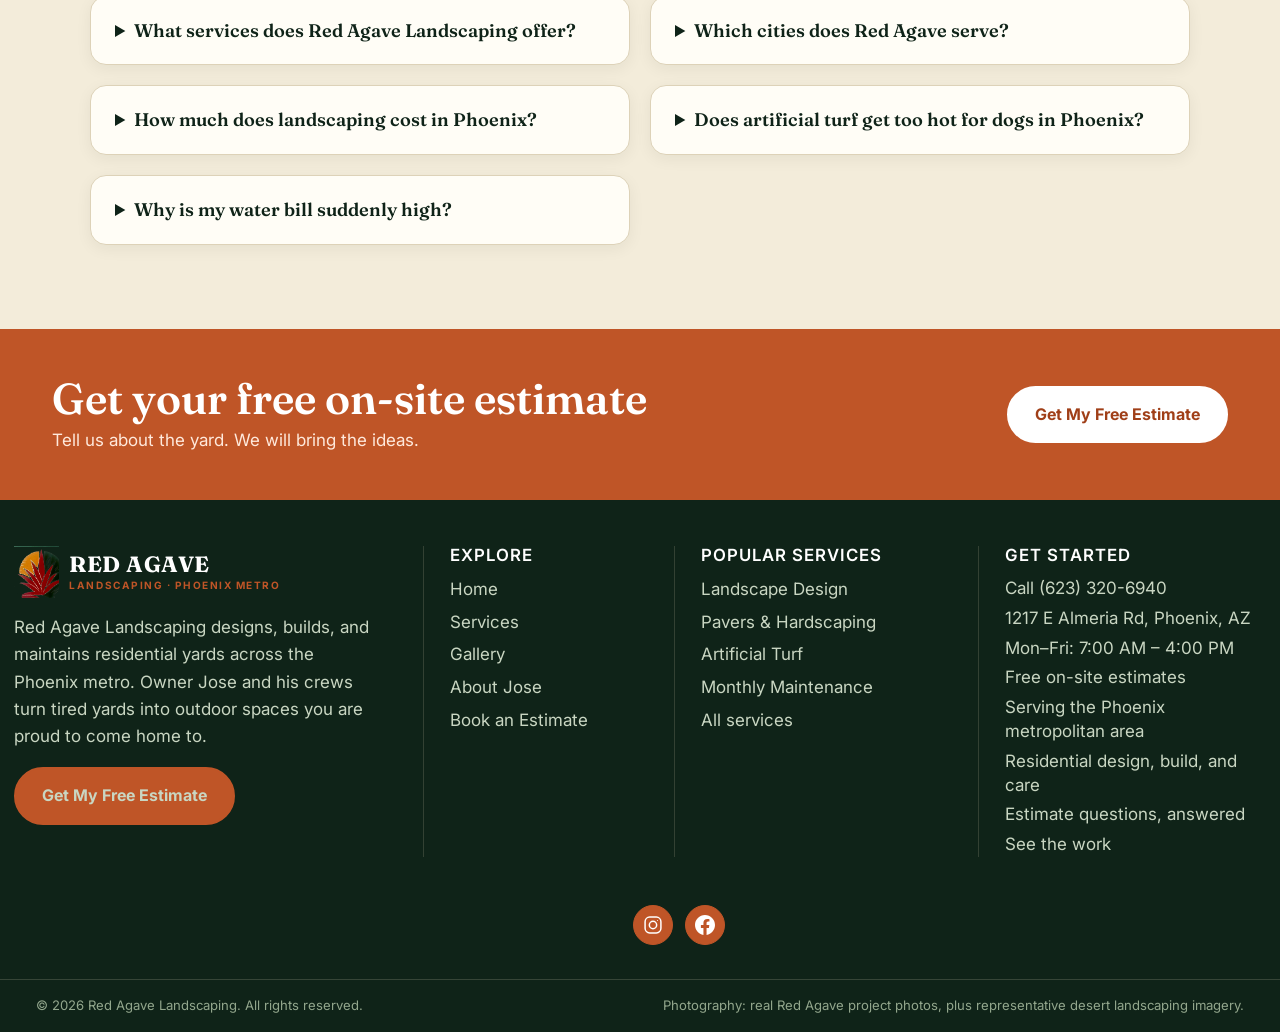
==== commit 0d40bdcb: "Swap chat widget embed to All-in-one Chat + Voice (Rosa voice enabled)" ====
--- a/index.html
+++ b/index.html
@@ -532,6 +532,6 @@
 </div>
 <script src="assets/main.js" defer></script>
   <!-- HighLevel chat widget: Red Agave Website Chat (location f7IK70SRPnTvfqmfR4V1) -->
-  <script src="https://widgets.leadconnectorhq.com/loader.js" data-resources-url="https://widgets.leadconnectorhq.com/chat-widget/loader.js" data-widget-id="6ae88d17629a77bacfa60f7c"></script>
+  <script src="https://widgets.leadconnectorhq.com/loader.js" data-resources-url="https://widgets.leadconnectorhq.com/chat-widget/loader.js" data-widget-id="6aea214e38486f9fd19b566a"></script>
 </body>
 </html>
--- a/assets/styles.css
+++ b/assets/styles.css
@@ -503,3 +503,61 @@
   .site-header .wrap{padding-left:12px;padding-right:12px}
   .header-in{gap:16px}
 }
+
+/* ============================================================
+   Photo lightbox + gallery grid balance pass 2026-11-03
+   (Emmanuel): every content photo is clickable and opens a
+   full-size view; gallery rows end evenly — when a grid's
+   photo count leaves a lone orphan on the last row, main.js
+   flags the grid (.grid-feature-last) and the final tile
+   becomes a deliberate full-width feature tile instead of a
+   ragged leftover. Tiles keep one uniform frame (fixed height
+   + object-fit: cover) so nothing is distorted or upscaled.
+   ============================================================ */
+.ra-lb-target{cursor:zoom-in}
+.ra-lb-target:focus-visible{outline:3px solid rgba(191,85,39,.65);outline-offset:3px}
+.gallery-grid figure::after{content:"\2922  Enlarge";position:absolute;top:12px;right:12px;z-index:2;background:rgba(15,35,24,.82);color:#fff;font-size:.72rem;font-weight:800;letter-spacing:.1em;text-transform:uppercase;padding:6px 11px;border-radius:999px;opacity:0;transform:translateY(-4px);transition:opacity .3s ease,transform .3s ease;pointer-events:none}
+.gallery-grid figure:hover::after,.gallery-grid figure:focus-within::after{opacity:1;transform:translateY(0)}
+.lb-hint{margin:0 0 18px;color:var(--ink-soft);font-size:.95rem;font-weight:600}
+.lb-hint::before{content:"\2922";color:var(--terra);font-weight:800;margin-right:7px}
+
+/* Balanced last rows: wide feature tiles (desktop/tablet only;
+   on phones every grid is a single even column already) */
+@media (min-width:761px){
+  .gallery-grid.grid-feature-last > figure:last-child{grid-column:1/-1}
+  .gallery-grid.grid-feature-last > figure:last-child img{height:380px}
+  .project-grid.grid-feature-last > .ss-card:last-child{grid-column:1/-1}
+  .project-grid.grid-feature-last > .ss-card:last-child .ss-frame{aspect-ratio:16/7.2}
+}
+
+/* Lightbox overlay */
+body.ra-lb-open{overflow:hidden}
+.ra-lightbox{position:fixed;inset:0;z-index:999999;display:flex;align-items:center;justify-content:center;background:rgba(10,22,15,.95);padding:22px;opacity:0;transition:opacity .25s ease}
+.ra-lightbox[hidden]{display:none}
+.ra-lightbox.ra-lb-show{opacity:1}
+.ra-lb-figure{margin:0;display:flex;flex-direction:column;align-items:center;gap:13px;max-width:92vw;max-height:100%}
+.ra-lb-img{max-width:92vw;max-height:80vh;width:auto;height:auto;object-fit:contain;border-radius:12px;box-shadow:0 24px 70px rgba(0,0,0,.55);background:var(--green-950)}
+.ra-lb-caption{color:var(--sand);font-weight:700;font-size:1.02rem;text-align:center;max-width:44em;line-height:1.45}
+.ra-lb-counter{color:var(--sage);font-size:.85rem;font-weight:700;letter-spacing:.14em}
+.ra-lb-btn{position:absolute;display:flex;align-items:center;justify-content:center;width:50px;height:50px;border-radius:50%;border:1.5px solid rgba(232,220,192,.45);background:rgba(15,35,24,.72);color:#fff;font-size:1.55rem;line-height:1;cursor:pointer;transition:background .18s ease,border-color .18s ease,transform .18s ease;font-family:var(--font-body);z-index:2}
+.ra-lb-btn:hover{background:var(--terra);border-color:var(--terra)}
+.ra-lb-btn:active{transform:scale(.94)}
+.ra-lb-btn:focus-visible{outline:3px solid rgba(232,220,192,.8);outline-offset:3px}
+.ra-lb-close{top:18px;right:18px;font-size:1.7rem}
+.ra-lb-prev{left:18px;top:50%;transform:translateY(-50%)}
+.ra-lb-next{right:18px;top:50%;transform:translateY(-50%)}
+.ra-lb-prev:active{transform:translateY(-50%) scale(.94)}
+.ra-lb-next:active{transform:translateY(-50%) scale(.94)}
+@media (max-width:760px){
+  .ra-lightbox{padding:14px}
+  .ra-lb-img{max-height:76vh}
+  .ra-lb-btn{width:44px;height:44px;font-size:1.35rem}
+  .ra-lb-prev{left:8px}
+  .ra-lb-next{right:8px}
+  .ra-lb-close{top:10px;right:10px}
+  .ra-lb-caption{font-size:.95rem}
+}
+@media (prefers-reduced-motion:reduce){
+  .ra-lightbox{transition:none}
+  .gallery-grid figure::after{transition:none}
+}
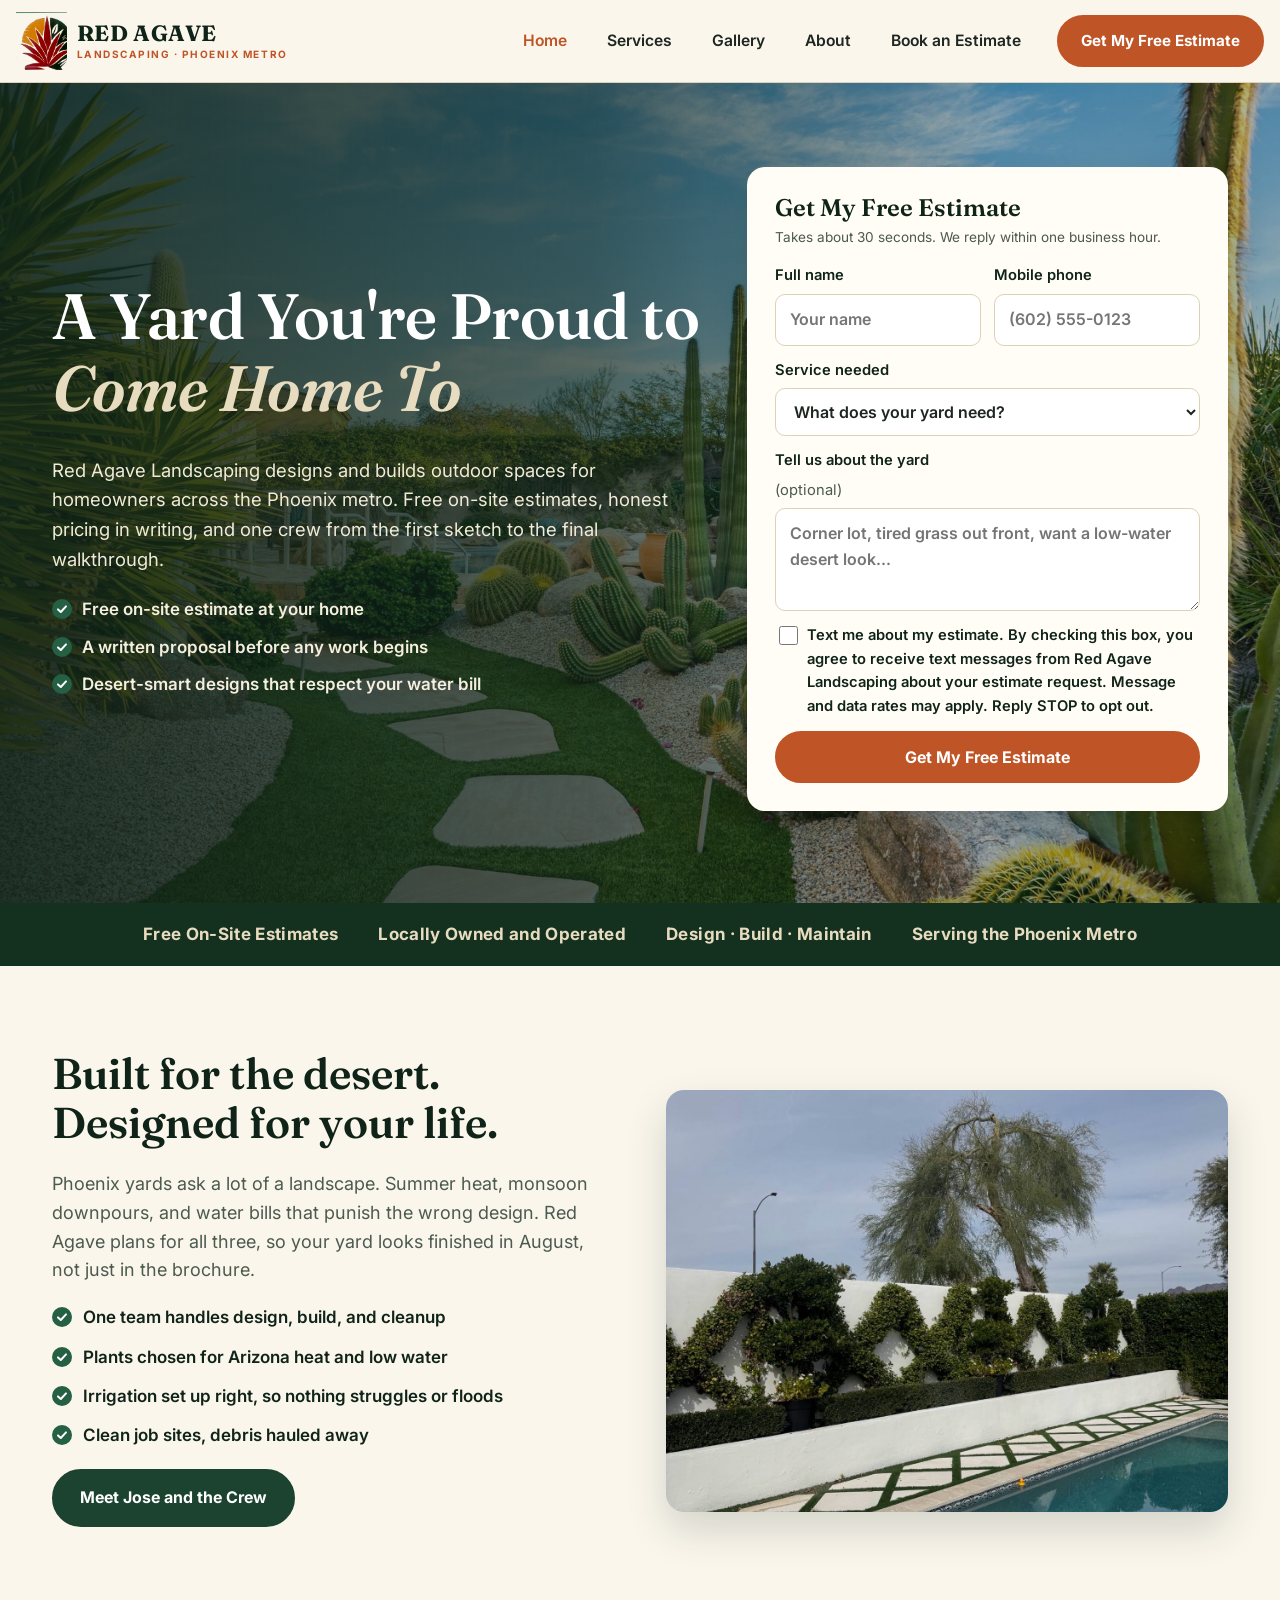
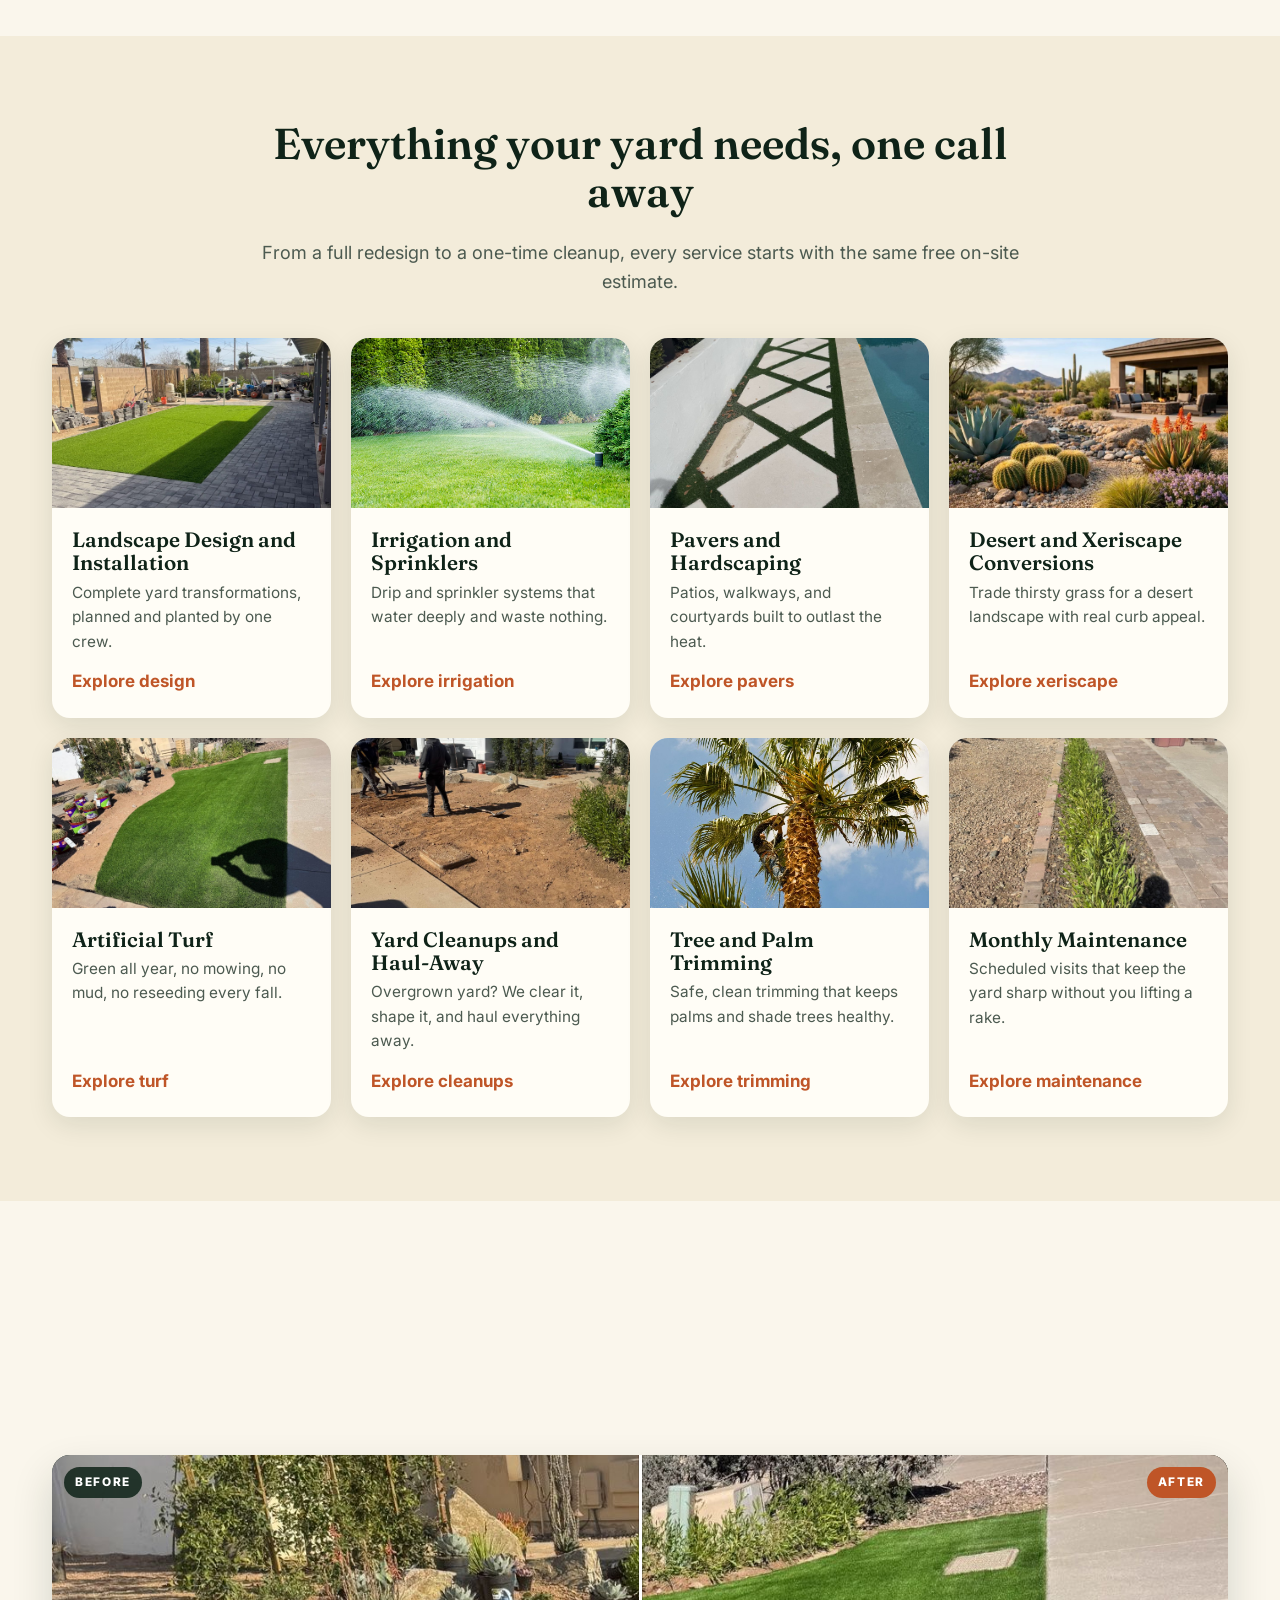
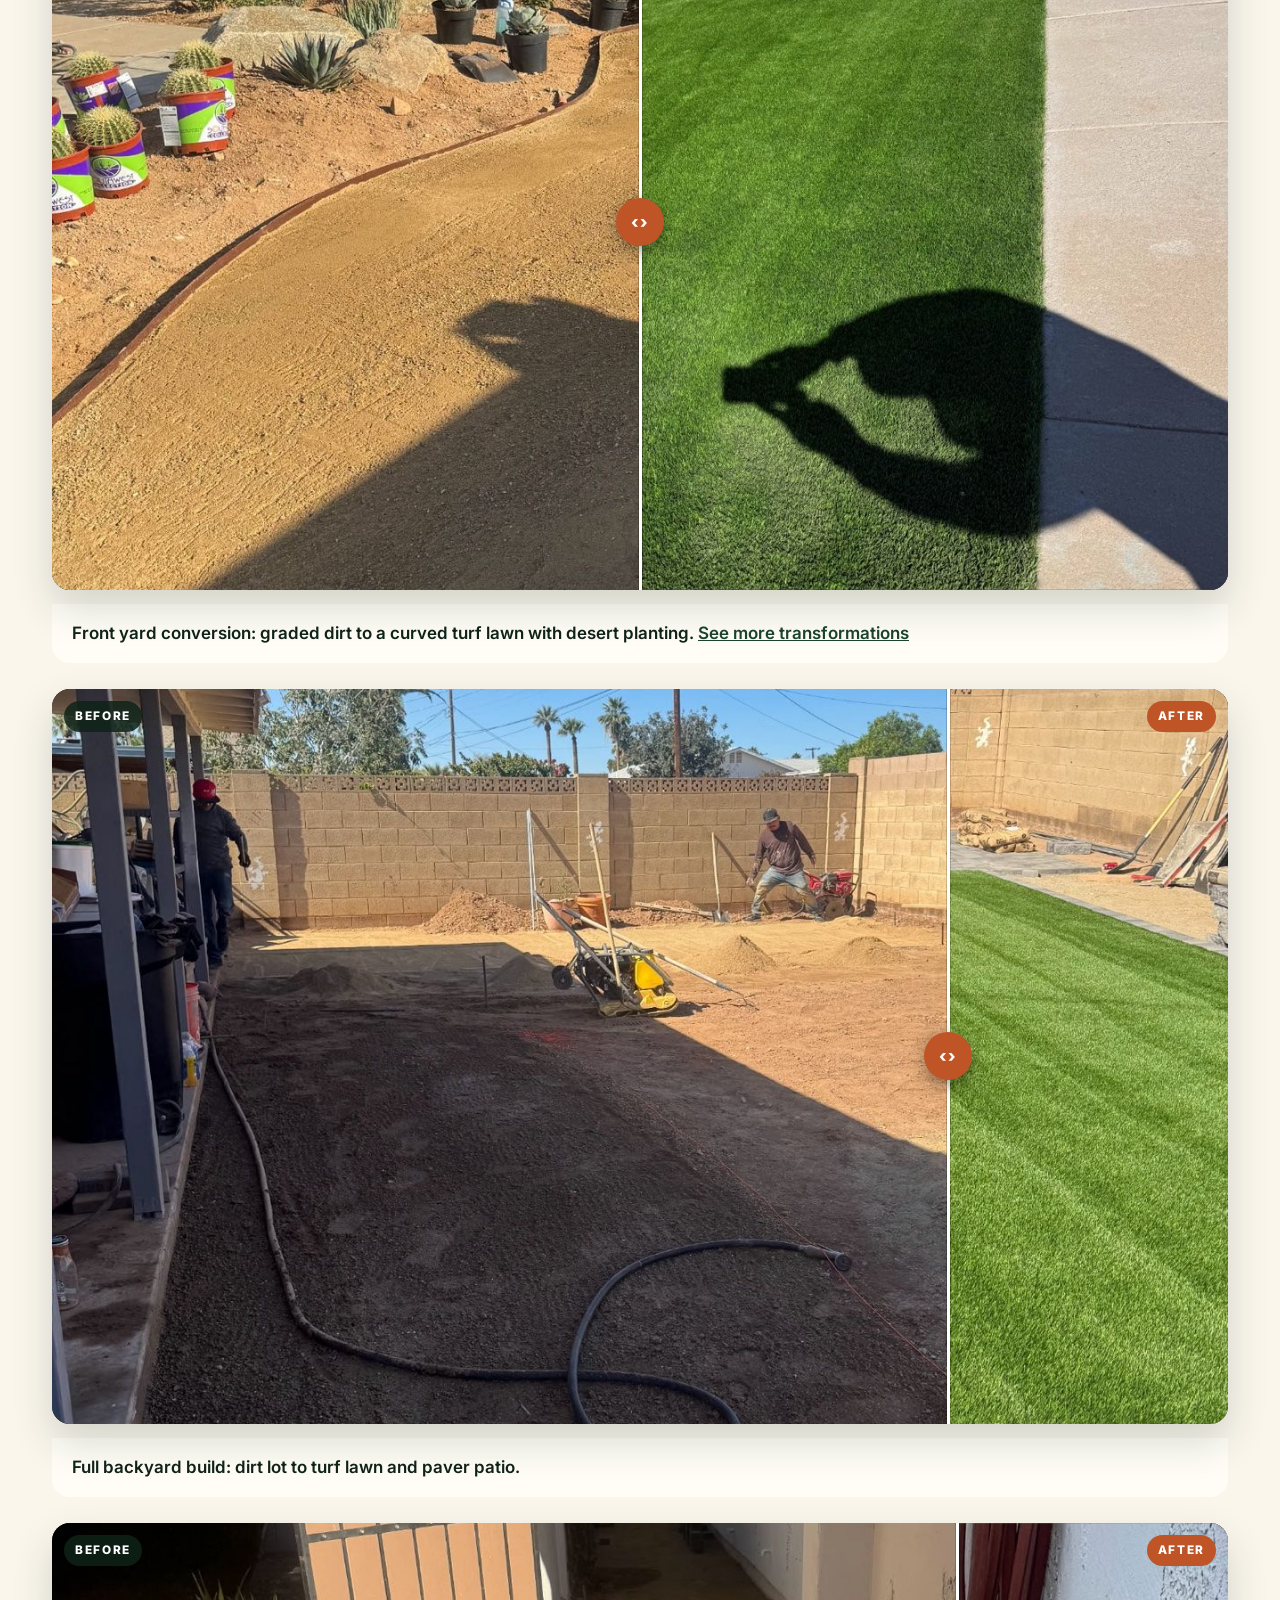
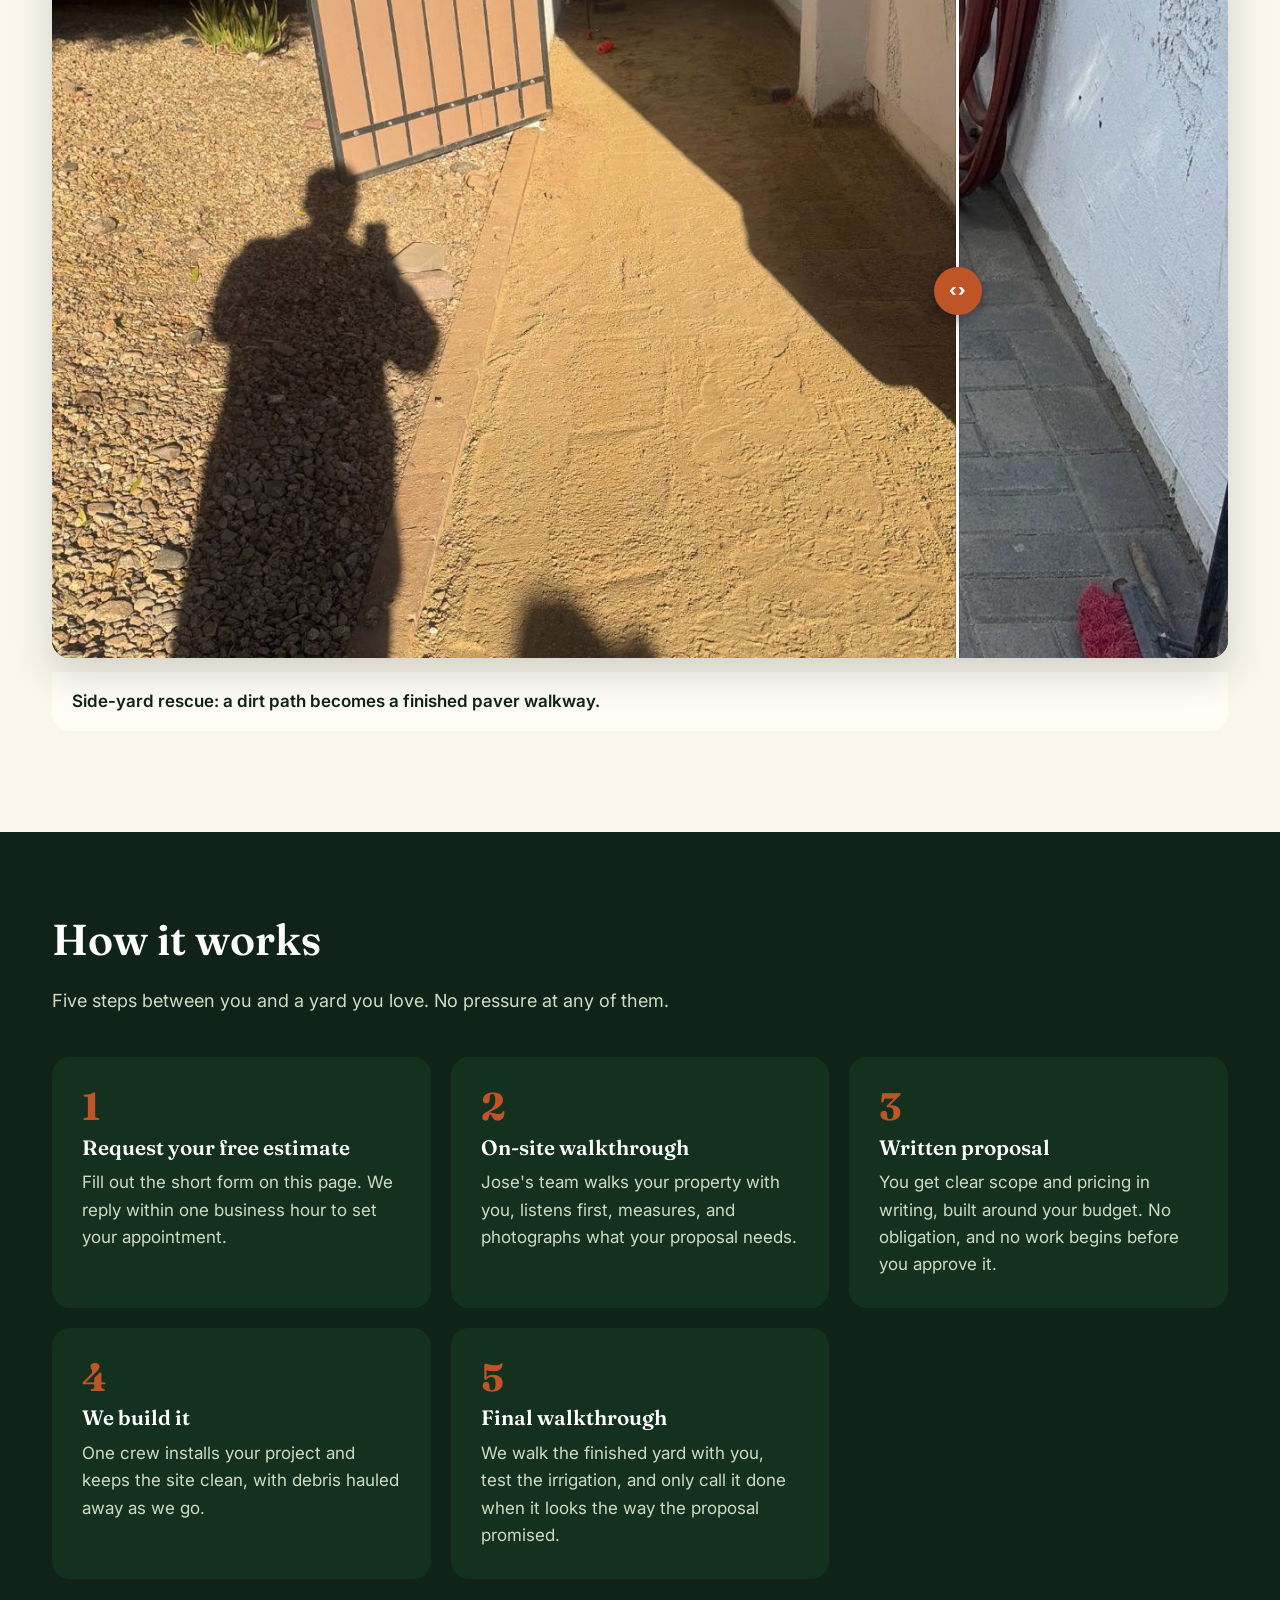
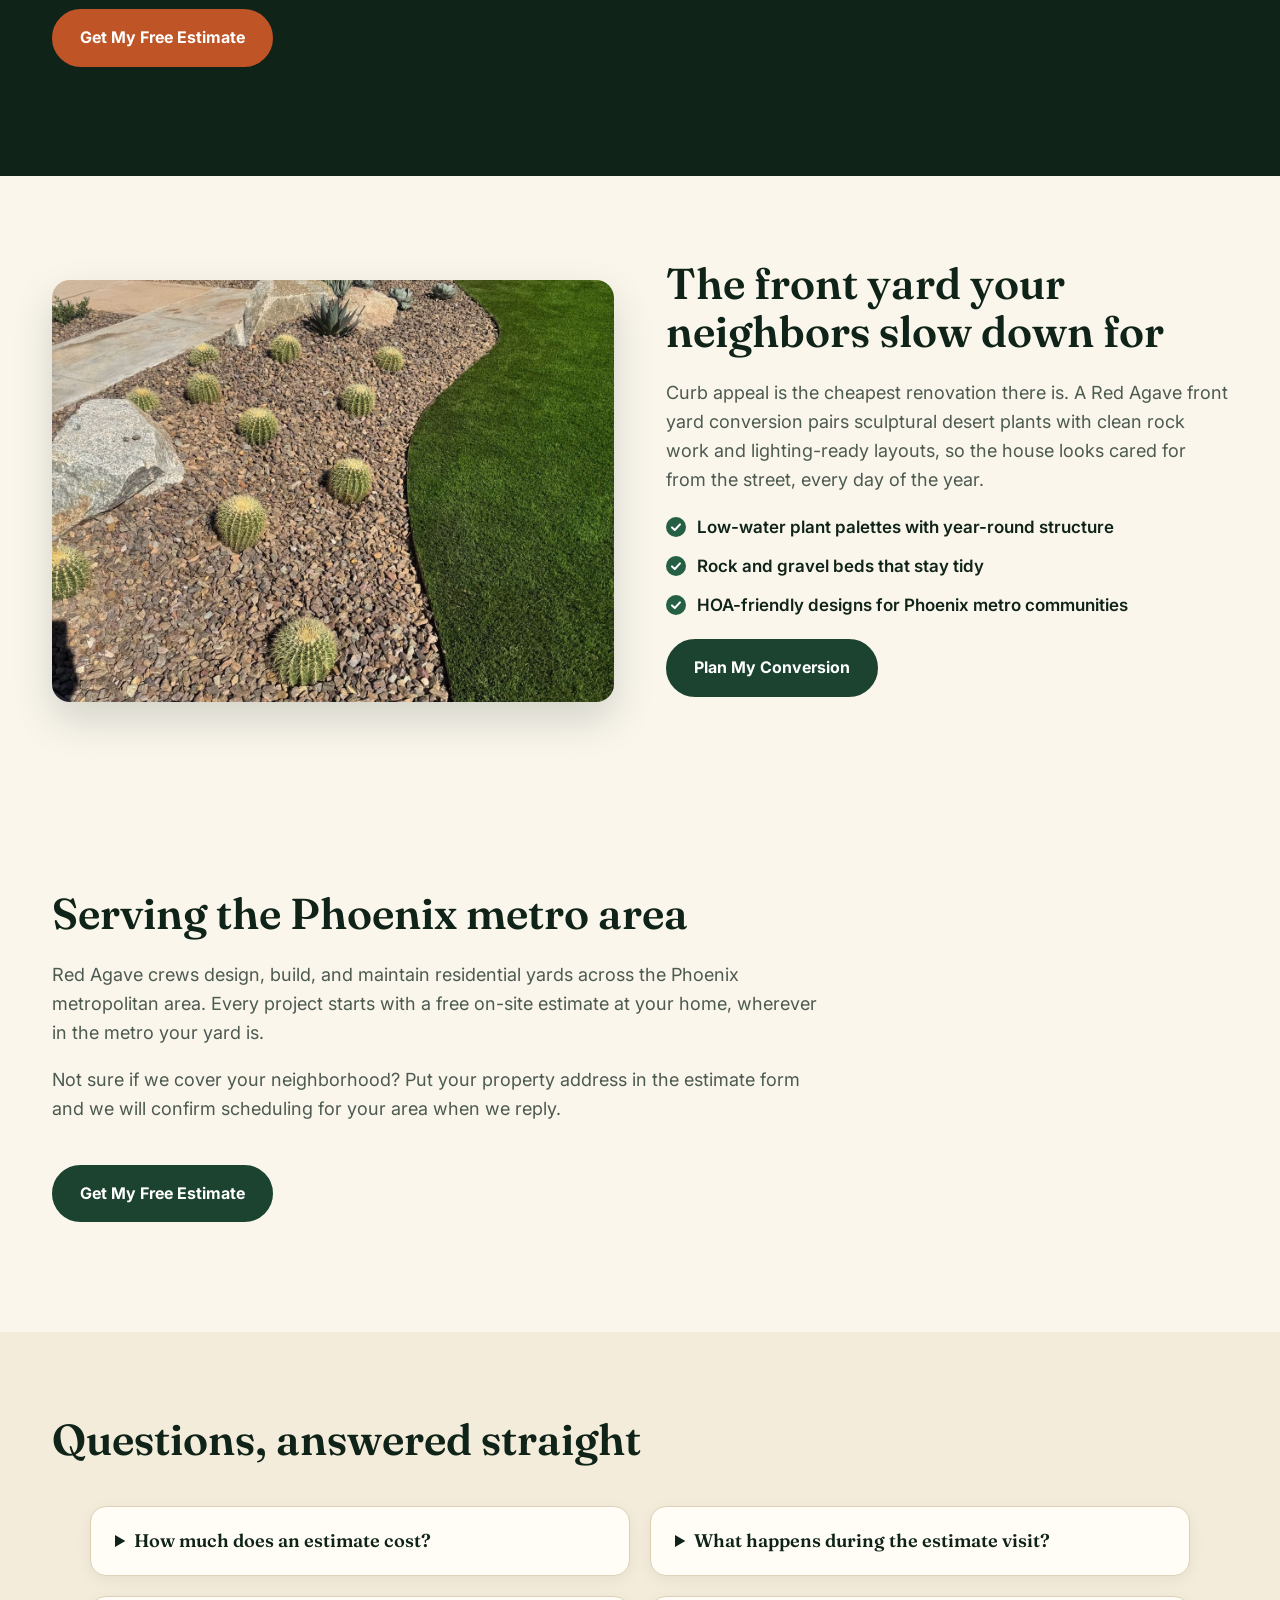
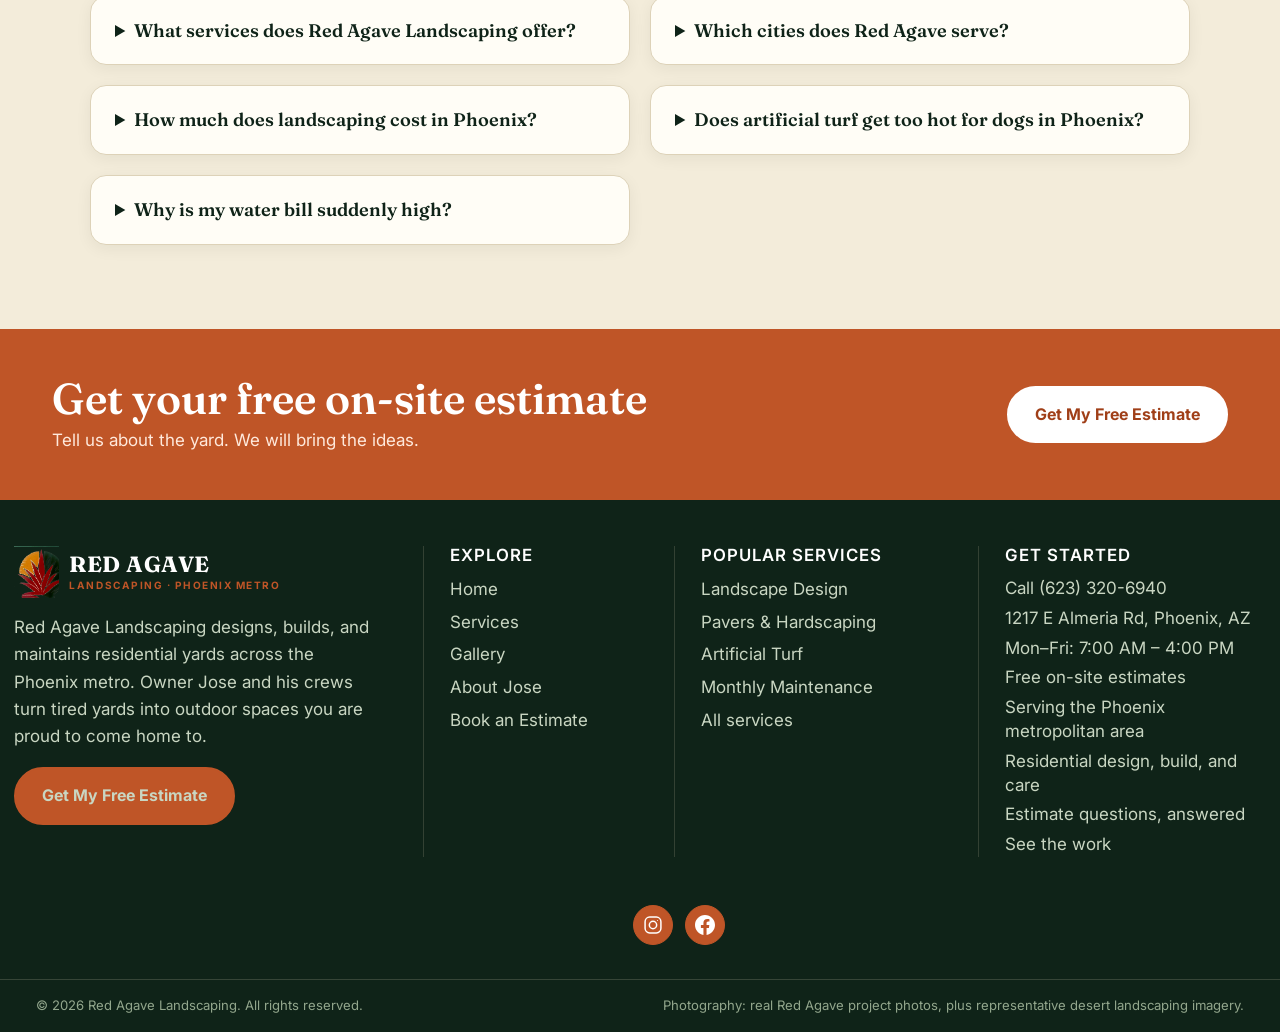
==== commit 8188c897: "Point canonical/sitemap/llms URLs at redagavelandscapingaz.com (domain live)" ====
--- a/index.html
+++ b/index.html
@@ -14,10 +14,10 @@
 {
   "@context": "https://schema.org",
   "@type": "HomeAndConstructionBusiness",
-  "@id": "https://red-agavelandscaping.vercel.app/#business",
+  "@id": "https://redagavelandscapingaz.com/#business",
   "name": "Red Agave Landscaping",
   "legalName": "RED AGAVE LANDSCAPING LLC",
-  "url": "https://red-agavelandscaping.vercel.app/",
+  "url": "https://redagavelandscapingaz.com/",
   "description": "Family-owned residential landscaping company in the Phoenix metropolitan area, serving Valley homeowners since 2008. Landscape design and installation, irrigation, pavers and hardscaping, xeriscape conversions, artificial turf, cleanups, tree and palm trimming, and monthly maintenance. Free on-site estimates.",
   "foundingDate": "2008",
   "founder": {
@@ -26,8 +26,8 @@
   },
   "telephone": "+1-623-320-6940",
   "email": "red.agave.land@gmail.com",
-  "logo": "https://red-agavelandscaping.vercel.app/assets/img/logo-official.png",
-  "image": "https://red-agavelandscaping.vercel.app/assets/img/logo-official.png",
+  "logo": "https://redagavelandscapingaz.com/assets/img/logo-official.png",
+  "image": "https://redagavelandscapingaz.com/assets/img/logo-official.png",
   "address": {
     "@type": "PostalAddress",
     "streetAddress": "1217 E Almeria Rd",
@@ -169,7 +169,7 @@
   "potentialAction": {
     "@type": "ReserveAction",
     "name": "Book a Free On-Site Estimate",
-    "target": "https://red-agavelandscaping.vercel.app/book.html"
+    "target": "https://redagavelandscapingaz.com/book.html"
   }
 }
 </script>
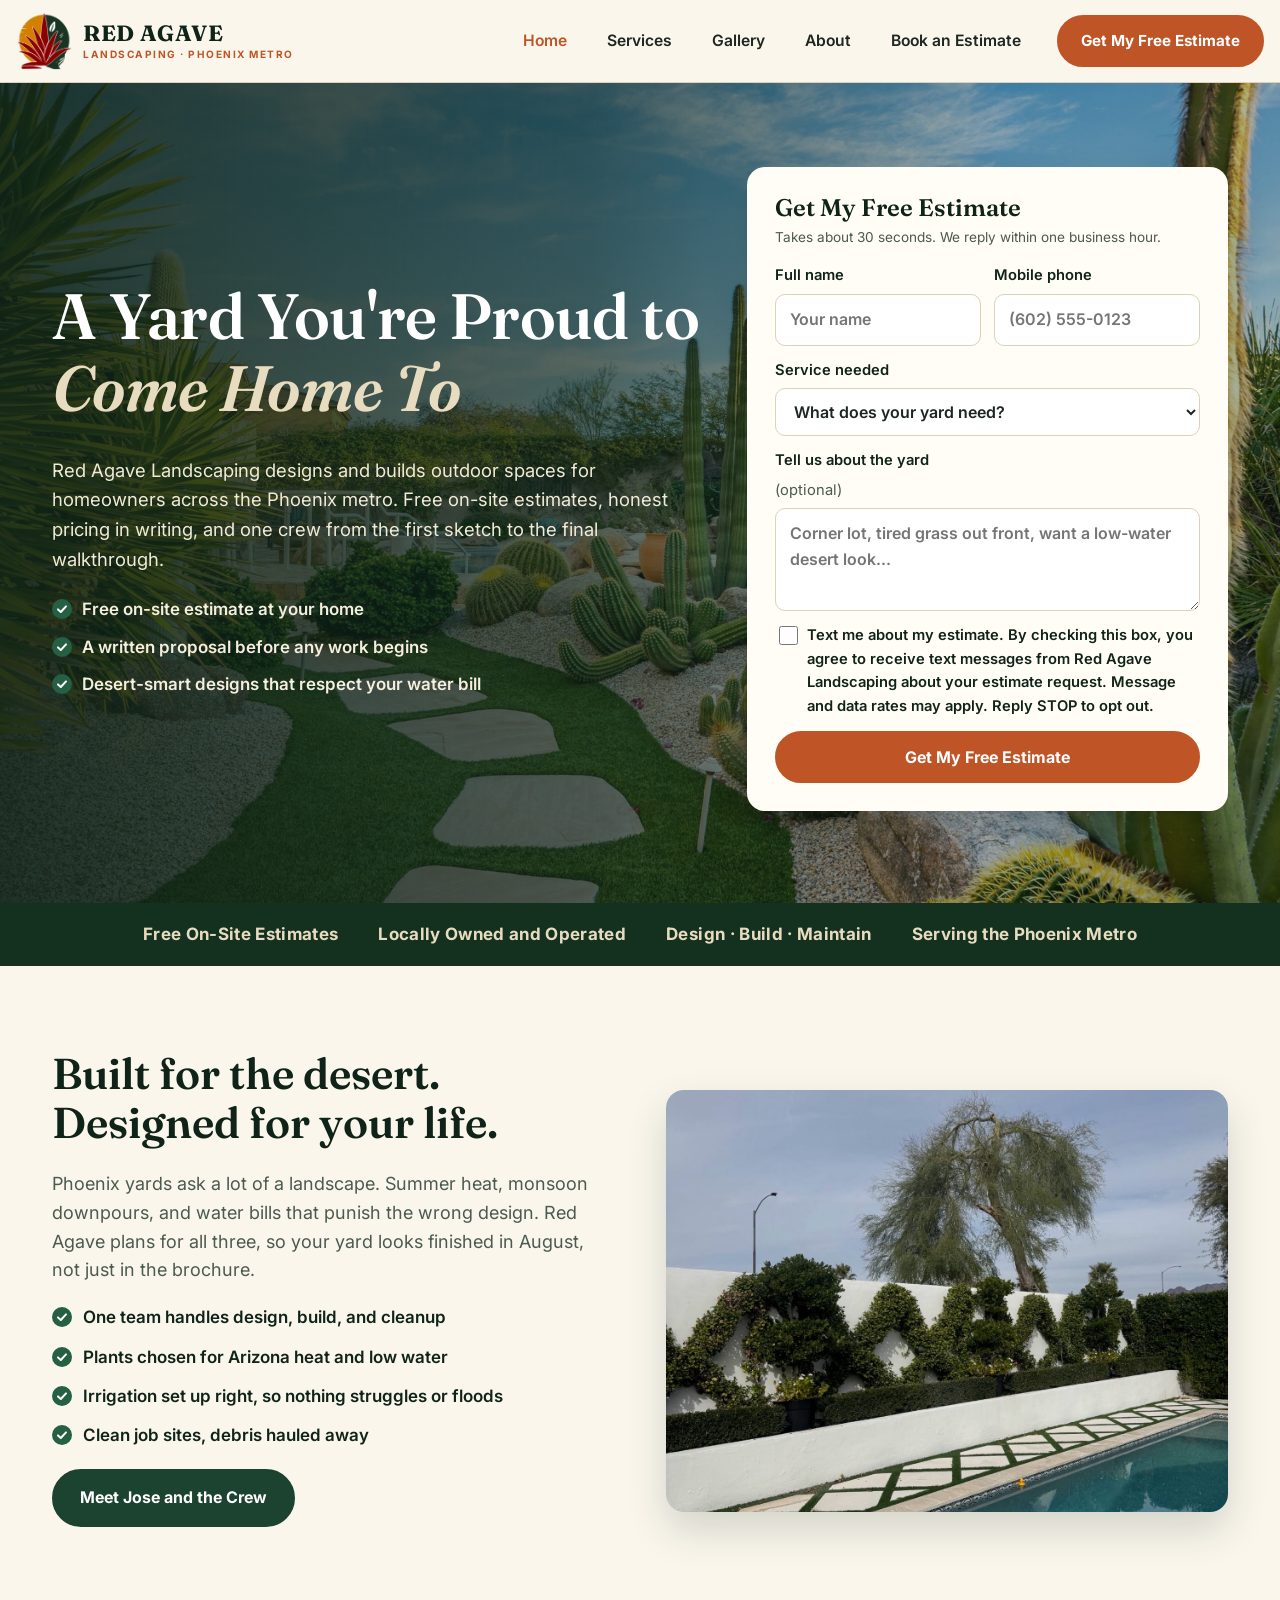
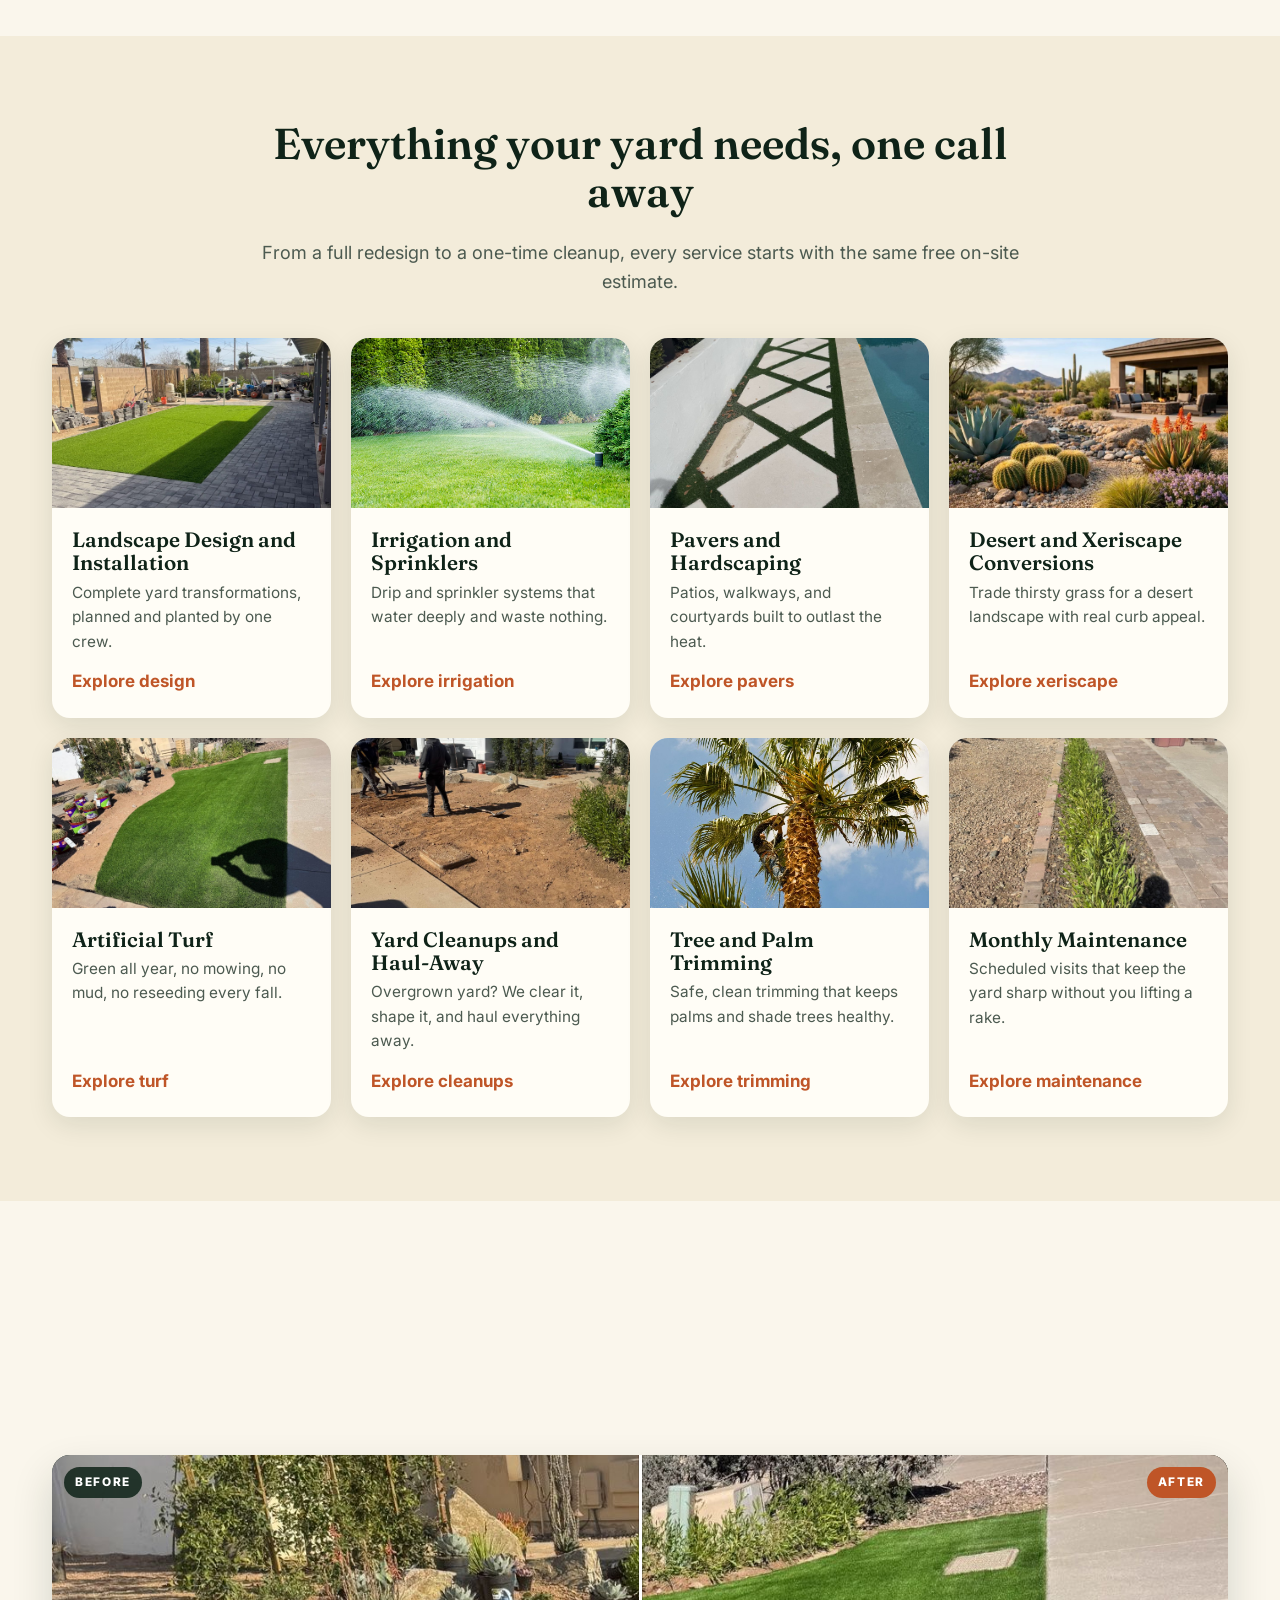
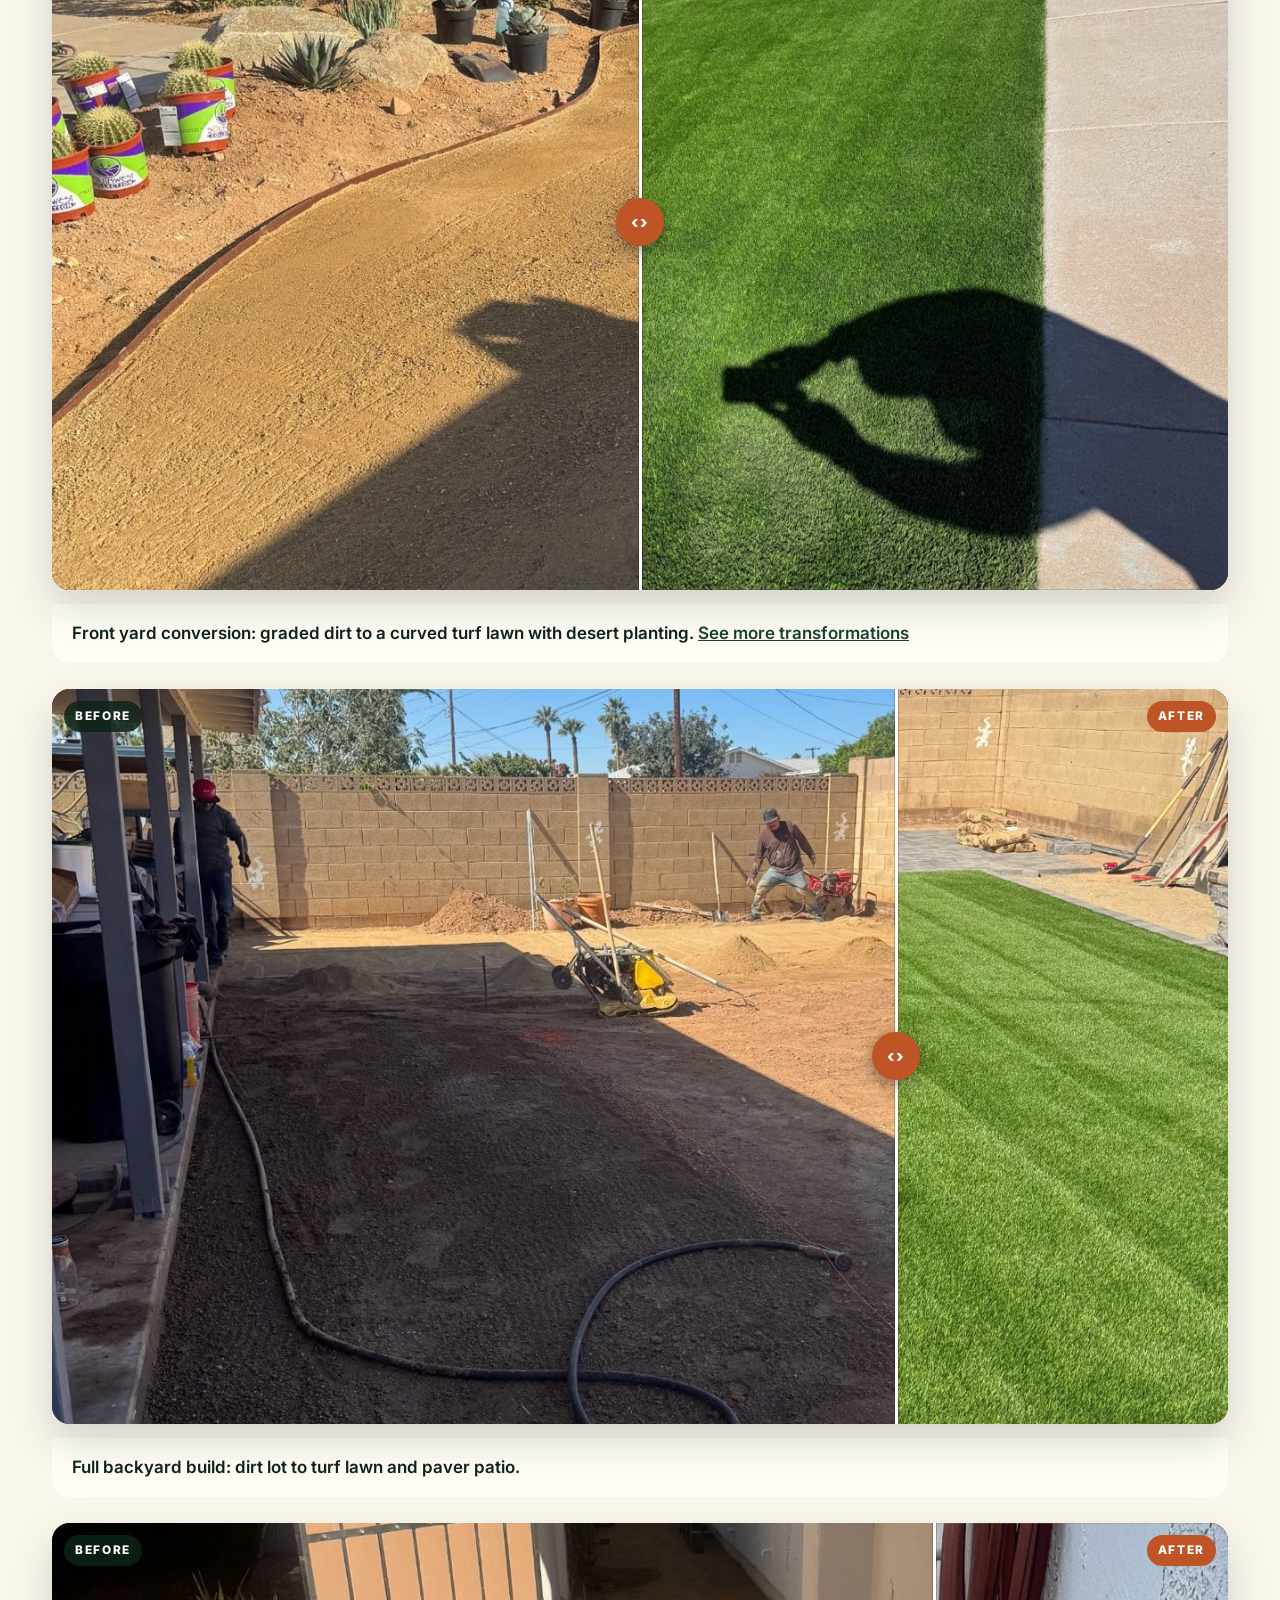
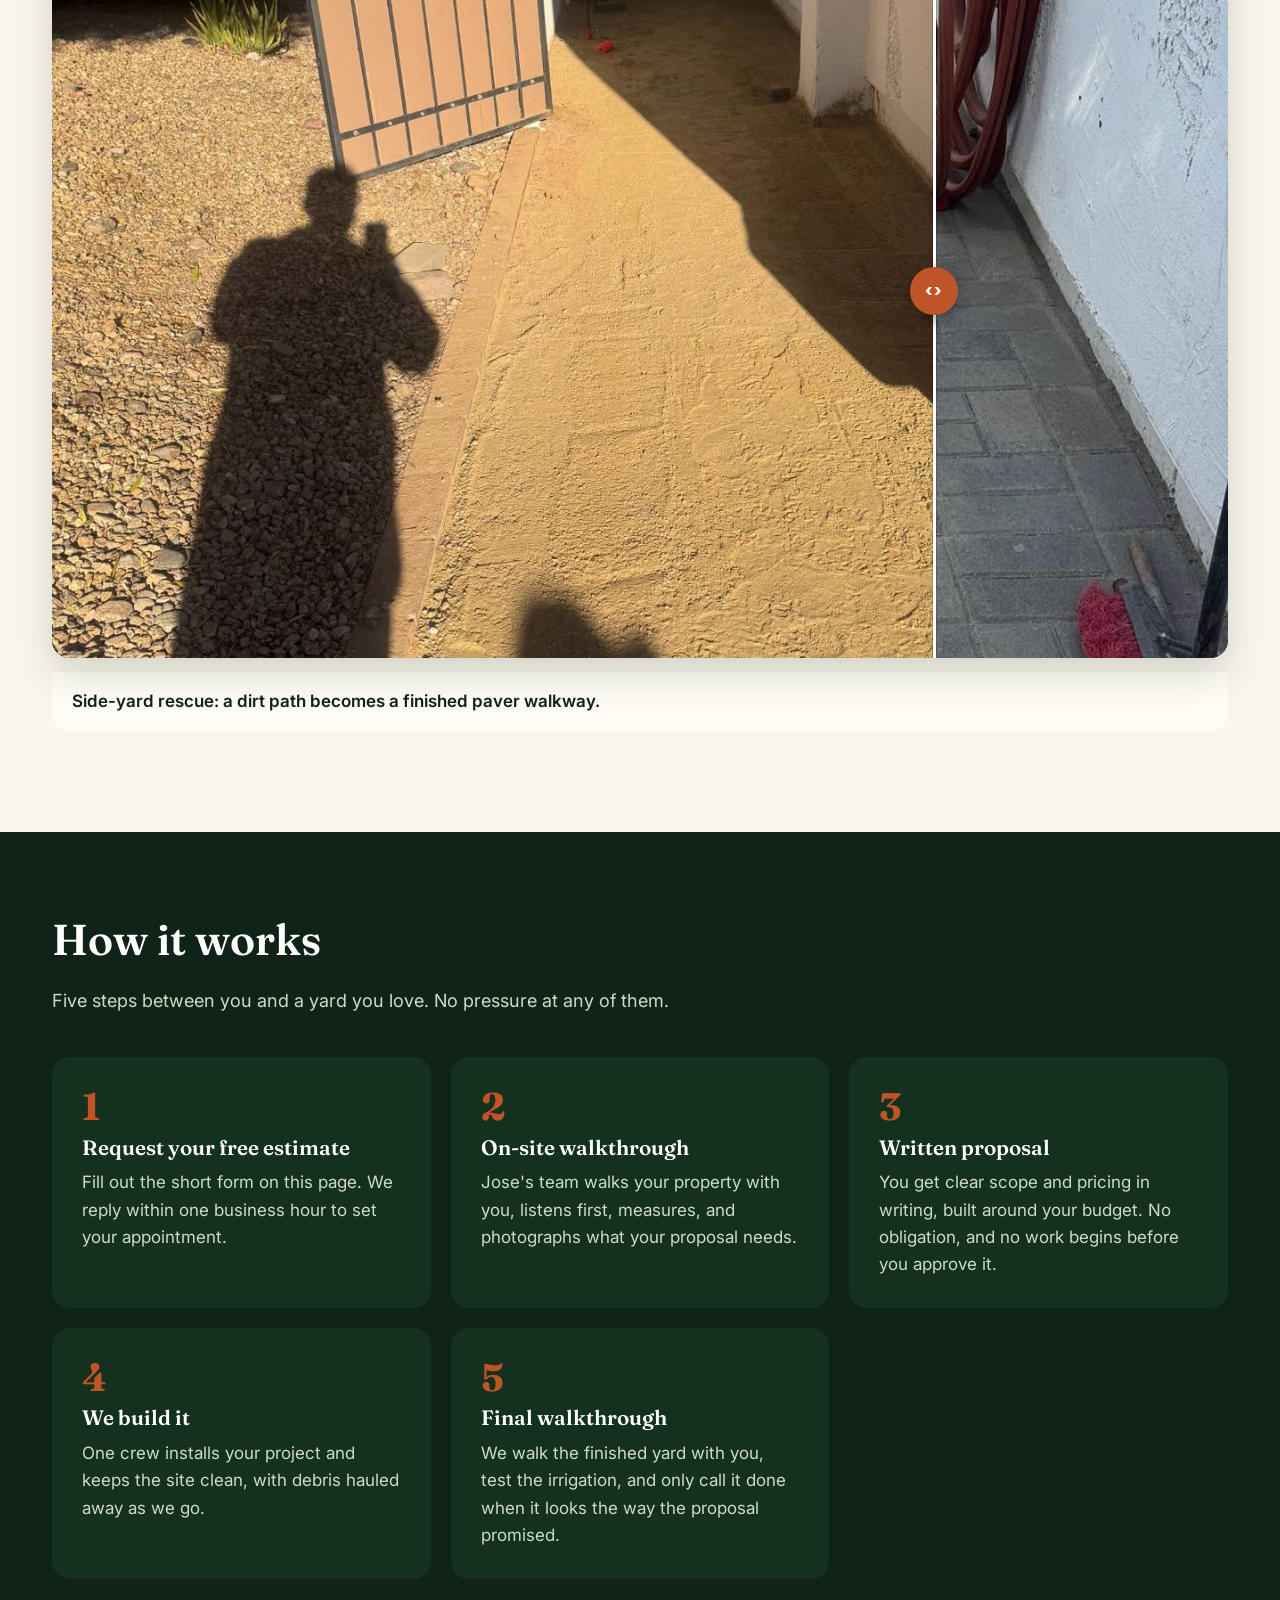
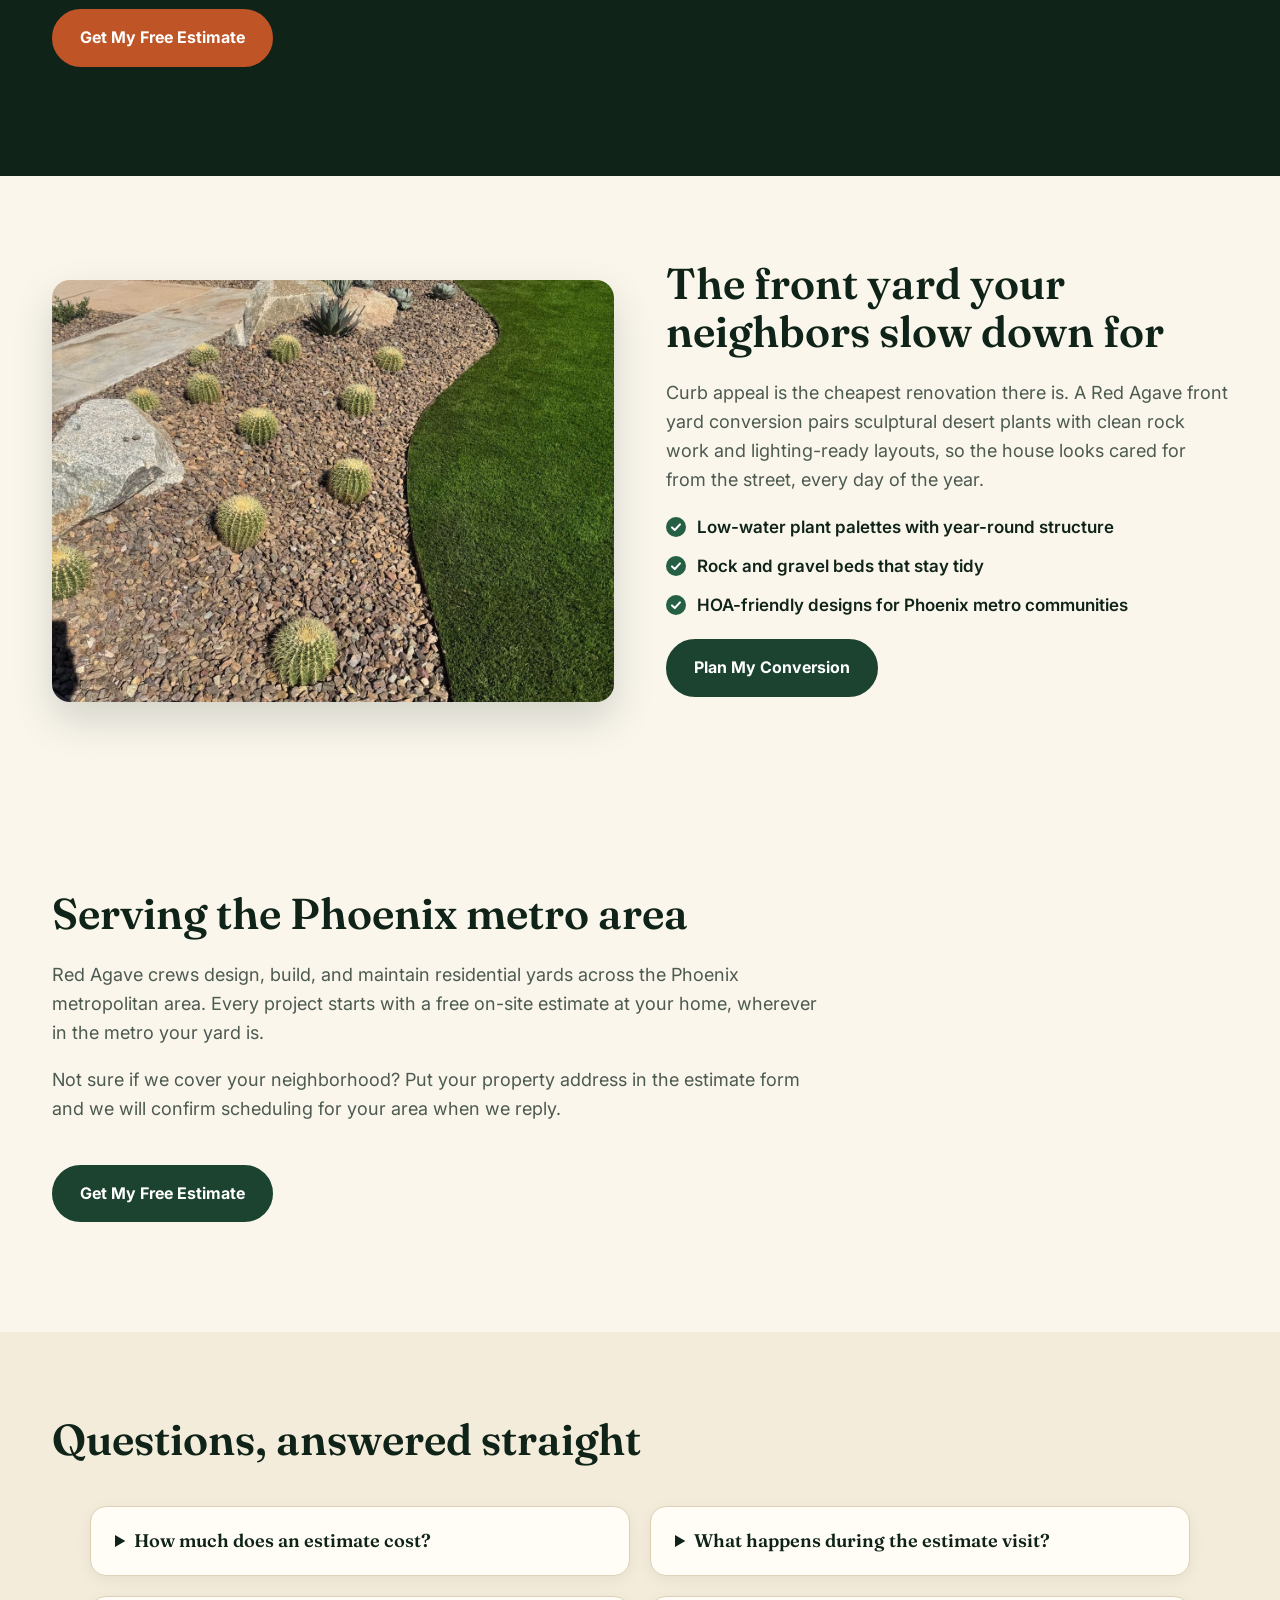
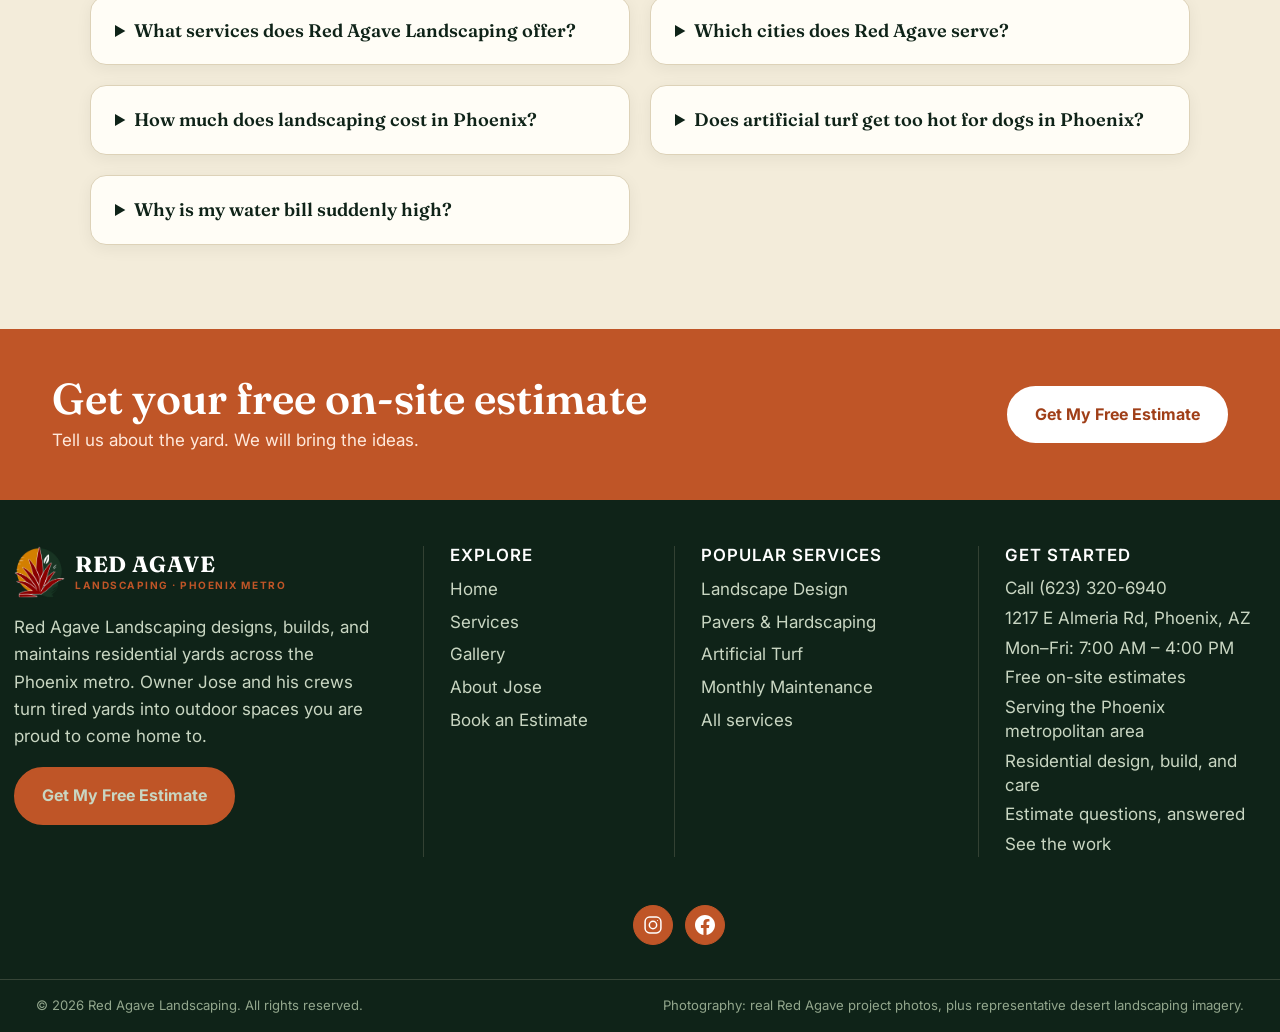
==== commit 6473d2d1: "FAQ: remove $3,000-$25,000 price range from homepage cost answer (Emmanuel: no prices on Red Agave m" ====
--- a/index.html
+++ b/index.html
@@ -215,7 +215,7 @@
       "name": "How much does landscaping cost in Phoenix?",
       "acceptedAnswer": {
         "@type": "Answer",
-        "text": "Honest answer: it depends on the yard, and anyone who prices it sight-unseen is guessing. Around Phoenix, most desert landscaping projects land somewhere between $3,000 and $25,000, and what moves the number is size, materials, access, and what is hiding underground — Valley caliche can add real digging time. We do not quote from a price list. We come out, measure your yard, and put the full price in a written proposal. Book a free on-site estimate or call (623) 320-6940, and you will know exactly what your project costs before you agree to anything."
+        "text": "Honest answer: it depends on the yard, and anyone who prices it sight-unseen is guessing. What moves the number is the size of the yard, the materials you choose, access, and what is hiding underground — Valley caliche can add real digging time. We do not quote from a price list. We come out, measure your yard, and put the full price in a written proposal. Book a free on-site estimate or call (623) 320-6940, and you will know exactly what your project costs before you agree to anything."
       }
     },
     {
@@ -454,7 +454,7 @@
       <details><summary>What happens during the estimate visit?</summary><p>We walk the property with you for about 30 minutes, listen to what you want, take measurements and photos, and talk through options and budget. Your written proposal follows, with no obligation.</p></details>
       <details><summary>What services does Red Agave Landscaping offer?</summary><p>Landscape design and installation, irrigation and sprinklers, pavers and hardscaping, desert and xeriscape conversions, artificial turf, yard cleanups and haul-away, tree and palm trimming, and monthly maintenance. Every project starts with a free on-site estimate.</p></details>
       <details><summary>Which cities does Red Agave serve?</summary><p>Phoenix, Ahwatukee, Chandler, Paradise Valley, Peoria, Glendale, Surprise, and Anthem. If you are nearby and not sure, ask — we will tell you straight whether we cover your neighborhood.</p></details>
-      <details><summary>How much does landscaping cost in Phoenix?</summary><p>Honest answer: it depends on the yard, and anyone who prices it sight-unseen is guessing. Around Phoenix, most desert landscaping projects land somewhere between $3,000 and $25,000, and what moves the number is size, materials, access, and what is hiding underground — Valley caliche can add real digging time. We do not quote from a price list. We come out, measure your yard, and put the full price in a written proposal. Book a free on-site estimate or call (623) 320-6940, and you will know exactly what your project costs before you agree to anything.</p></details>
+      <details><summary>How much does landscaping cost in Phoenix?</summary><p>Honest answer: it depends on the yard, and anyone who prices it sight-unseen is guessing. What moves the number is the size of the yard, the materials you choose, access, and what is hiding underground — Valley caliche can add real digging time. We do not quote from a price list. We come out, measure your yard, and put the full price in a written proposal. Book a free on-site estimate or call (623) 320-6940, and you will know exactly what your project costs before you agree to anything.</p></details>
       <details><summary>Does artificial turf get too hot for dogs in Phoenix?</summary><p>Turf does get hot in direct Arizona sun — any installer who tells you otherwise is not being straight with you. What makes it workable for dogs is the system underneath: proper drainage so urine rinses through instead of baking in, and odor-control infill so the yard does not smell by August. Most dogs do what they do on pavement — they use it morning and evening and find the shade at midday, and a quick rinse cools the surface fast. If turf is on your list, book a free on-site estimate or call (623) 320-6940 and we will talk through the pet setup honestly for your yard.</p></details>
       <details><summary>Why is my water bill suddenly high?</summary><p>Nine times out of ten in a desert yard, it is a leak you cannot see. Drip systems run in direct contact with the ground, and the most common failure is the poly tubing — roots, rodents, and pressure all work on it. The signs are a bill that jumped, pooling water, soggy spots, or plants drying out on the same line that is flooding somewhere else. Our crews check the whole system — emitters, valves, controller, and lines — and repair what they find. Book a free on-site estimate or call (623) 320-6940 and we will find the leak before the next bill does.</p></details>
     </div>
--- a/assets/styles.css
+++ b/assets/styles.css
@@ -204,7 +204,8 @@
 /* Page hero (interior) */
 .page-hero{position:relative;background:var(--green-950);color:#fff;overflow:hidden}
 .page-hero .hero-media img{opacity:.55}
-.page-hero-in{position:relative;padding:70px 22px 74px;max-width:820px}
+.page-hero::after{content:"";position:absolute;inset:0;background:linear-gradient(90deg,rgba(15,35,24,.72) 0%,rgba(15,35,24,.42) 52%,rgba(15,35,24,.14) 82%)}
+.page-hero-in{position:relative;z-index:2;padding:70px 22px 74px;max-width:820px}
 .page-hero h1{color:#fff}
 .page-hero p{color:#eee7d2;font-size:1.14rem;max-width:38em}
 
@@ -251,6 +252,7 @@
   to{transform:scale(1.16) translate(-2%,1.4%)}
 }
 .hero .hero-media img{animation:ra-kenburns 24s ease-in-out infinite alternate;will-change:transform}
+.hero-media img{image-rendering:auto}
 
 /* --- Scroll reveals (JS adds .reveal; IO adds .in) --- */
 .js-anim .reveal{opacity:0;transform:translateY(38px);transition:opacity .8s ease var(--rd,0s),transform .8s cubic-bezier(.22,.61,.36,1) var(--rd,0s)}
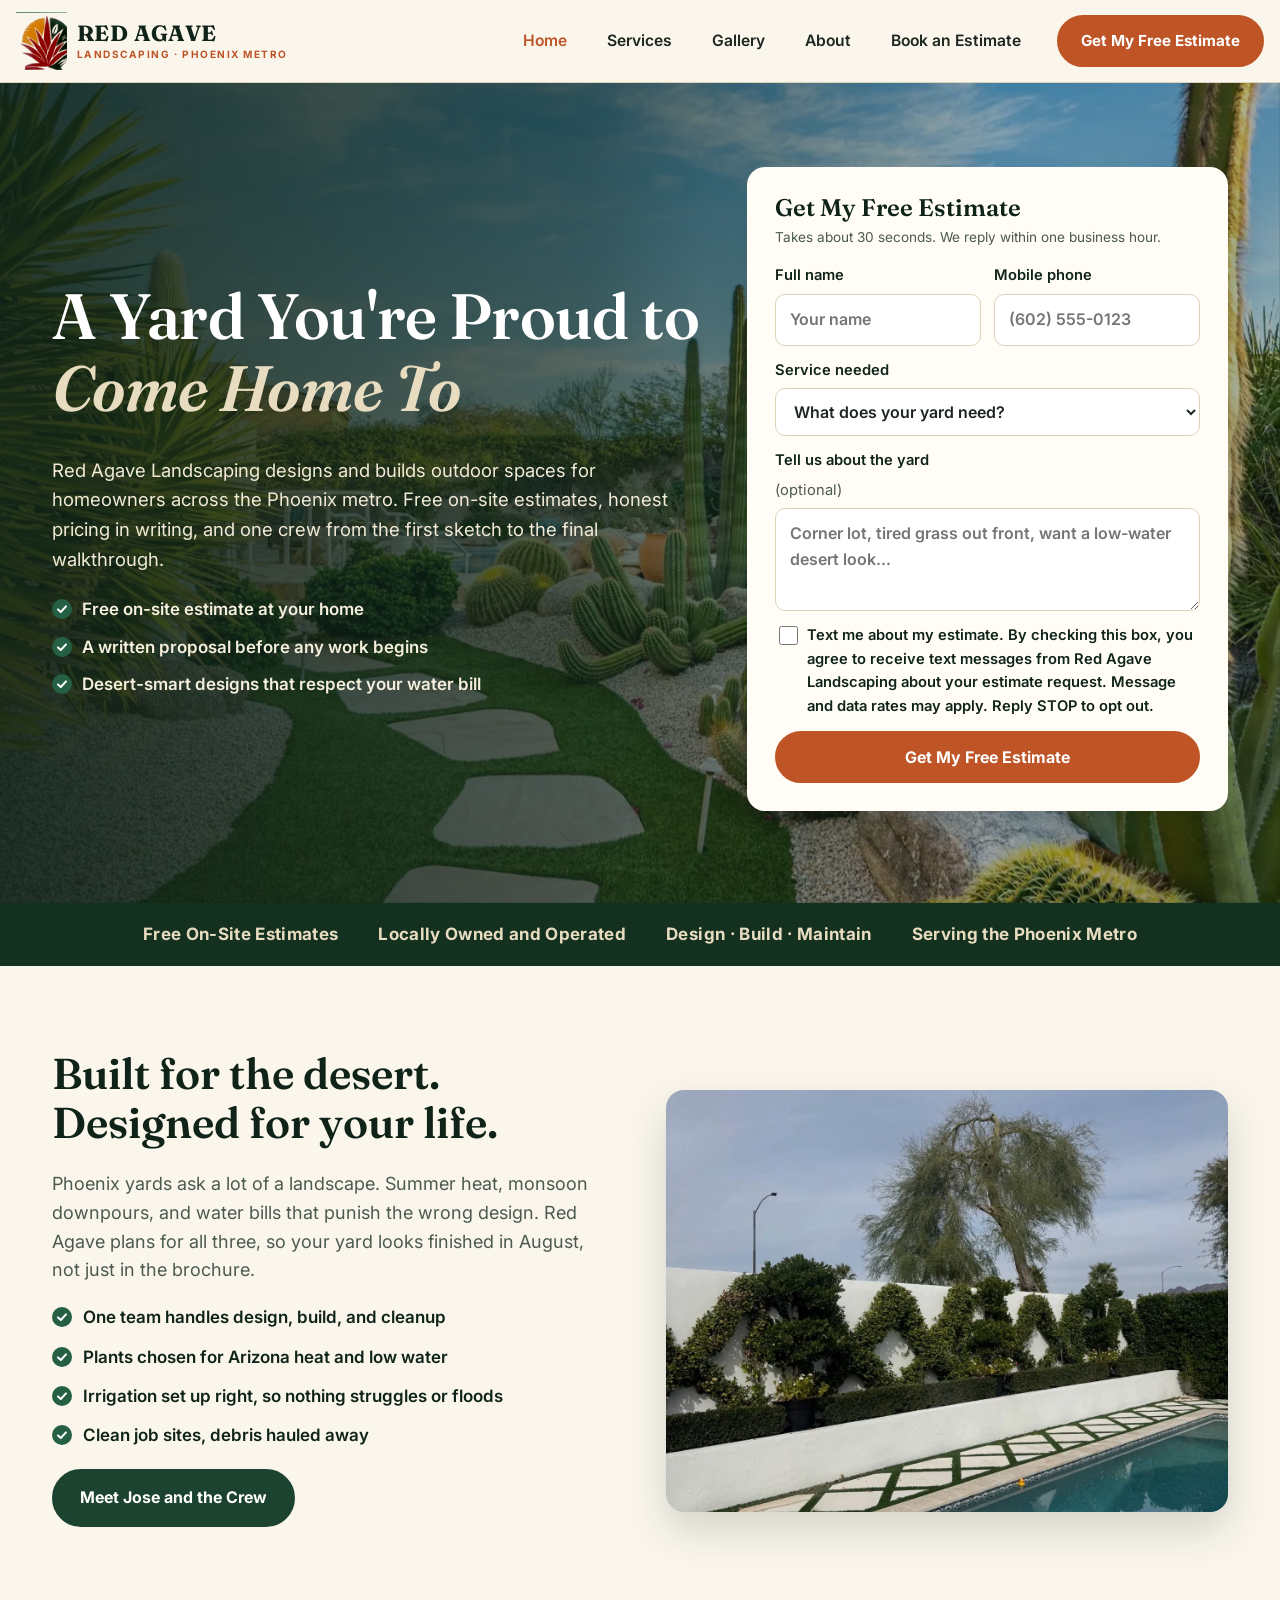
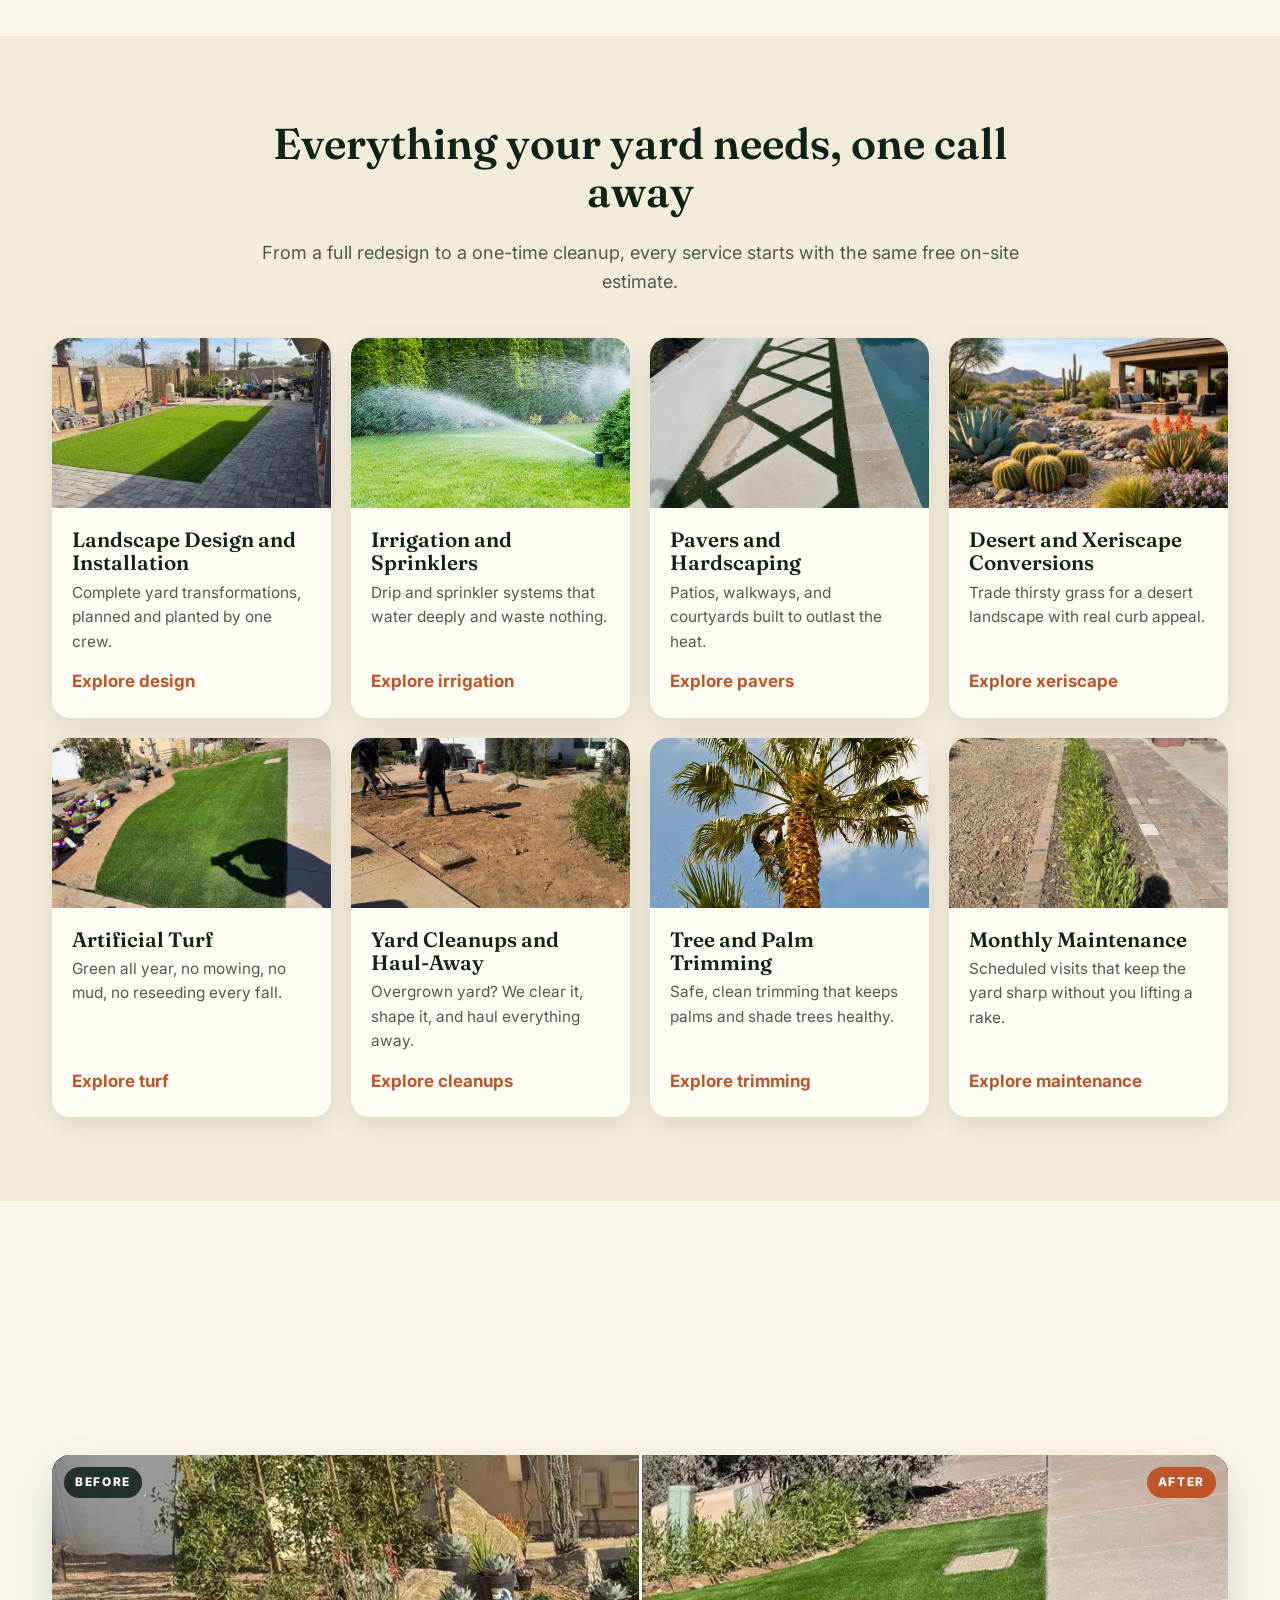
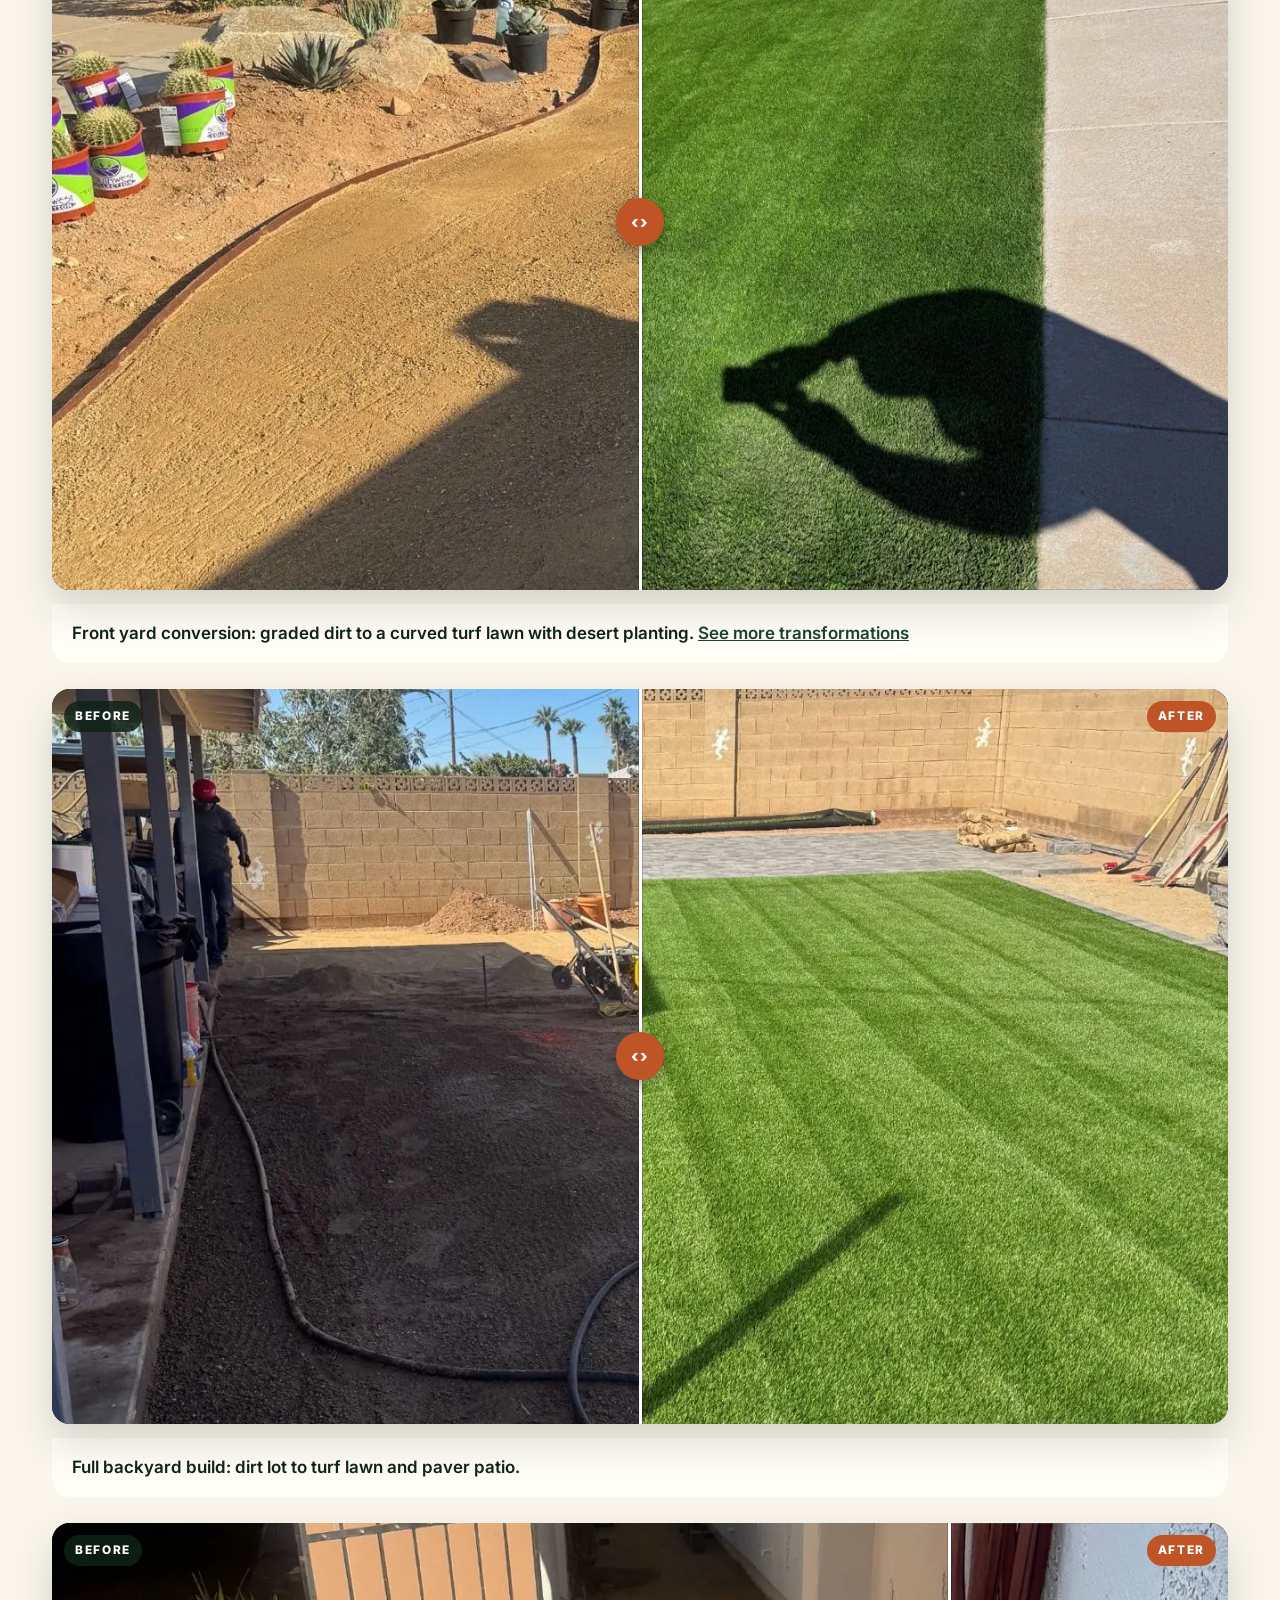
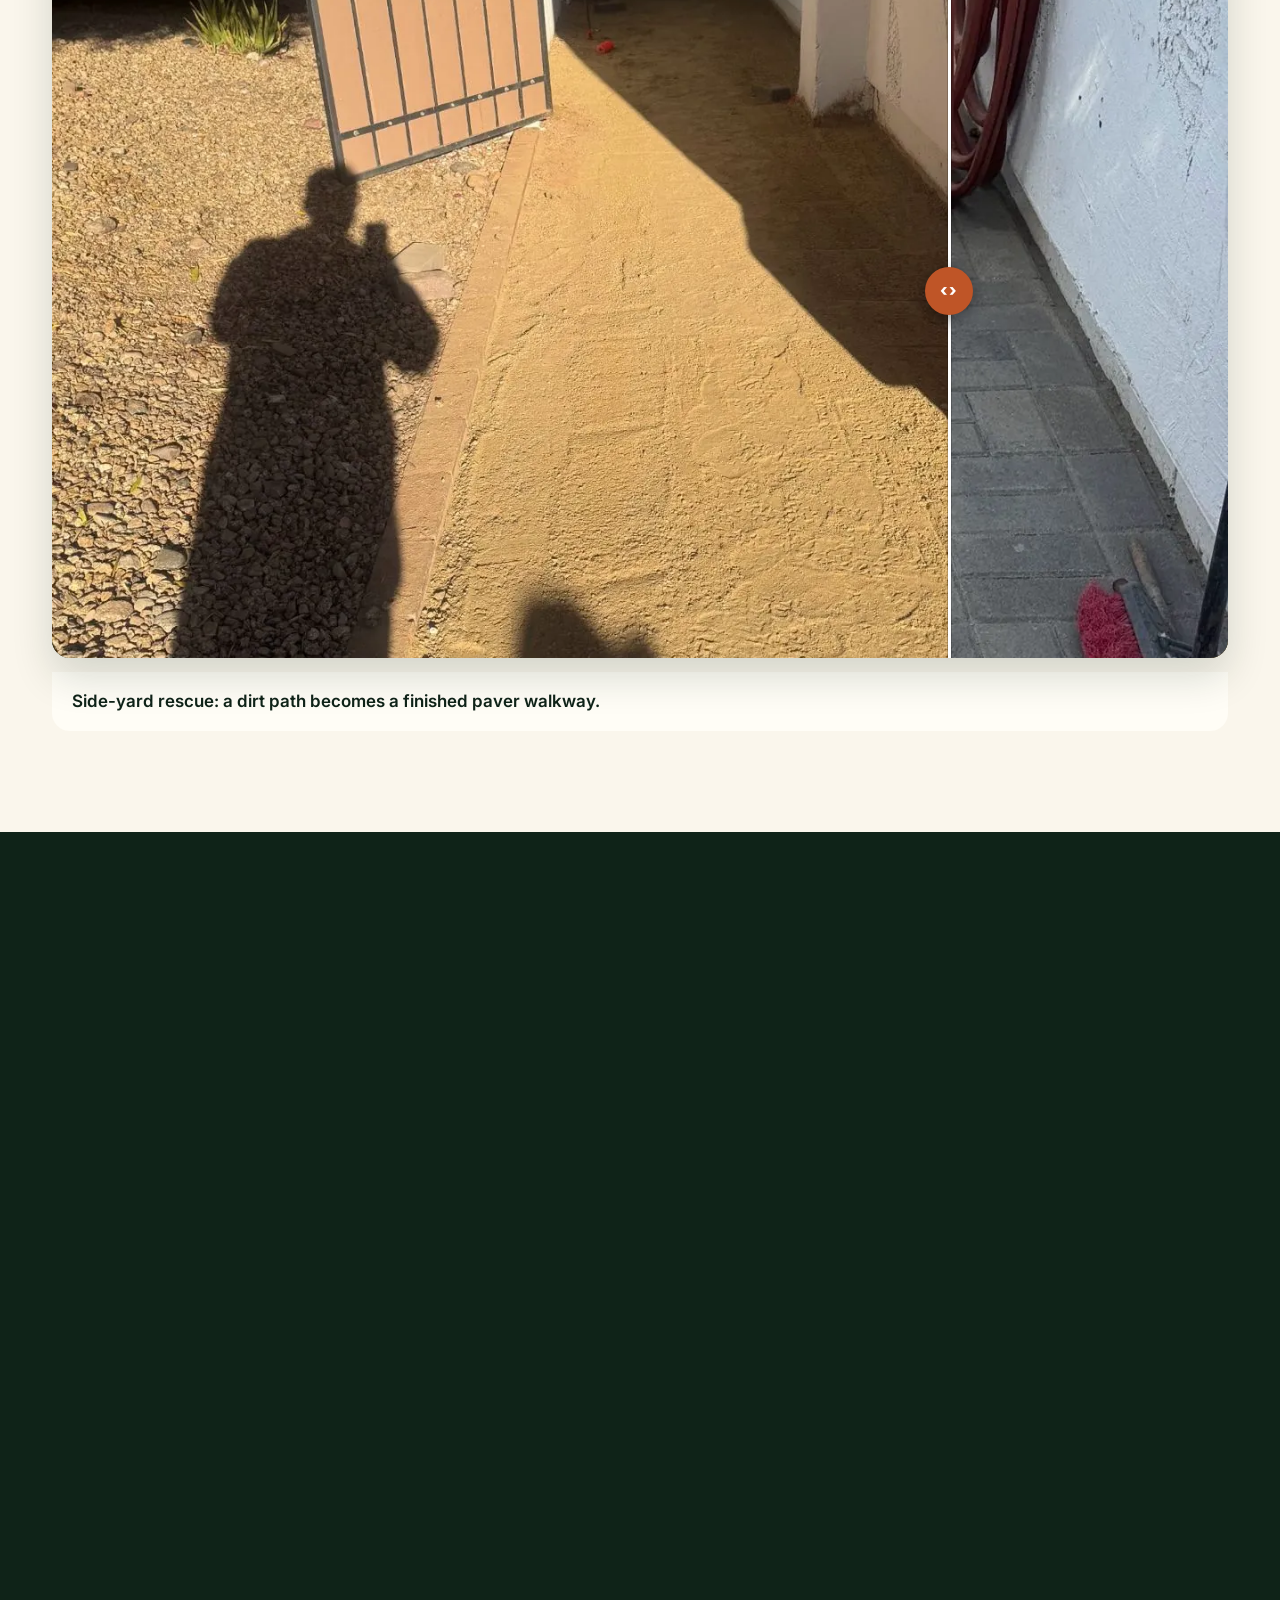
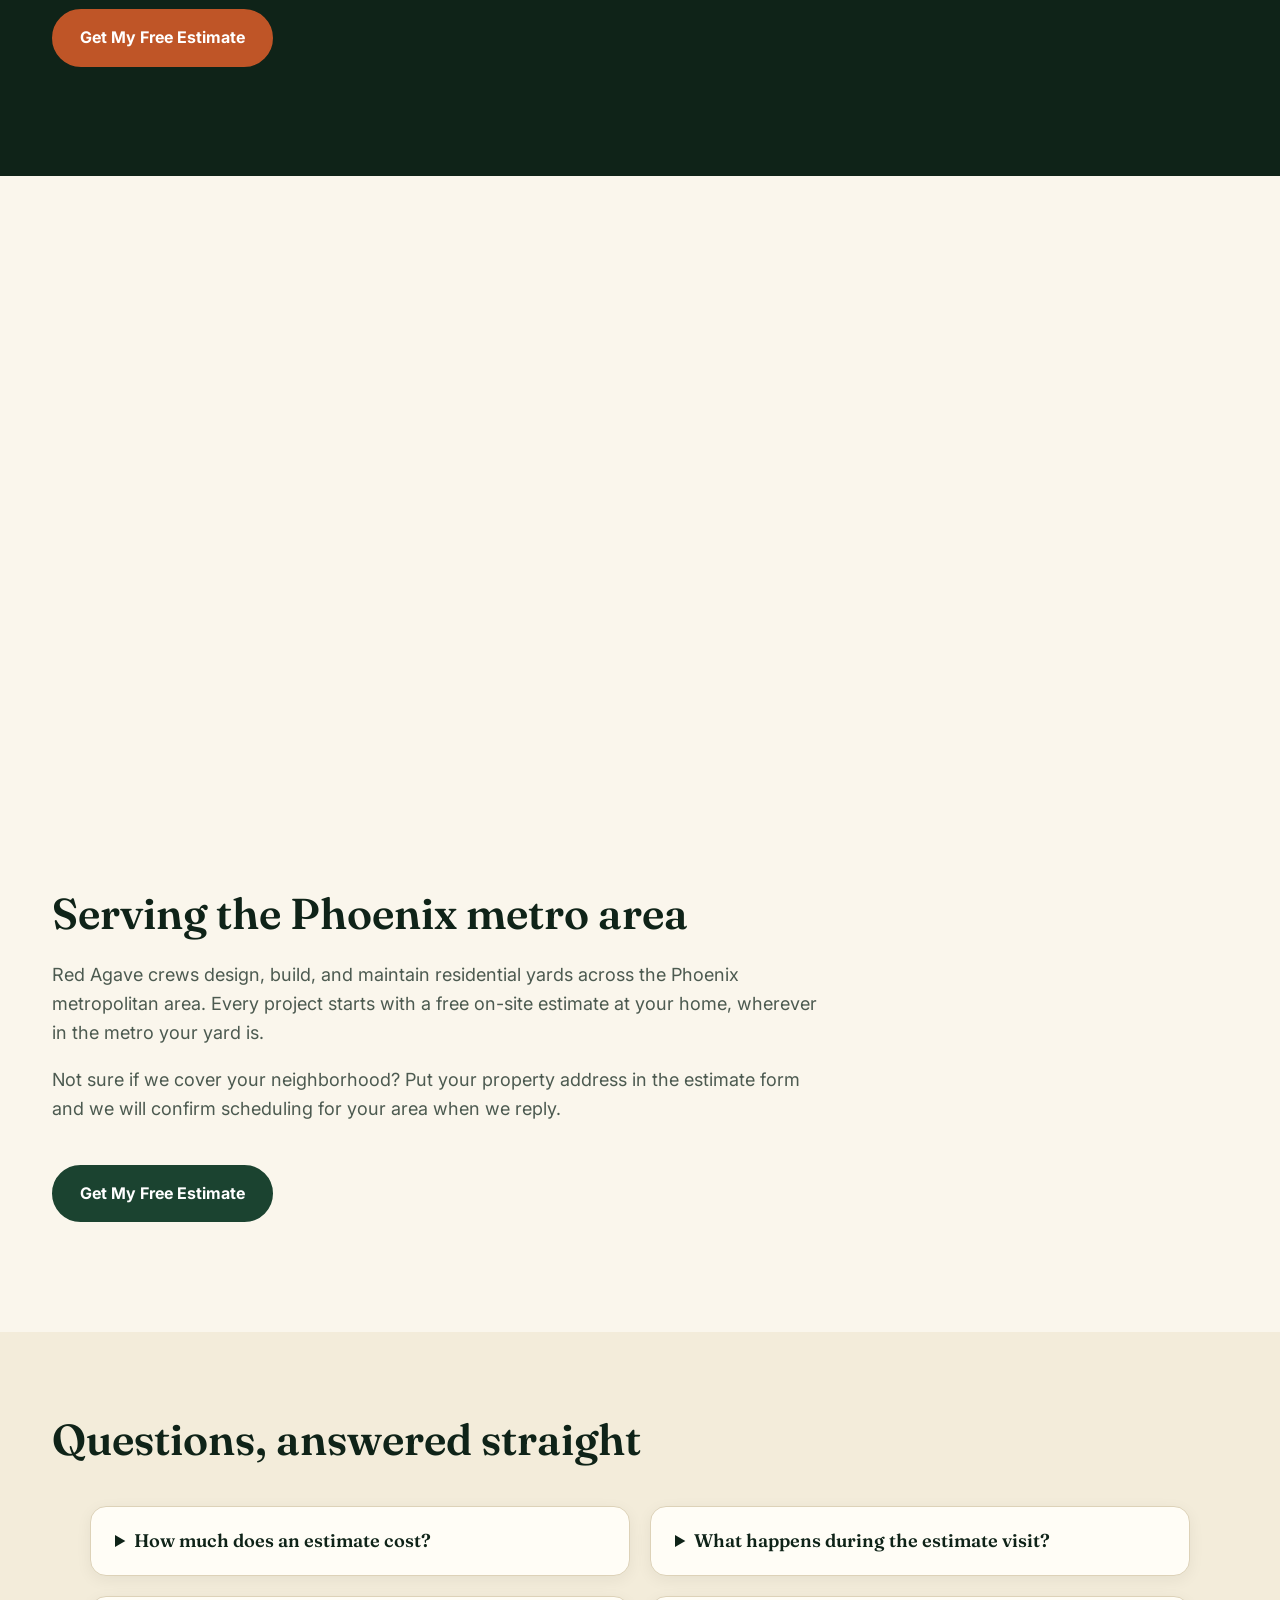
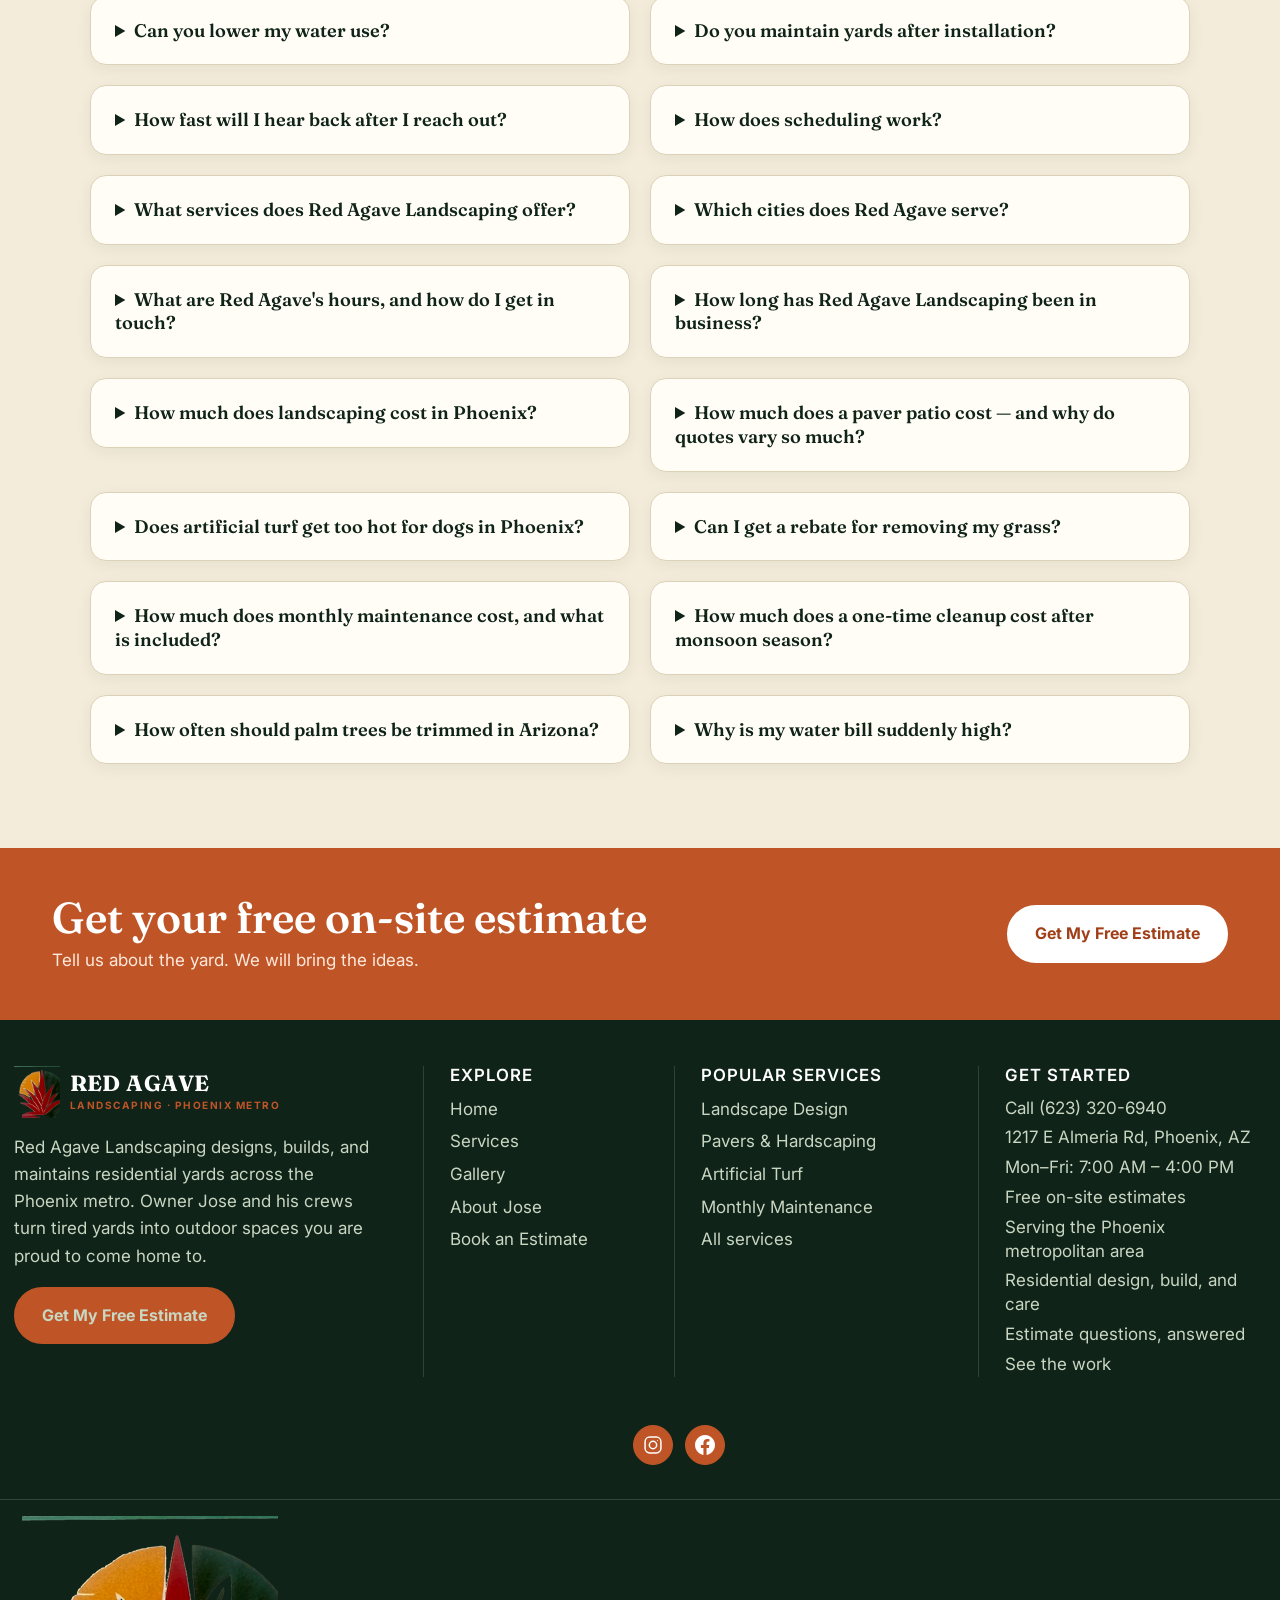
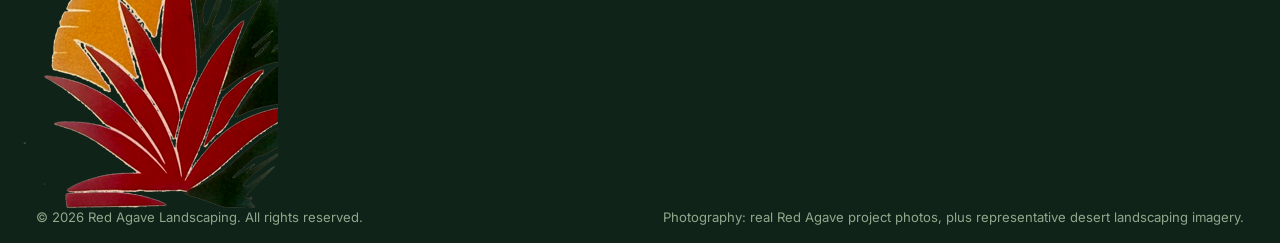
==== commit 94b53ce8: "SEO fix package: canonical, OG/Twitter cards, favicon, schema domain fix (HTML)" ====
--- a/index.html
+++ b/index.html
@@ -5,11 +5,25 @@
 <meta name="viewport" content="width=device-width, initial-scale=1">
 <title>Red Agave Landscaping | Desert Landscaping in the Phoenix Metro</title>
 <meta name="description" content="Red Agave Landscaping designs, builds, and maintains residential yards across the Phoenix metro. Free on-site estimates, xeriscape conversions, pavers, turf, irrigation, and monthly care.">
+<link rel="canonical" href="https://redagavelandscapingaz.com">
+<meta property="og:type" content="website">
+<meta property="og:site_name" content="Red Agave Landscaping">
+<meta property="og:title" content="Red Agave Landscaping | Desert Landscaping in the Phoenix Metro">
+<meta property="og:description" content="Red Agave Landscaping designs, builds, and maintains residential yards across the Phoenix metro. Free on-site estimates, xeriscape conversions, pavers, turf, irrigation, and monthly care.">
+<meta property="og:url" content="https://redagavelandscapingaz.com">
+<meta property="og:image" content="https://redagavelandscapingaz.com/assets/img/og-cover.jpg">
+<meta property="og:image:width" content="1200">
+<meta property="og:image:height" content="740">
+<meta name="twitter:card" content="summary_large_image">
+<meta name="twitter:title" content="Red Agave Landscaping | Desert Landscaping in the Phoenix Metro">
+<meta name="twitter:description" content="Red Agave Landscaping designs, builds, and maintains residential yards across the Phoenix metro. Free on-site estimates, xeriscape conversions, pavers, turf, irrigation, and monthly care.">
+<meta name="twitter:image" content="https://redagavelandscapingaz.com/assets/img/og-cover.jpg">
 <link rel="preconnect" href="https://fonts.googleapis.com">
 <link rel="preconnect" href="https://fonts.gstatic.com" crossorigin>
 <link href="https://fonts.googleapis.com/css2?family=Fraunces:ital,wght@0,500;0,600;0,700;1,500&family=Inter:wght@400;600;700;800&display=swap" rel="stylesheet">
 <link rel="stylesheet" href="assets/styles.css">
-<link rel="icon" type="image/png" href="assets/img/logo-official.png">
+<link rel="icon" type="image/png" sizes="64x64" href="assets/img/favicon-64.png">
+<link rel="apple-touch-icon" sizes="180x180" href="assets/img/apple-touch-icon.png">
 <script type="application/ld+json">
 {
   "@context": "https://schema.org",
@@ -196,6 +210,38 @@
     },
     {
       "@type": "Question",
+      "name": "Can you lower my water use?",
+      "acceptedAnswer": {
+        "@type": "Answer",
+        "text": "Yes. Xeriscape conversions, drip irrigation, and smart scheduling are core Red Agave work. We design planting that thrives on desert water budgets and set your system to match."
+      }
+    },
+    {
+      "@type": "Question",
+      "name": "Do you maintain yards after installation?",
+      "acceptedAnswer": {
+        "@type": "Answer",
+        "text": "We do. Monthly maintenance covers trimming, weed control, irrigation checks, and seasonal touch-ups, so the yard we build stays the yard you fell for."
+      }
+    },
+    {
+      "@type": "Question",
+      "name": "How fast will I hear back after I reach out?",
+      "acceptedAnswer": {
+        "@type": "Answer",
+        "text": "Jose's team replies within one business hour. From there we book your on-site visit at a time that suits you, confirm it before we come, and remind you ahead of the appointment."
+      }
+    },
+    {
+      "@type": "Question",
+      "name": "How does scheduling work?",
+      "acceptedAnswer": {
+        "@type": "Answer",
+        "text": "Send the estimate form and Jose's team replies to lock in a visit time that suits you. We confirm before we come and remind you ahead of the appointment. The visit itself takes about 30 minutes, and your written proposal follows."
+      }
+    },
+    {
+      "@type": "Question",
       "name": "What services does Red Agave Landscaping offer?",
       "acceptedAnswer": {
         "@type": "Answer",
@@ -212,10 +258,34 @@
     },
     {
       "@type": "Question",
+      "name": "What are Red Agave's hours, and how do I get in touch?",
+      "acceptedAnswer": {
+        "@type": "Answer",
+        "text": "We work Monday to Friday, 7:00 AM to 4:00 PM. Call (623) 320-6940, or book your free on-site estimate online any time and we will confirm your visit."
+      }
+    },
+    {
+      "@type": "Question",
+      "name": "How long has Red Agave Landscaping been in business?",
+      "acceptedAnswer": {
+        "@type": "Answer",
+        "text": "Red Agave is a family-owned Phoenix metro company serving Valley homeowners since 2008. The owner scopes your project in person, and the crew that starts your job finishes it."
+      }
+    },
+    {
+      "@type": "Question",
       "name": "How much does landscaping cost in Phoenix?",
       "acceptedAnswer": {
         "@type": "Answer",
-        "text": "Honest answer: it depends on the yard, and anyone who prices it sight-unseen is guessing. What moves the number is the size of the yard, the materials you choose, access, and what is hiding underground — Valley caliche can add real digging time. We do not quote from a price list. We come out, measure your yard, and put the full price in a written proposal. Book a free on-site estimate or call (623) 320-6940, and you will know exactly what your project costs before you agree to anything."
+        "text": "Honest answer: it depends on the yard, and anyone who prices it sight-unseen is guessing. Around Phoenix, most desert landscaping projects land somewhere between $3,000 and $25,000, and what moves the number is size, materials, access, and what is hiding underground — Valley caliche can add real digging time. We do not quote from a price list. We come out, measure your yard, and put the full price in a written proposal. Book a free on-site estimate or call (623) 320-6940, and you will know exactly what your project costs before you agree to anything."
+      }
+    },
+    {
+      "@type": "Question",
+      "name": "How much does a paver patio cost — and why do quotes vary so much?",
+      "acceptedAnswer": {
+        "@type": "Answer",
+        "text": "Published Phoenix pricing runs about $14 to $28 per square foot installed, and the gap between a cheap quote and a solid one is usually what sits under the pavers: base depth, edge restraint, polymeric sand, and how much caliche the crew has to break through. A low bid that skips the base looks the same on day one and starts failing in a couple of years. Our proposals spell out the build, not just the surface. Book a free on-site estimate or call (623) 320-6940 and we will price your patio with the base work included, in writing."
       }
     },
     {
@@ -224,6 +294,38 @@
       "acceptedAnswer": {
         "@type": "Answer",
         "text": "Turf does get hot in direct Arizona sun — any installer who tells you otherwise is not being straight with you. What makes it workable for dogs is the system underneath: proper drainage so urine rinses through instead of baking in, and odor-control infill so the yard does not smell by August. Most dogs do what they do on pavement — they use it morning and evening and find the shade at midday, and a quick rinse cools the surface fast. If turf is on your list, book a free on-site estimate or call (623) 320-6940 and we will talk through the pet setup honestly for your yard."
+      }
+    },
+    {
+      "@type": "Question",
+      "name": "Can I get a rebate for removing my grass?",
+      "acceptedAnswer": {
+        "@type": "Answer",
+        "text": "Quite possibly, yes. Phoenix pays $2.00 per square foot for grass removal, Chandler pays $1.50 per square foot (up to $2,000), Mesa offers up to about $2,100, and SRP offers up to $3 per square foot — but every program requires pre-approval BEFORE the grass comes out, so do not start digging first. We handle the conversion itself: grass removal, grading, decomposed granite, and drip-fed desert planting. Book a free on-site estimate or call (623) 320-6940 and we will walk the yard and talk through which rebate your home qualifies for before anything is removed."
+      }
+    },
+    {
+      "@type": "Question",
+      "name": "How much does monthly maintenance cost, and what is included?",
+      "acceptedAnswer": {
+        "@type": "Answer",
+        "text": "Across the Phoenix market, monthly yard service generally runs $100 to $300 a month depending on lot size and how often we visit — desert yards on an every-four-weeks visit sit near the lower end. Our maintenance covers trimming, weed control, irrigation checks, and seasonal touch-ups, so the yard stays handled without you chasing it. Your exact price depends on your yard, so we set it at a free on-site estimate — book online or call (623) 320-6940 and we will put it in writing."
+      }
+    },
+    {
+      "@type": "Question",
+      "name": "How much does a one-time cleanup cost after monsoon season?",
+      "acceptedAnswer": {
+        "@type": "Answer",
+        "text": "One-time cleanups in Phoenix average around $372 in Angi's local data, with most falling between $207 and $620 — and a yard that took a real monsoon beating, with downed limbs and heavy debris, can run more. A Red Agave cleanup covers storm and monsoon debris, overgrown shrubs cut back, dead plant removal, and full haul-away, so the yard is actually finished when we leave. Book a free on-site estimate or call (623) 320-6940 and we will price your cleanup after seeing the yard, not before."
+      }
+    },
+    {
+      "@type": "Question",
+      "name": "How often should palm trees be trimmed in Arizona?",
+      "acceptedAnswer": {
+        "@type": "Answer",
+        "text": "Once a year is the rhythm for most palms, ideally May through July, before monsoon storms turn dead fronds into projectiles. Good trimming removes the brown, dead fronds only — cutting green fronds stresses the tree. Shade trees like mesquite and palo verde follow the same logic: a thinning in May or June cuts wind load before the storms. We fold palm and tree trimming into cleanups and maintenance visits. Book a free on-site estimate or call (623) 320-6940 and we will take a look at your trees."
       }
     },
     {
@@ -242,7 +344,7 @@
 <a class="skip" href="#main">Skip to content</a>
 <header class="site-header">
   <div class="wrap header-in">
-    <a class="brand" href="index.html" aria-label="Red Agave Landscaping, home"><img class="brand-logo" src="assets/img/logo-official.png" alt="Red Agave Landscaping LLC logo"><span><span class="brand-name">RED AGAVE</span><span class="brand-sub">LANDSCAPING · PHOENIX METRO</span></span></a>
+    <a class="brand" href="index.html" aria-label="Red Agave Landscaping, home"><img class="brand-logo" src="assets/img/logo-official-256.png" alt="Red Agave Landscaping LLC logo"><span><span class="brand-name">RED AGAVE</span><span class="brand-sub">LANDSCAPING · PHOENIX METRO</span></span></a>
     <button class="nav-toggle" aria-label="Open menu" aria-expanded="false" aria-controls="main-nav"><span></span><span></span><span></span></button>
     <nav class="main-nav" id="main-nav" aria-label="Main">
       <ul>
@@ -259,7 +361,7 @@
 <main id="main">
 
 <section class="hero">
-  <div class="hero-media"><img src="assets/img/hero.jpg" alt="Finished desert landscaped backyard with stone patio and mature planting in the Phoenix metro" fetchpriority="high"></div>
+  <div class="hero-media"><img src="assets/img/hero.webp" alt="Finished desert landscaped backyard with stone patio and mature planting in the Phoenix metro" fetchpriority="high"></div>
   <div class="hero-shade"></div>
   <div class="wrap hero-in">
     <div>
@@ -341,7 +443,7 @@
       </ul>
       <p><a class="btn btn-green" href="about.html">Meet Jose and the Crew</a></p>
     </div>
-    <div><img src="assets/img/jose/pool-wide.jpg" alt="Pool deck with diamond pavers, turf inlay, and a sculpted espalier wall, built by Red Agave Landscaping" loading="lazy"></div>
+    <div><img src="assets/img/jose/pool-wide.webp" alt="Pool deck with diamond pavers, turf inlay, and a sculpted espalier wall, built by Red Agave Landscaping" loading="lazy"></div>
   </div>
 </section>
 
@@ -352,14 +454,14 @@
       <p class="lede">From a full redesign to a one-time cleanup, every service starts with the same free on-site estimate.</p>
     </div>
     <div class="cards">
-      <a class="card" href="services.html#design"><img src="assets/img/jose/backyard-after-2.jpg" alt="Backyard transformation by Red Agave: artificial turf lawn with a paver patio" loading="lazy"><span class="card-body"><h3>Landscape Design and Installation</h3><p>Complete yard transformations, planned and planted by one crew.</p><span class="card-link">Explore design</span></span></a>
-      <a class="card" href="services.html#irrigation"><img src="assets/img/irrigation.jpg" alt="Sprinkler system watering a green lawn evenly" loading="lazy"><span class="card-body"><h3>Irrigation and Sprinklers</h3><p>Drip and sprinkler systems that water deeply and waste nothing.</p><span class="card-link">Explore irrigation</span></span></a>
-      <a class="card" href="services.html#hardscaping"><img src="assets/img/jose/pool-deck.jpg" alt="Diamond-pattern pavers with artificial turf inlay beside a pool, by Red Agave Landscaping" loading="lazy"><span class="card-body"><h3>Pavers and Hardscaping</h3><p>Patios, walkways, and courtyards built to outlast the heat.</p><span class="card-link">Explore pavers</span></span></a>
+      <a class="card" href="services.html#design"><img src="assets/img/jose/backyard-after-2.webp" alt="Backyard transformation by Red Agave: artificial turf lawn with a paver patio" loading="lazy"><span class="card-body"><h3>Landscape Design and Installation</h3><p>Complete yard transformations, planned and planted by one crew.</p><span class="card-link">Explore design</span></span></a>
+      <a class="card" href="services.html#irrigation"><img src="assets/img/irrigation.webp" alt="Sprinkler system watering a green lawn evenly" loading="lazy"><span class="card-body"><h3>Irrigation and Sprinklers</h3><p>Drip and sprinkler systems that water deeply and waste nothing.</p><span class="card-link">Explore irrigation</span></span></a>
+      <a class="card" href="services.html#hardscaping"><img src="assets/img/jose/pool-deck.webp" alt="Diamond-pattern pavers with artificial turf inlay beside a pool, by Red Agave Landscaping" loading="lazy"><span class="card-body"><h3>Pavers and Hardscaping</h3><p>Patios, walkways, and courtyards built to outlast the heat.</p><span class="card-link">Explore pavers</span></span></a>
       <a class="card" href="services.html#xeriscape"><img src="assets/img/xeriscape.jpg" alt="Low water xeriscape garden with gravel, boulders, and desert plants" loading="lazy"><span class="card-body"><h3>Desert and Xeriscape Conversions</h3><p>Trade thirsty grass for a desert landscape with real curb appeal.</p><span class="card-link">Explore xeriscape</span></span></a>
-      <a class="card" href="services.html#turf"><img src="assets/img/jose/front-turf-after.jpg" alt="Curved artificial turf front lawn installed by Red Agave Landscaping" loading="lazy"><span class="card-body"><h3>Artificial Turf</h3><p>Green all year, no mowing, no mud, no reseeding every fall.</p><span class="card-link">Explore turf</span></span></a>
-      <a class="card" href="services.html#cleanups"><img src="assets/img/jose/crew-grading.jpg" alt="Red Agave crew grading a front yard at the start of a cleanup and rebuild" loading="lazy"><span class="card-body"><h3>Yard Cleanups and Haul-Away</h3><p>Overgrown yard? We clear it, shape it, and haul everything away.</p><span class="card-link">Explore cleanups</span></span></a>
+      <a class="card" href="services.html#turf"><img src="assets/img/jose/front-turf-after.webp" alt="Curved artificial turf front lawn installed by Red Agave Landscaping" loading="lazy"><span class="card-body"><h3>Artificial Turf</h3><p>Green all year, no mowing, no mud, no reseeding every fall.</p><span class="card-link">Explore turf</span></span></a>
+      <a class="card" href="services.html#cleanups"><img src="assets/img/jose/crew-grading.webp" alt="Red Agave crew grading a front yard at the start of a cleanup and rebuild" loading="lazy"><span class="card-body"><h3>Yard Cleanups and Haul-Away</h3><p>Overgrown yard? We clear it, shape it, and haul everything away.</p><span class="card-link">Explore cleanups</span></span></a>
       <a class="card" href="services.html#trees"><img src="assets/img/palm.jpg" alt="Tall palm trees trimmed and cleaned against a blue sky" loading="lazy"><span class="card-body"><h3>Tree and Palm Trimming</h3><p>Safe, clean trimming that keeps palms and shade trees healthy.</p><span class="card-link">Explore trimming</span></span></a>
-      <a class="card" href="services.html#maintenance"><img src="assets/img/jose/walkway-after.jpg" alt="Finished paver walkway with a new hedge row, maintained by Red Agave Landscaping" loading="lazy"><span class="card-body"><h3>Monthly Maintenance</h3><p>Scheduled visits that keep the yard sharp without you lifting a rake.</p><span class="card-link">Explore maintenance</span></span></a>
+      <a class="card" href="services.html#maintenance"><img src="assets/img/jose/walkway-after.webp" alt="Finished paver walkway with a new hedge row, maintained by Red Agave Landscaping" loading="lazy"><span class="card-body"><h3>Monthly Maintenance</h3><p>Scheduled visits that keep the yard sharp without you lifting a rake.</p><span class="card-link">Explore maintenance</span></span></a>
     </div>
   </div>
 </section>
@@ -371,8 +473,8 @@
       <p class="lede">Real Red Agave projects, photographed by the crew on site. Drag the handle on each one — the rest of the story is in the <a href="gallery.html">gallery</a>.</p>
     </div>
     <div class="ba-slider" data-ba-slider>
-      <img class="ba-img" src="assets/img/jose/front-turf-before.jpg" alt="Front yard graded to bare dirt before a Red Agave turf conversion">
-      <div class="ba-after-wrap"><img class="ba-img" src="assets/img/jose/front-turf-after.jpg" alt="The same front yard finished with a curved artificial turf lawn by Red Agave Landscaping"></div>
+      <img class="ba-img" src="assets/img/jose/front-turf-before.webp" alt="Front yard graded to bare dirt before a Red Agave turf conversion">
+      <div class="ba-after-wrap"><img class="ba-img" src="assets/img/jose/front-turf-after.webp" alt="The same front yard finished with a curved artificial turf lawn by Red Agave Landscaping"></div>
       <span class="ba-tag">BEFORE</span>
       <span class="ba-tag after">AFTER</span>
       <div class="ba-handle" aria-hidden="true"><span class="ba-knob">&#8249;&#8250;</span></div>
@@ -380,8 +482,8 @@
     </div>
     <p class="ba-caption ba-caption-wide">Front yard conversion: graded dirt to a curved turf lawn with desert planting. <a href="gallery.html">See more transformations</a></p>
     <div class="ba-slider" data-ba-slider style="margin-top:26px">
-      <img class="ba-img" src="assets/img/jose/backyard-before.jpg" alt="Backyard graded to dirt with the Red Agave crew compacting the base">
-      <div class="ba-after-wrap"><img class="ba-img" src="assets/img/jose/backyard-after.jpg" alt="Finished backyard with artificial turf lawn and paver patio"></div>
+      <img class="ba-img" src="assets/img/jose/backyard-before.webp" alt="Backyard graded to dirt with the Red Agave crew compacting the base">
+      <div class="ba-after-wrap"><img class="ba-img" src="assets/img/jose/backyard-after.webp" alt="Finished backyard with artificial turf lawn and paver patio"></div>
       <span class="ba-tag">BEFORE</span>
       <span class="ba-tag after">AFTER</span>
       <div class="ba-handle" aria-hidden="true"><span class="ba-knob">&#8249;&#8250;</span></div>
@@ -389,8 +491,8 @@
     </div>
     <p class="ba-caption ba-caption-wide">Full backyard build: dirt lot to turf lawn and paver patio.</p>
     <div class="ba-slider" data-ba-slider style="margin-top:26px">
-      <img class="ba-img" src="assets/img/jose/sideyard-before.jpg" alt="Bare dirt side yard path before renovation">
-      <div class="ba-after-wrap"><img class="ba-img" src="assets/img/jose/sideyard-after.jpg" alt="Finished side-yard paver walkway"></div>
+      <img class="ba-img" src="assets/img/jose/sideyard-before.webp" alt="Bare dirt side yard path before renovation">
+      <div class="ba-after-wrap"><img class="ba-img" src="assets/img/jose/sideyard-after.webp" alt="Finished side-yard paver walkway"></div>
       <span class="ba-tag">BEFORE</span>
       <span class="ba-tag after">AFTER</span>
       <div class="ba-handle" aria-hidden="true"><span class="ba-knob">&#8249;&#8250;</span></div>
@@ -419,7 +521,7 @@
 
 <section class="section">
   <div class="wrap split">
-    <div><img src="assets/img/jose/desert-cactus.jpg" alt="Front yard desert planting with barrel cacti, boulders, and gravel beds beside a curved turf lawn, by Red Agave Landscaping" loading="lazy"></div>
+    <div><img src="assets/img/jose/desert-cactus.webp" alt="Front yard desert planting with barrel cacti, boulders, and gravel beds beside a curved turf lawn, by Red Agave Landscaping" loading="lazy"></div>
     <div>
       <h2>The front yard your neighbors slow down for</h2>
       <p class="lede">Curb appeal is the cheapest renovation there is. A Red Agave front yard conversion pairs sculptural desert plants with clean rock work and lighting-ready layouts, so the house looks cared for from the street, every day of the year.</p>
@@ -452,10 +554,21 @@
     <div class="faq">
       <details><summary>How much does an estimate cost?</summary><p>Nothing. On-site estimates are free, and the visit comes with a written proposal. You will know exactly what your project costs before you agree to anything.</p></details>
       <details><summary>What happens during the estimate visit?</summary><p>We walk the property with you for about 30 minutes, listen to what you want, take measurements and photos, and talk through options and budget. Your written proposal follows, with no obligation.</p></details>
+      <details><summary>Can you lower my water use?</summary><p>Yes. Xeriscape conversions, drip irrigation, and smart scheduling are core Red Agave work. We design planting that thrives on desert water budgets and set your system to match.</p></details>
+      <details><summary>Do you maintain yards after installation?</summary><p>We do. Monthly maintenance covers trimming, weed control, irrigation checks, and seasonal touch-ups, so the yard we build stays the yard you fell for.</p></details>
+      <details><summary>How fast will I hear back after I reach out?</summary><p>Jose's team replies within one business hour. From there we book your on-site visit at a time that suits you, confirm it before we come, and remind you ahead of the appointment.</p></details>
+      <details><summary>How does scheduling work?</summary><p>Send the estimate form and Jose's team replies to lock in a visit time that suits you. We confirm before we come and remind you ahead of the appointment. The visit itself takes about 30 minutes, and your written proposal follows.</p></details>
       <details><summary>What services does Red Agave Landscaping offer?</summary><p>Landscape design and installation, irrigation and sprinklers, pavers and hardscaping, desert and xeriscape conversions, artificial turf, yard cleanups and haul-away, tree and palm trimming, and monthly maintenance. Every project starts with a free on-site estimate.</p></details>
       <details><summary>Which cities does Red Agave serve?</summary><p>Phoenix, Ahwatukee, Chandler, Paradise Valley, Peoria, Glendale, Surprise, and Anthem. If you are nearby and not sure, ask — we will tell you straight whether we cover your neighborhood.</p></details>
-      <details><summary>How much does landscaping cost in Phoenix?</summary><p>Honest answer: it depends on the yard, and anyone who prices it sight-unseen is guessing. What moves the number is the size of the yard, the materials you choose, access, and what is hiding underground — Valley caliche can add real digging time. We do not quote from a price list. We come out, measure your yard, and put the full price in a written proposal. Book a free on-site estimate or call (623) 320-6940, and you will know exactly what your project costs before you agree to anything.</p></details>
+      <details><summary>What are Red Agave's hours, and how do I get in touch?</summary><p>We work Monday to Friday, 7:00 AM to 4:00 PM. Call (623) 320-6940, or book your free on-site estimate online any time and we will confirm your visit.</p></details>
+      <details><summary>How long has Red Agave Landscaping been in business?</summary><p>Red Agave is a family-owned Phoenix metro company serving Valley homeowners since 2008. The owner scopes your project in person, and the crew that starts your job finishes it.</p></details>
+      <details><summary>How much does landscaping cost in Phoenix?</summary><p>Honest answer: it depends on the yard, and anyone who prices it sight-unseen is guessing. Around Phoenix, most desert landscaping projects land somewhere between $3,000 and $25,000, and what moves the number is size, materials, access, and what is hiding underground — Valley caliche can add real digging time. We do not quote from a price list. We come out, measure your yard, and put the full price in a written proposal. Book a free on-site estimate or call (623) 320-6940, and you will know exactly what your project costs before you agree to anything.</p></details>
+      <details><summary>How much does a paver patio cost — and why do quotes vary so much?</summary><p>Published Phoenix pricing runs about $14 to $28 per square foot installed, and the gap between a cheap quote and a solid one is usually what sits under the pavers: base depth, edge restraint, polymeric sand, and how much caliche the crew has to break through. A low bid that skips the base looks the same on day one and starts failing in a couple of years. Our proposals spell out the build, not just the surface. Book a free on-site estimate or call (623) 320-6940 and we will price your patio with the base work included, in writing.</p></details>
       <details><summary>Does artificial turf get too hot for dogs in Phoenix?</summary><p>Turf does get hot in direct Arizona sun — any installer who tells you otherwise is not being straight with you. What makes it workable for dogs is the system underneath: proper drainage so urine rinses through instead of baking in, and odor-control infill so the yard does not smell by August. Most dogs do what they do on pavement — they use it morning and evening and find the shade at midday, and a quick rinse cools the surface fast. If turf is on your list, book a free on-site estimate or call (623) 320-6940 and we will talk through the pet setup honestly for your yard.</p></details>
+      <details><summary>Can I get a rebate for removing my grass?</summary><p>Quite possibly, yes. Phoenix pays $2.00 per square foot for grass removal, Chandler pays $1.50 per square foot (up to $2,000), Mesa offers up to about $2,100, and SRP offers up to $3 per square foot — but every program requires pre-approval BEFORE the grass comes out, so do not start digging first. We handle the conversion itself: grass removal, grading, decomposed granite, and drip-fed desert planting. Book a free on-site estimate or call (623) 320-6940 and we will walk the yard and talk through which rebate your home qualifies for before anything is removed.</p></details>
+      <details><summary>How much does monthly maintenance cost, and what is included?</summary><p>Across the Phoenix market, monthly yard service generally runs $100 to $300 a month depending on lot size and how often we visit — desert yards on an every-four-weeks visit sit near the lower end. Our maintenance covers trimming, weed control, irrigation checks, and seasonal touch-ups, so the yard stays handled without you chasing it. Your exact price depends on your yard, so we set it at a free on-site estimate — book online or call (623) 320-6940 and we will put it in writing.</p></details>
+      <details><summary>How much does a one-time cleanup cost after monsoon season?</summary><p>One-time cleanups in Phoenix average around $372 in Angi's local data, with most falling between $207 and $620 — and a yard that took a real monsoon beating, with downed limbs and heavy debris, can run more. A Red Agave cleanup covers storm and monsoon debris, overgrown shrubs cut back, dead plant removal, and full haul-away, so the yard is actually finished when we leave. Book a free on-site estimate or call (623) 320-6940 and we will price your cleanup after seeing the yard, not before.</p></details>
+      <details><summary>How often should palm trees be trimmed in Arizona?</summary><p>Once a year is the rhythm for most palms, ideally May through July, before monsoon storms turn dead fronds into projectiles. Good trimming removes the brown, dead fronds only — cutting green fronds stresses the tree. Shade trees like mesquite and palo verde follow the same logic: a thinning in May or June cuts wind load before the storms. We fold palm and tree trimming into cleanups and maintenance visits. Book a free on-site estimate or call (623) 320-6940 and we will take a look at your trees.</p></details>
       <details><summary>Why is my water bill suddenly high?</summary><p>Nine times out of ten in a desert yard, it is a leak you cannot see. Drip systems run in direct contact with the ground, and the most common failure is the poly tubing — roots, rodents, and pressure all work on it. The signs are a bill that jumped, pooling water, soggy spots, or plants drying out on the same line that is flooding somewhere else. Our crews check the whole system — emitters, valves, controller, and lines — and repair what they find. Book a free on-site estimate or call (623) 320-6940 and we will find the leak before the next bill does.</p></details>
     </div>
   </div>
@@ -475,7 +588,7 @@
 <footer class="site-footer">
   <div class="wrap footer-in">
     <div class="footer-brand">
-      <a class="brand" href="index.html" style="margin-bottom:16px"><img class="brand-logo" src="assets/img/logo-official.png" alt="Red Agave Landscaping LLC logo"><span><span class="brand-name">RED AGAVE</span><span class="brand-sub">LANDSCAPING · PHOENIX METRO</span></span></a>
+      <a class="brand" href="index.html" style="margin-bottom:16px"><img class="brand-logo" src="assets/img/logo-official-256.png" alt="Red Agave Landscaping LLC logo"><span><span class="brand-name">RED AGAVE</span><span class="brand-sub">LANDSCAPING · PHOENIX METRO</span></span></a>
       <p style="max-width:32em">Red Agave Landscaping designs, builds, and maintains residential yards across the Phoenix metro. Owner Jose and his crews turn tired yards into outdoor spaces you are proud to come home to.</p>
       <p style="margin:0"><a class="btn" href="book.html">Get My Free Estimate</a></p>
     </div>
@@ -520,6 +633,7 @@
     </div>
   </div>
   <div class="footer-bottom">
+    <div class="footer-bottom-logo"><img src="assets/img/logo-official-256.png" alt="Red Agave Landscaping LLC logo"></div>
     <div class="wrap">
       <span>© <span data-year>2026</span> Red Agave Landscaping. All rights reserved.</span>
       <span>Photography: real Red Agave project photos, plus representative desert landscaping imagery.</span>
@@ -532,6 +646,6 @@
 </div>
 <script src="assets/main.js" defer></script>
   <!-- HighLevel chat widget: Red Agave Website Chat (location f7IK70SRPnTvfqmfR4V1) -->
-  <script src="https://widgets.leadconnectorhq.com/loader.js" data-resources-url="https://widgets.leadconnectorhq.com/chat-widget/loader.js" data-widget-id="6aea214e38486f9fd19b566a"></script>
+  <script src="https://widgets.leadconnectorhq.com/loader.js" data-resources-url="https://widgets.leadconnectorhq.com/chat-widget/loader.js" data-widget-id="6ae88d17629a77bacfa60f7c"></script>
 </body>
 </html>
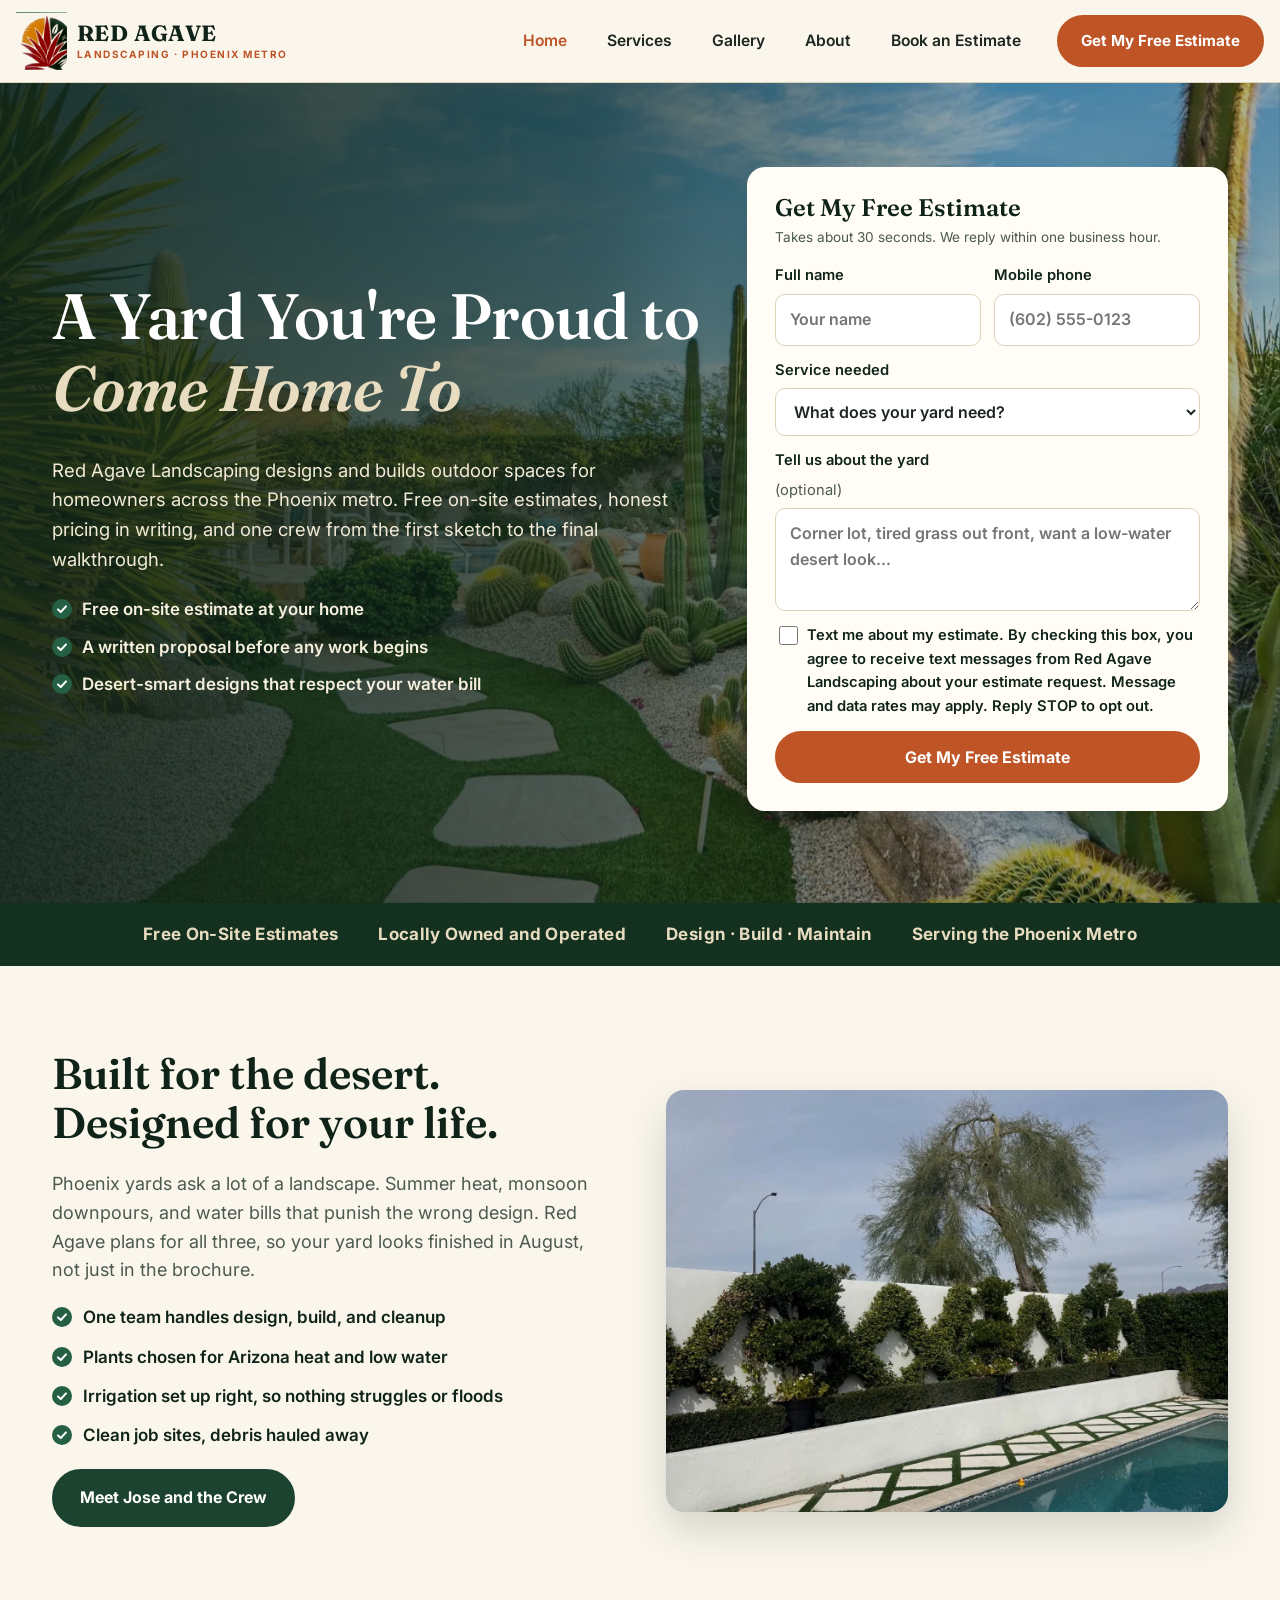
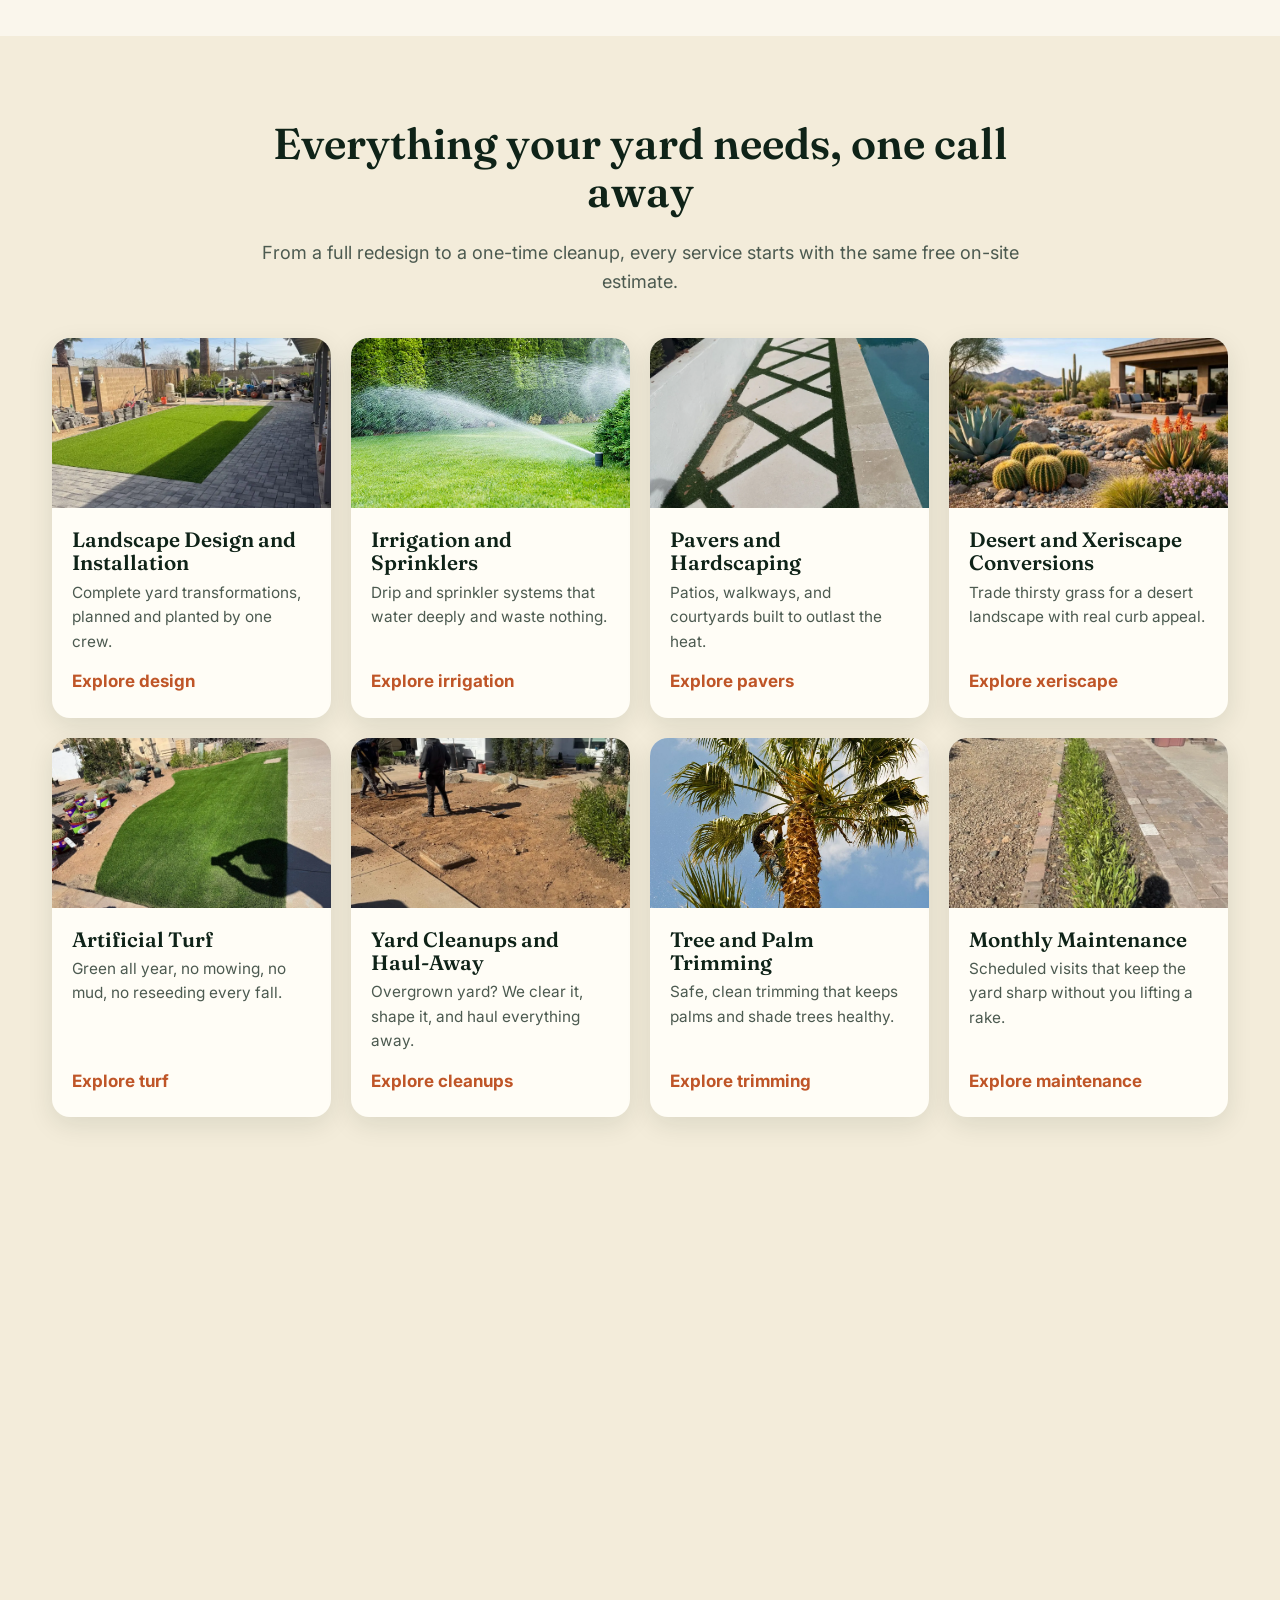
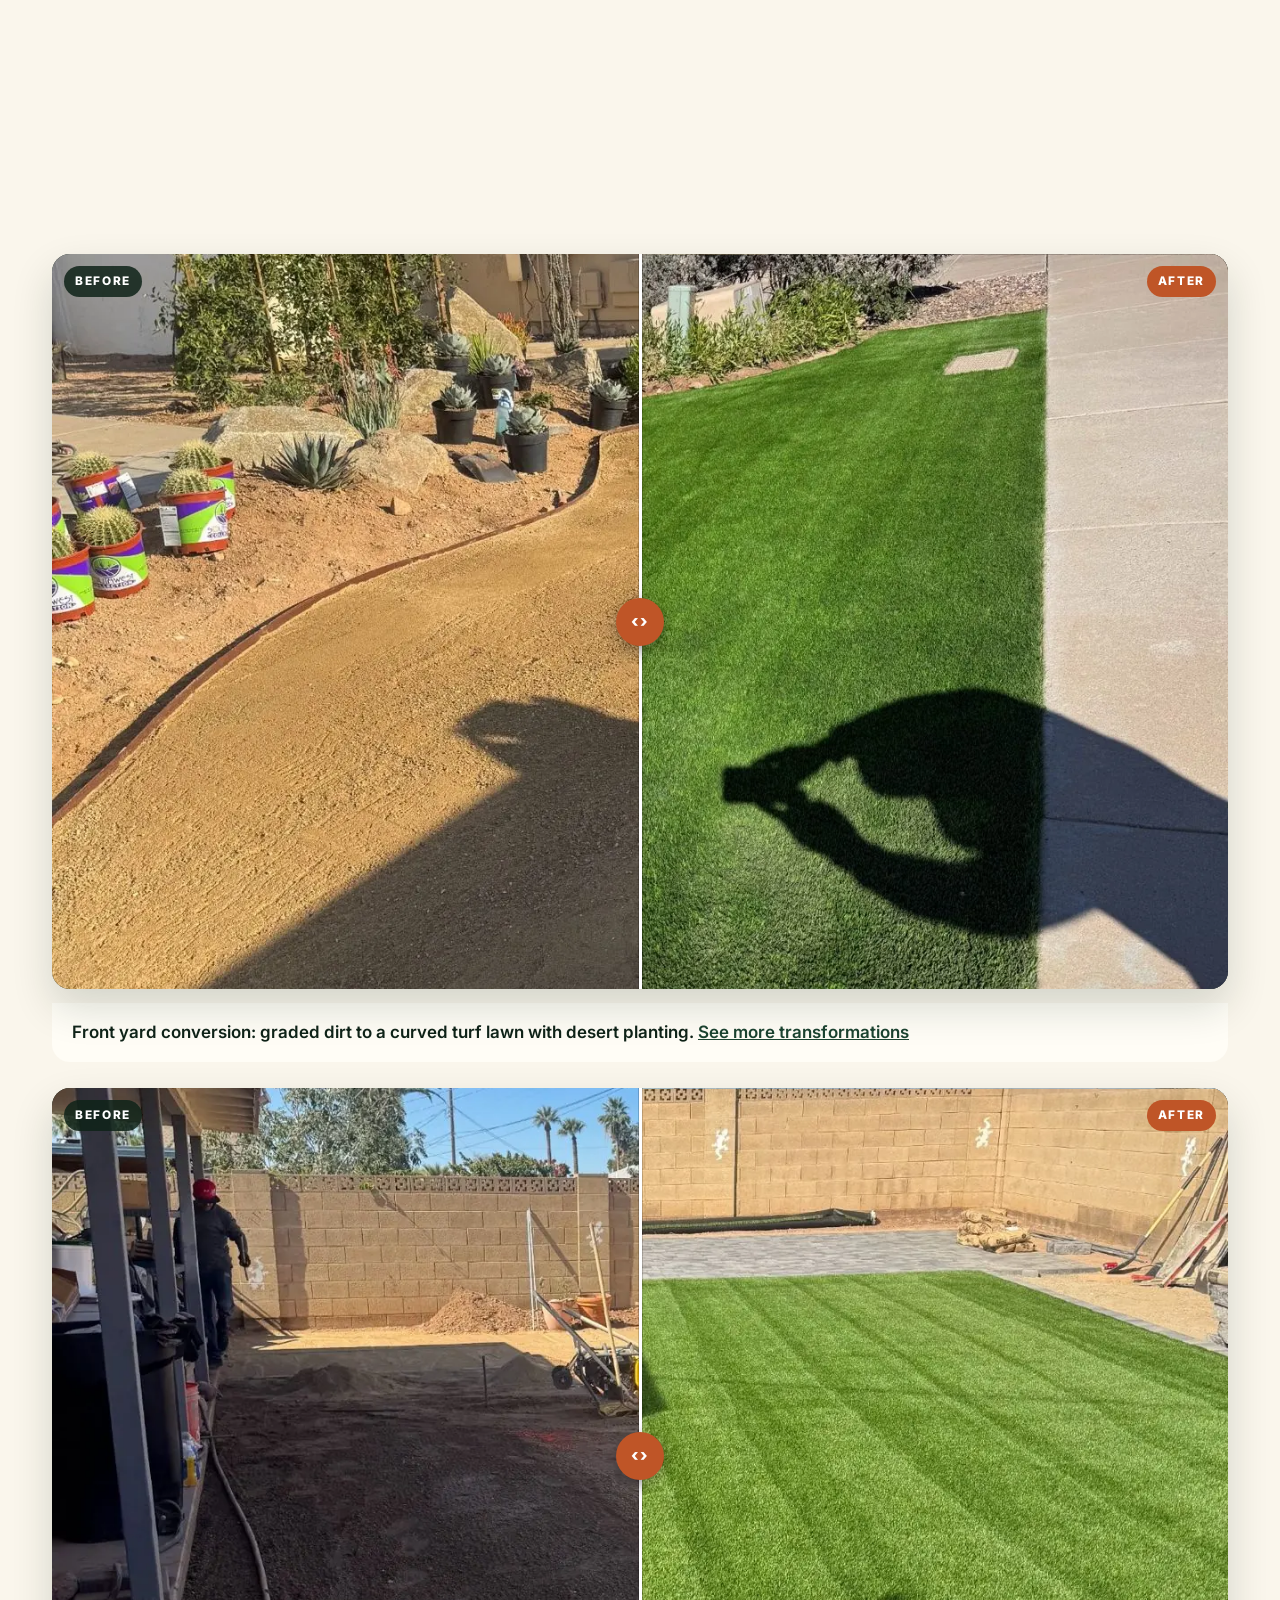
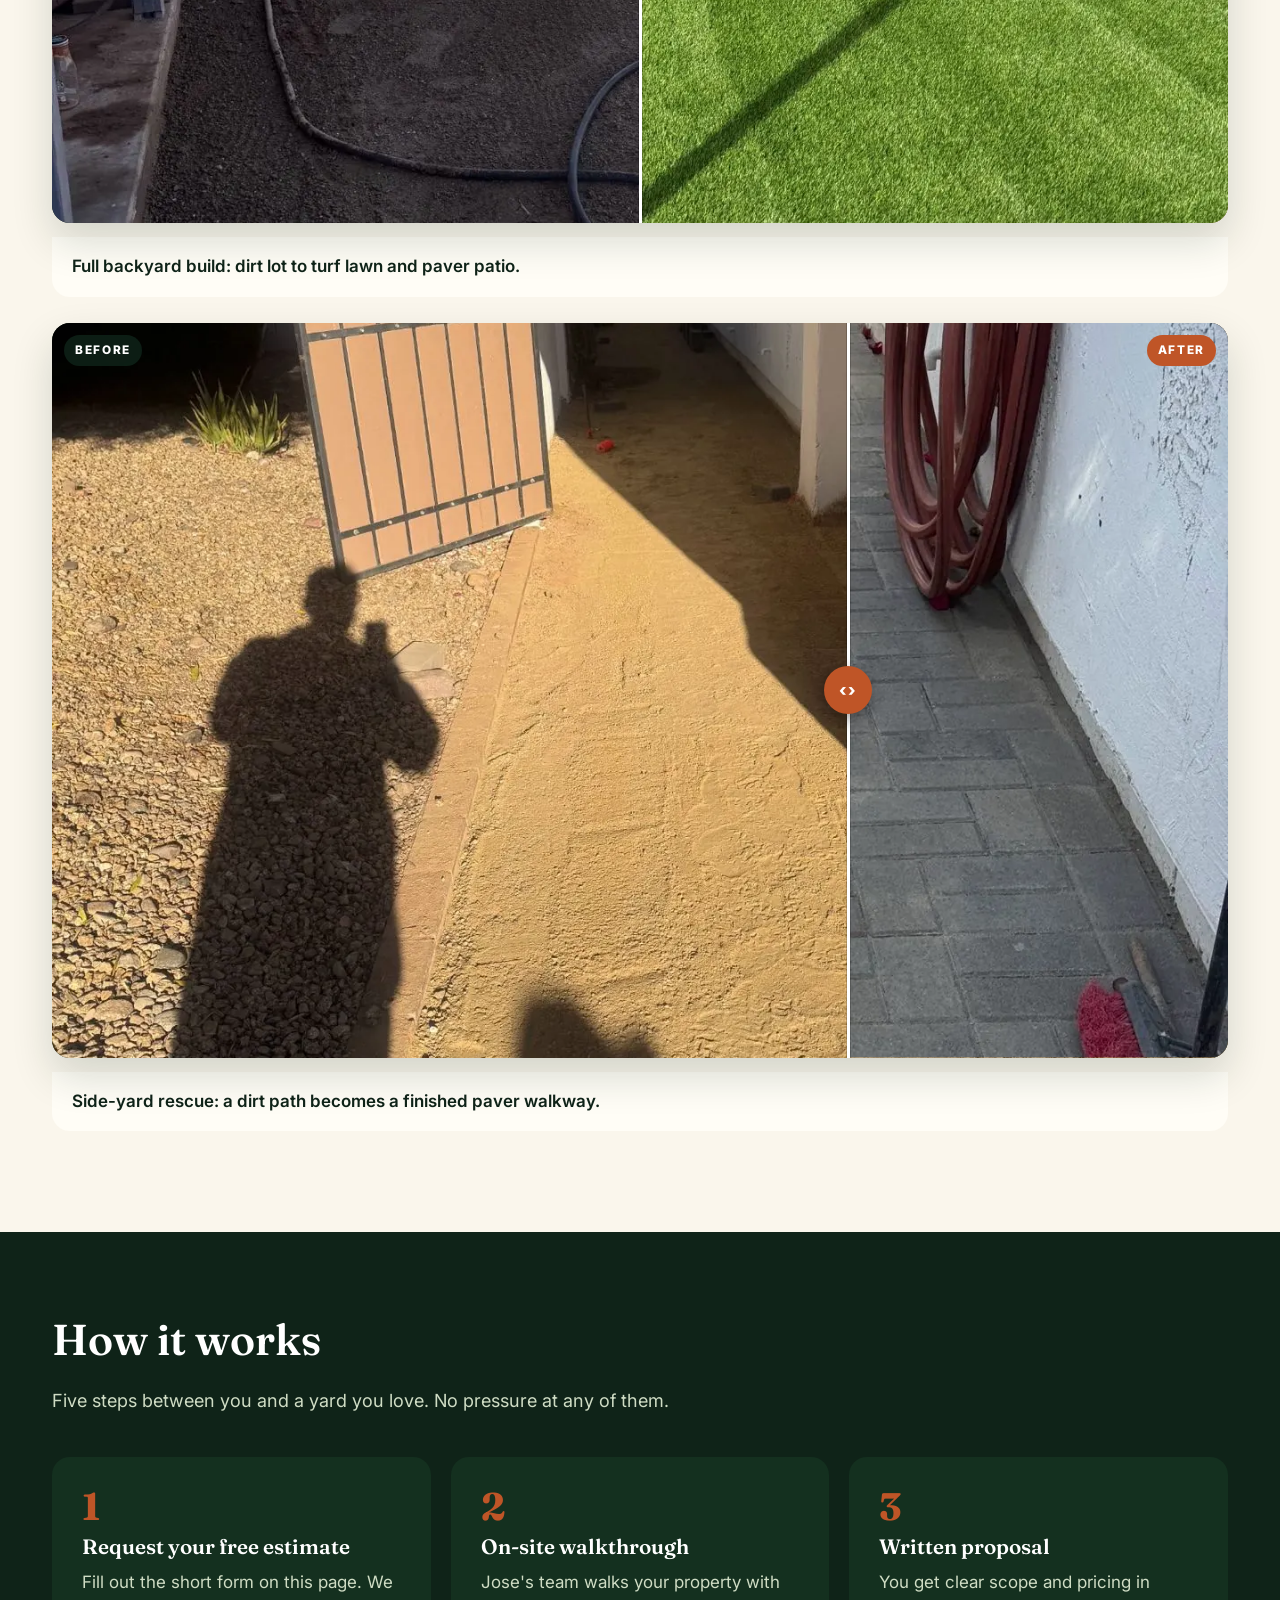
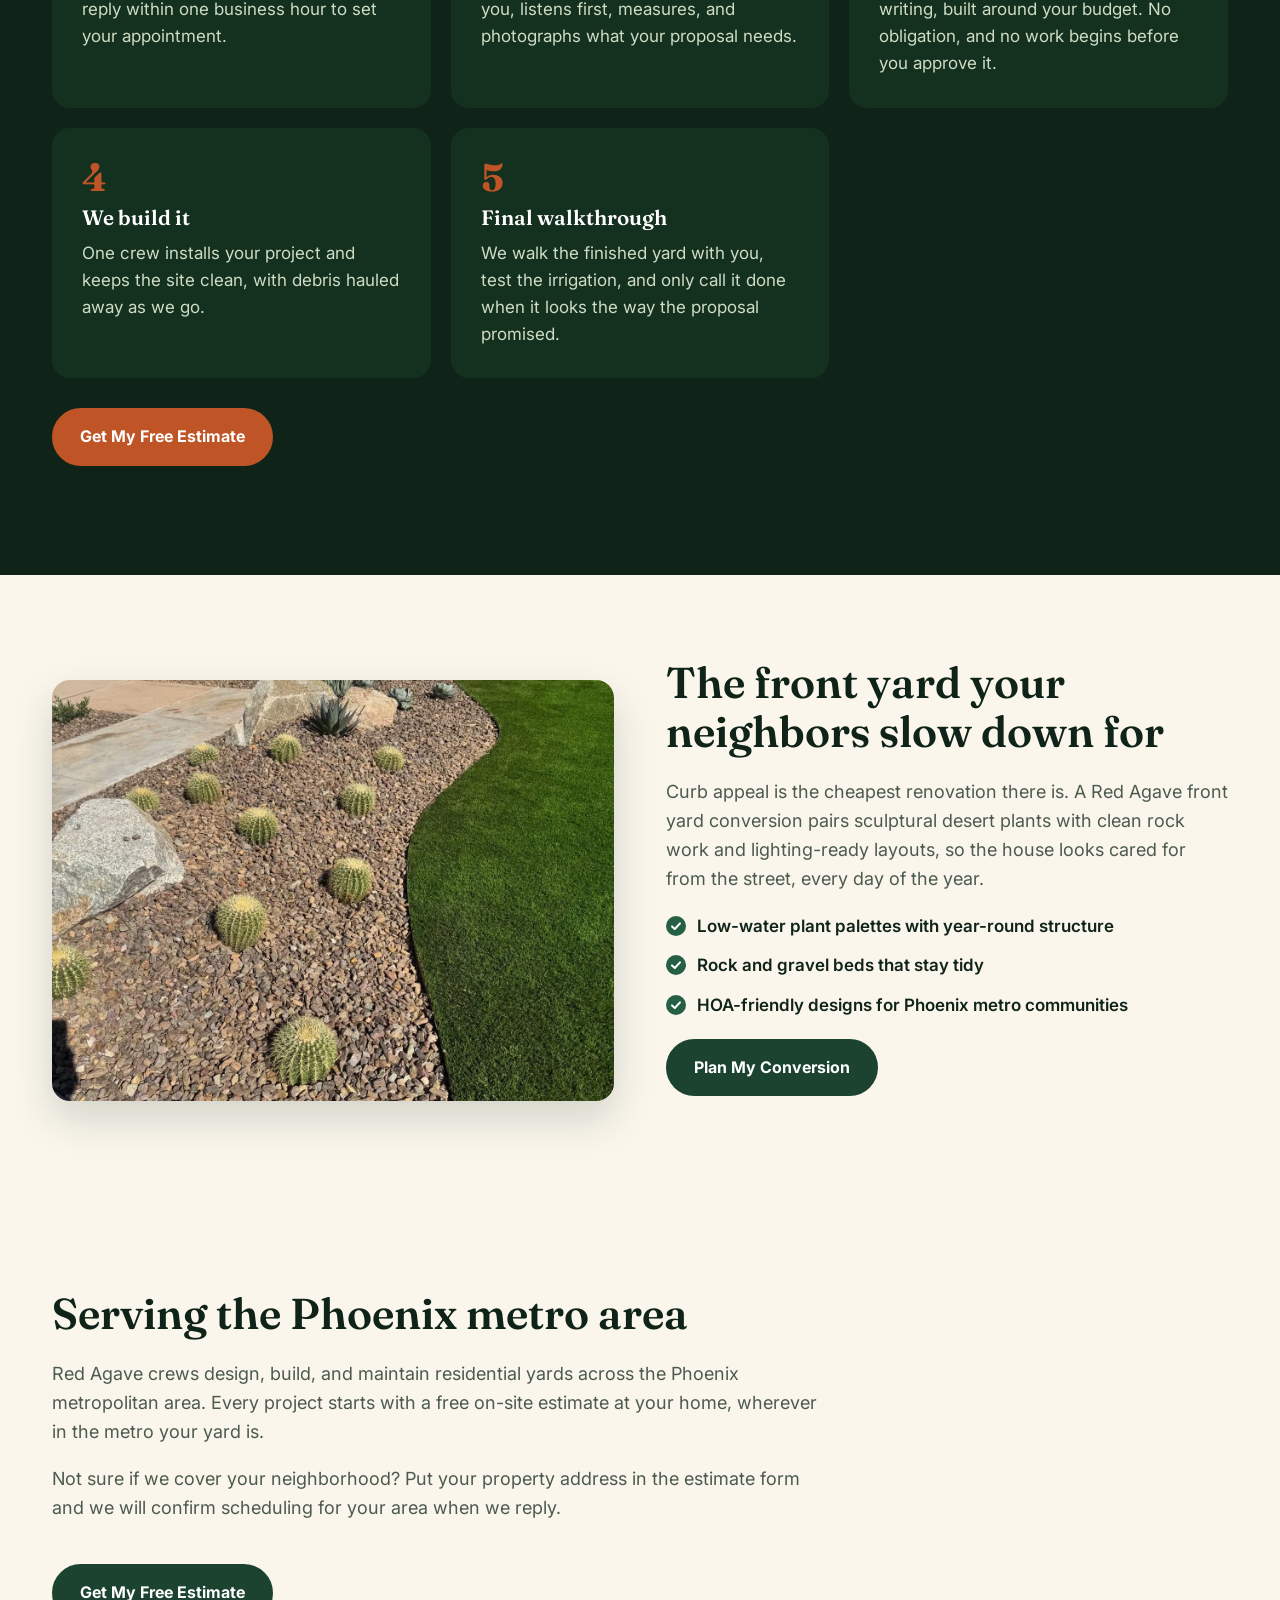
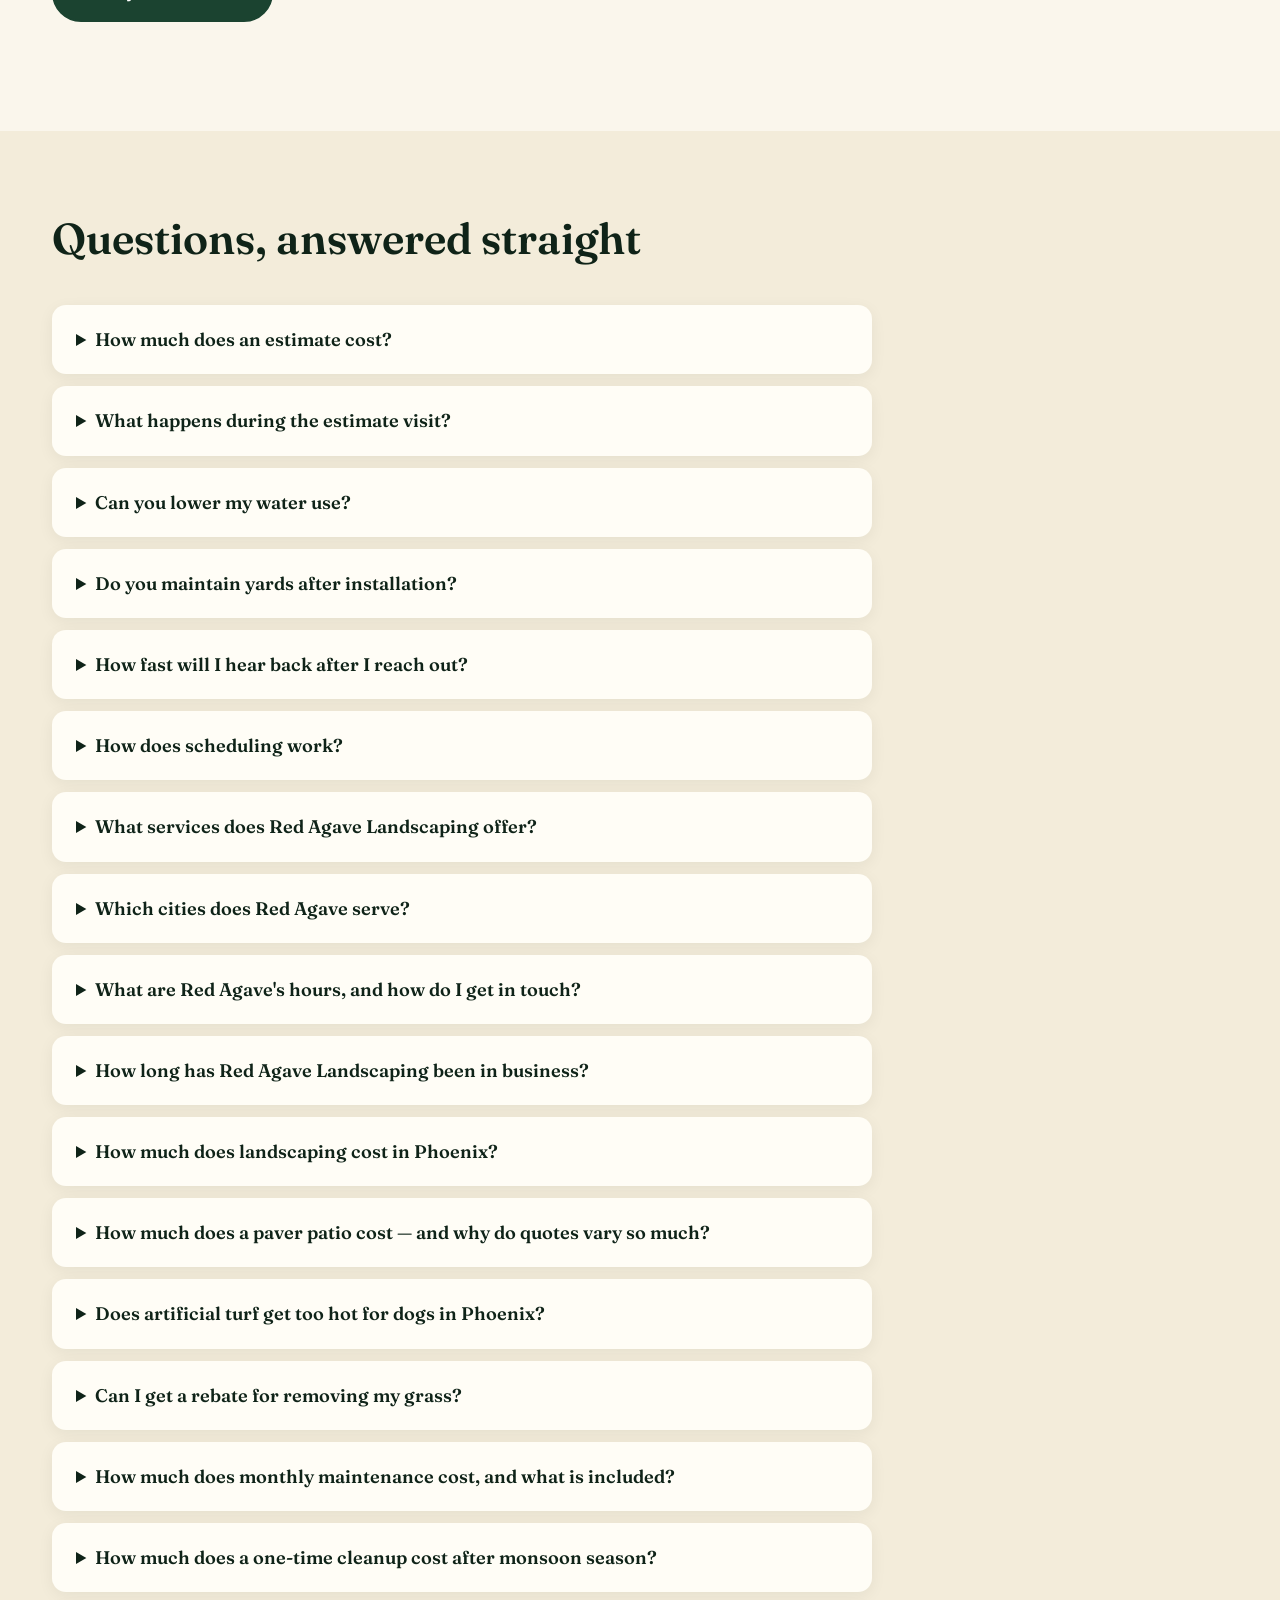
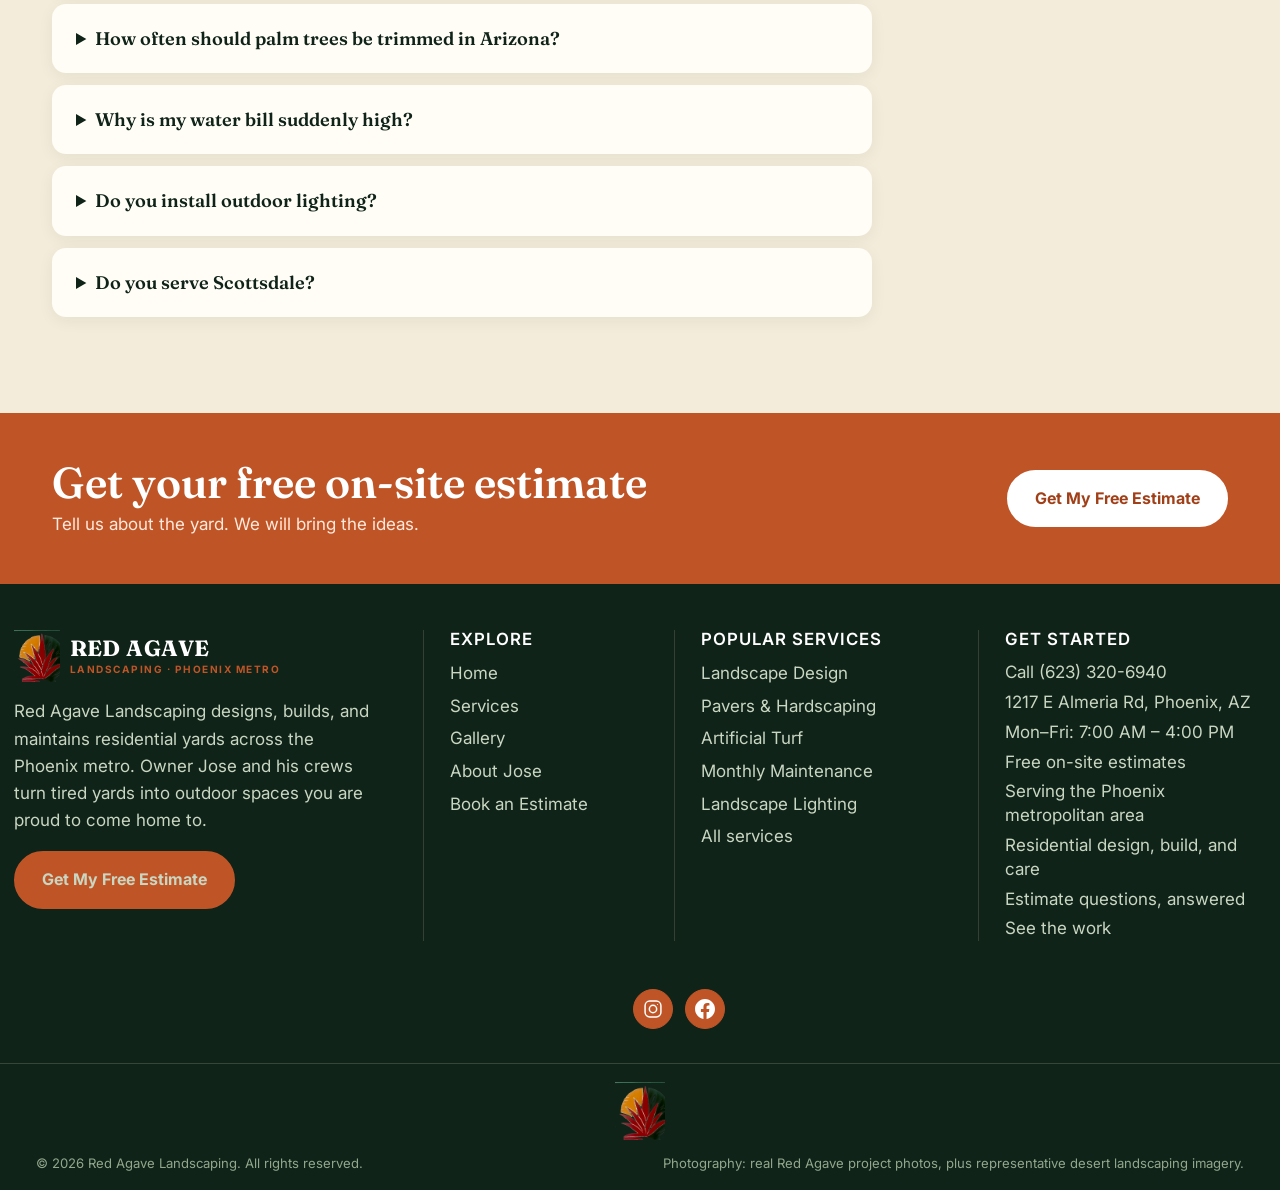
==== commit 18cd16b4: "Publish low-voltage lighting service, Scottsdale service area, and FAQs (Jose's 2026-11-20 requests)" ====
--- a/index.html
+++ b/index.html
@@ -56,6 +56,10 @@
     },
     {
       "@type": "City",
+      "name": "Scottsdale, AZ"
+    },
+    {
+      "@type": "City",
       "name": "Chandler, AZ"
     },
     {
@@ -109,7 +113,8 @@
     "Artificial Turf",
     "Yard Cleanups and Haul-Away",
     "Tree and Palm Trimming",
-    "Monthly Maintenance"
+    "Monthly Maintenance",
+    "Low-Voltage Landscape Lighting"
   ],
   "hasOfferCatalog": {
     "@type": "OfferCatalog",
@@ -176,6 +181,13 @@
         "itemOffered": {
           "@type": "Service",
           "name": "Monthly Maintenance"
+        }
+      },
+      {
+        "@type": "Offer",
+        "itemOffered": {
+          "@type": "Service",
+          "name": "Low-Voltage Landscape Lighting"
         }
       }
     ]
@@ -253,7 +265,7 @@
       "name": "Which cities does Red Agave serve?",
       "acceptedAnswer": {
         "@type": "Answer",
-        "text": "Phoenix, Ahwatukee, Chandler, Paradise Valley, Peoria, Glendale, Surprise, and Anthem. If you are nearby and not sure, ask — we will tell you straight whether we cover your neighborhood."
+        "text": "Scottsdale, Phoenix, Ahwatukee, Chandler, Paradise Valley, Peoria, Glendale, Surprise, and Anthem. If you are nearby and not sure, ask — we will tell you straight whether we cover your neighborhood."
       }
     },
     {
@@ -334,6 +346,22 @@
       "acceptedAnswer": {
         "@type": "Answer",
         "text": "Nine times out of ten in a desert yard, it is a leak you cannot see. Drip systems run in direct contact with the ground, and the most common failure is the poly tubing — roots, rodents, and pressure all work on it. The signs are a bill that jumped, pooling water, soggy spots, or plants drying out on the same line that is flooding somewhere else. Our crews check the whole system — emitters, valves, controller, and lines — and repair what they find. Book a free on-site estimate or call (623) 320-6940 and we will find the leak before the next bill does."
+      }
+    },
+    {
+      "@type": "Question",
+      "name": "Do you install outdoor lighting?",
+      "acceptedAnswer": {
+        "@type": "Answer",
+        "text": "Yes. We design and install low-voltage landscape lighting — path lights, accent lighting for trees and walls, and lighting for pools and patios — so your yard stays safe, usable, and good-looking after dark. Lighting can be added to a new design or to a yard we already maintain, and it is included in your free on-site estimate."
+      }
+    },
+    {
+      "@type": "Question",
+      "name": "Do you serve Scottsdale?",
+      "acceptedAnswer": {
+        "@type": "Answer",
+        "text": "Yes — Scottsdale is part of our service area, along with Phoenix, Ahwatukee, Chandler, Paradise Valley, Peoria, Glendale, Surprise, and Anthem. Book a free on-site estimate and we will come out, walk your yard with you, and put the price in writing."
       }
     }
   ]
@@ -396,6 +424,7 @@
           <option value="Yard Cleanups and Haul-Away">Yard Cleanups and Haul-Away</option>
           <option value="Tree and Palm Trimming">Tree and Palm Trimming</option>
           <option value="Monthly Maintenance">Monthly Maintenance</option>
+          <option value="Low-Voltage Landscape Lighting">Low-Voltage Landscape Lighting</option>
           <option value="Not sure yet">Not sure yet, advise me</option>
           </select>
         </label>
@@ -462,6 +491,7 @@
       <a class="card" href="services.html#cleanups"><img src="assets/img/jose/crew-grading.webp" alt="Red Agave crew grading a front yard at the start of a cleanup and rebuild" loading="lazy"><span class="card-body"><h3>Yard Cleanups and Haul-Away</h3><p>Overgrown yard? We clear it, shape it, and haul everything away.</p><span class="card-link">Explore cleanups</span></span></a>
       <a class="card" href="services.html#trees"><img src="assets/img/palm.jpg" alt="Tall palm trees trimmed and cleaned against a blue sky" loading="lazy"><span class="card-body"><h3>Tree and Palm Trimming</h3><p>Safe, clean trimming that keeps palms and shade trees healthy.</p><span class="card-link">Explore trimming</span></span></a>
       <a class="card" href="services.html#maintenance"><img src="assets/img/jose/walkway-after.webp" alt="Finished paver walkway with a new hedge row, maintained by Red Agave Landscaping" loading="lazy"><span class="card-body"><h3>Monthly Maintenance</h3><p>Scheduled visits that keep the yard sharp without you lifting a rake.</p><span class="card-link">Explore maintenance</span></span></a>
+      <a class="card" href="services.html#lighting"><img src="assets/img/lighting-garden.webp" alt="Garden planting bed lit by low-voltage landscape lighting at dusk" loading="lazy"><span class="card-body"><h3>Low-Voltage Landscape Lighting</h3><p>Path and accent lighting that keeps the yard safe, usable, and beautiful after dark.</p><span class="card-link">Explore lighting</span></span></a>
     </div>
   </div>
 </section>
@@ -559,7 +589,7 @@
       <details><summary>How fast will I hear back after I reach out?</summary><p>Jose's team replies within one business hour. From there we book your on-site visit at a time that suits you, confirm it before we come, and remind you ahead of the appointment.</p></details>
       <details><summary>How does scheduling work?</summary><p>Send the estimate form and Jose's team replies to lock in a visit time that suits you. We confirm before we come and remind you ahead of the appointment. The visit itself takes about 30 minutes, and your written proposal follows.</p></details>
       <details><summary>What services does Red Agave Landscaping offer?</summary><p>Landscape design and installation, irrigation and sprinklers, pavers and hardscaping, desert and xeriscape conversions, artificial turf, yard cleanups and haul-away, tree and palm trimming, and monthly maintenance. Every project starts with a free on-site estimate.</p></details>
-      <details><summary>Which cities does Red Agave serve?</summary><p>Phoenix, Ahwatukee, Chandler, Paradise Valley, Peoria, Glendale, Surprise, and Anthem. If you are nearby and not sure, ask — we will tell you straight whether we cover your neighborhood.</p></details>
+      <details><summary>Which cities does Red Agave serve?</summary><p>Scottsdale, Phoenix, Ahwatukee, Chandler, Paradise Valley, Peoria, Glendale, Surprise, and Anthem. If you are nearby and not sure, ask — we will tell you straight whether we cover your neighborhood.</p></details>
       <details><summary>What are Red Agave's hours, and how do I get in touch?</summary><p>We work Monday to Friday, 7:00 AM to 4:00 PM. Call (623) 320-6940, or book your free on-site estimate online any time and we will confirm your visit.</p></details>
       <details><summary>How long has Red Agave Landscaping been in business?</summary><p>Red Agave is a family-owned Phoenix metro company serving Valley homeowners since 2008. The owner scopes your project in person, and the crew that starts your job finishes it.</p></details>
       <details><summary>How much does landscaping cost in Phoenix?</summary><p>Honest answer: it depends on the yard, and anyone who prices it sight-unseen is guessing. Around Phoenix, most desert landscaping projects land somewhere between $3,000 and $25,000, and what moves the number is size, materials, access, and what is hiding underground — Valley caliche can add real digging time. We do not quote from a price list. We come out, measure your yard, and put the full price in a written proposal. Book a free on-site estimate or call (623) 320-6940, and you will know exactly what your project costs before you agree to anything.</p></details>
@@ -570,6 +600,8 @@
       <details><summary>How much does a one-time cleanup cost after monsoon season?</summary><p>One-time cleanups in Phoenix average around $372 in Angi's local data, with most falling between $207 and $620 — and a yard that took a real monsoon beating, with downed limbs and heavy debris, can run more. A Red Agave cleanup covers storm and monsoon debris, overgrown shrubs cut back, dead plant removal, and full haul-away, so the yard is actually finished when we leave. Book a free on-site estimate or call (623) 320-6940 and we will price your cleanup after seeing the yard, not before.</p></details>
       <details><summary>How often should palm trees be trimmed in Arizona?</summary><p>Once a year is the rhythm for most palms, ideally May through July, before monsoon storms turn dead fronds into projectiles. Good trimming removes the brown, dead fronds only — cutting green fronds stresses the tree. Shade trees like mesquite and palo verde follow the same logic: a thinning in May or June cuts wind load before the storms. We fold palm and tree trimming into cleanups and maintenance visits. Book a free on-site estimate or call (623) 320-6940 and we will take a look at your trees.</p></details>
       <details><summary>Why is my water bill suddenly high?</summary><p>Nine times out of ten in a desert yard, it is a leak you cannot see. Drip systems run in direct contact with the ground, and the most common failure is the poly tubing — roots, rodents, and pressure all work on it. The signs are a bill that jumped, pooling water, soggy spots, or plants drying out on the same line that is flooding somewhere else. Our crews check the whole system — emitters, valves, controller, and lines — and repair what they find. Book a free on-site estimate or call (623) 320-6940 and we will find the leak before the next bill does.</p></details>
+      <details><summary>Do you install outdoor lighting?</summary><p>Yes. We design and install low-voltage landscape lighting — path lights, accent lighting for trees and walls, and lighting for pools and patios — so your yard stays safe, usable, and good-looking after dark. Lighting can be added to a new design or to a yard we already maintain, and it is included in your free on-site estimate.</p></details>
+      <details><summary>Do you serve Scottsdale?</summary><p>Yes — Scottsdale is part of our service area, along with Phoenix, Ahwatukee, Chandler, Paradise Valley, Peoria, Glendale, Surprise, and Anthem. Book a free on-site estimate and we will come out, walk your yard with you, and put the price in writing.</p></details>
     </div>
   </div>
 </section>
@@ -609,6 +641,7 @@
         <li><a href="services.html#hardscaping">Pavers &amp; Hardscaping</a></li>
         <li><a href="services.html#turf">Artificial Turf</a></li>
         <li><a href="services.html#maintenance">Monthly Maintenance</a></li>
+        <li><a href="services.html#lighting">Landscape Lighting</a></li>
         <li><a href="services.html">All services</a></li>
       </ul>
     </nav>
--- a/assets/styles.css
+++ b/assets/styles.css
@@ -158,18 +158,11 @@
 .good-for{margin:0 0 20px;color:var(--ink-soft)}
 .good-for strong{color:var(--green-950)}
 
-/* FAQ — card grid pass 2026-11-03 (Emmanuel): evenly spaced cards,
-   two columns on desktop, single column on mobile. Keeps the
-   <details> accordions so the section reads short. Applies to
-   both the homepage FAQ and book.html's FAQ (shared .faq class). */
-.faq{display:grid;grid-template-columns:repeat(2,1fr);gap:20px;max-width:1100px;margin:0 auto;align-items:start}
-.faq details{background:var(--paper);border:1px solid var(--line);border-radius:16px;padding:22px 24px;margin:0;box-shadow:0 4px 16px rgba(15,35,24,.06)}
-.faq summary{font-family:var(--font-display);font-size:1.14rem;font-weight:600;color:var(--green-950);cursor:pointer;line-height:1.3}
+/* FAQ */
+.faq{max-width:820px}
+.faq details{background:var(--paper);border-radius:14px;padding:20px 24px;margin-bottom:12px;box-shadow:0 4px 16px rgba(15,35,24,.06)}
+.faq summary{font-family:var(--font-display);font-size:1.14rem;font-weight:600;color:var(--green-950);cursor:pointer}
 .faq details p{margin:12px 0 0;color:var(--ink-soft)}
-@media (max-width:900px){
-  .faq{grid-template-columns:1fr;gap:16px}
-  .faq details{padding:20px 20px}
-}
 
 /* CTA band */
 .cta-band{background:var(--terra);color:#fff}
@@ -204,8 +197,7 @@
 /* Page hero (interior) */
 .page-hero{position:relative;background:var(--green-950);color:#fff;overflow:hidden}
 .page-hero .hero-media img{opacity:.55}
-.page-hero::after{content:"";position:absolute;inset:0;background:linear-gradient(90deg,rgba(15,35,24,.72) 0%,rgba(15,35,24,.42) 52%,rgba(15,35,24,.14) 82%)}
-.page-hero-in{position:relative;z-index:2;padding:70px 22px 74px;max-width:820px}
+.page-hero-in{position:relative;padding:70px 22px 74px;max-width:820px}
 .page-hero h1{color:#fff}
 .page-hero p{color:#eee7d2;font-size:1.14rem;max-width:38em}
 
@@ -252,7 +244,6 @@
   to{transform:scale(1.16) translate(-2%,1.4%)}
 }
 .hero .hero-media img{animation:ra-kenburns 24s ease-in-out infinite alternate;will-change:transform}
-.hero-media img{image-rendering:auto}
 
 /* --- Scroll reveals (JS adds .reveal; IO adds .in) --- */
 .js-anim .reveal{opacity:0;transform:translateY(38px);transition:opacity .8s ease var(--rd,0s),transform .8s cubic-bezier(.22,.61,.36,1) var(--rd,0s)}
@@ -456,6 +447,8 @@
 .header-in{gap:20px}
 .header-cta{padding:12px 22px;font-size:.95rem}
 .footer-brand .brand-logo{height:52px}
+.footer-bottom-logo{display:flex;justify-content:center;padding:2px 0 14px}
+.footer-bottom-logo img{height:58px;width:auto;display:block}
 @media (max-width:1100px){
   .brand-logo{height:52px}
   .brand-name{font-size:1.28rem}
@@ -467,6 +460,7 @@
   .brand-name{font-size:1.2rem}
   .brand-sub{font-size:.57rem;letter-spacing:.12em}
   .footer-brand .brand-logo{height:44px}
+  .footer-bottom-logo img{height:50px}
 }
 
 /* ============================================================
@@ -505,61 +499,3 @@
   .site-header .wrap{padding-left:12px;padding-right:12px}
   .header-in{gap:16px}
 }
-
-/* ============================================================
-   Photo lightbox + gallery grid balance pass 2026-11-03
-   (Emmanuel): every content photo is clickable and opens a
-   full-size view; gallery rows end evenly — when a grid's
-   photo count leaves a lone orphan on the last row, main.js
-   flags the grid (.grid-feature-last) and the final tile
-   becomes a deliberate full-width feature tile instead of a
-   ragged leftover. Tiles keep one uniform frame (fixed height
-   + object-fit: cover) so nothing is distorted or upscaled.
-   ============================================================ */
-.ra-lb-target{cursor:zoom-in}
-.ra-lb-target:focus-visible{outline:3px solid rgba(191,85,39,.65);outline-offset:3px}
-.gallery-grid figure::after{content:"\2922  Enlarge";position:absolute;top:12px;right:12px;z-index:2;background:rgba(15,35,24,.82);color:#fff;font-size:.72rem;font-weight:800;letter-spacing:.1em;text-transform:uppercase;padding:6px 11px;border-radius:999px;opacity:0;transform:translateY(-4px);transition:opacity .3s ease,transform .3s ease;pointer-events:none}
-.gallery-grid figure:hover::after,.gallery-grid figure:focus-within::after{opacity:1;transform:translateY(0)}
-.lb-hint{margin:0 0 18px;color:var(--ink-soft);font-size:.95rem;font-weight:600}
-.lb-hint::before{content:"\2922";color:var(--terra);font-weight:800;margin-right:7px}
-
-/* Balanced last rows: wide feature tiles (desktop/tablet only;
-   on phones every grid is a single even column already) */
-@media (min-width:761px){
-  .gallery-grid.grid-feature-last > figure:last-child{grid-column:1/-1}
-  .gallery-grid.grid-feature-last > figure:last-child img{height:380px}
-  .project-grid.grid-feature-last > .ss-card:last-child{grid-column:1/-1}
-  .project-grid.grid-feature-last > .ss-card:last-child .ss-frame{aspect-ratio:16/7.2}
-}
-
-/* Lightbox overlay */
-body.ra-lb-open{overflow:hidden}
-.ra-lightbox{position:fixed;inset:0;z-index:999999;display:flex;align-items:center;justify-content:center;background:rgba(10,22,15,.95);padding:22px;opacity:0;transition:opacity .25s ease}
-.ra-lightbox[hidden]{display:none}
-.ra-lightbox.ra-lb-show{opacity:1}
-.ra-lb-figure{margin:0;display:flex;flex-direction:column;align-items:center;gap:13px;max-width:92vw;max-height:100%}
-.ra-lb-img{max-width:92vw;max-height:80vh;width:auto;height:auto;object-fit:contain;border-radius:12px;box-shadow:0 24px 70px rgba(0,0,0,.55);background:var(--green-950)}
-.ra-lb-caption{color:var(--sand);font-weight:700;font-size:1.02rem;text-align:center;max-width:44em;line-height:1.45}
-.ra-lb-counter{color:var(--sage);font-size:.85rem;font-weight:700;letter-spacing:.14em}
-.ra-lb-btn{position:absolute;display:flex;align-items:center;justify-content:center;width:50px;height:50px;border-radius:50%;border:1.5px solid rgba(232,220,192,.45);background:rgba(15,35,24,.72);color:#fff;font-size:1.55rem;line-height:1;cursor:pointer;transition:background .18s ease,border-color .18s ease,transform .18s ease;font-family:var(--font-body);z-index:2}
-.ra-lb-btn:hover{background:var(--terra);border-color:var(--terra)}
-.ra-lb-btn:active{transform:scale(.94)}
-.ra-lb-btn:focus-visible{outline:3px solid rgba(232,220,192,.8);outline-offset:3px}
-.ra-lb-close{top:18px;right:18px;font-size:1.7rem}
-.ra-lb-prev{left:18px;top:50%;transform:translateY(-50%)}
-.ra-lb-next{right:18px;top:50%;transform:translateY(-50%)}
-.ra-lb-prev:active{transform:translateY(-50%) scale(.94)}
-.ra-lb-next:active{transform:translateY(-50%) scale(.94)}
-@media (max-width:760px){
-  .ra-lightbox{padding:14px}
-  .ra-lb-img{max-height:76vh}
-  .ra-lb-btn{width:44px;height:44px;font-size:1.35rem}
-  .ra-lb-prev{left:8px}
-  .ra-lb-next{right:8px}
-  .ra-lb-close{top:10px;right:10px}
-  .ra-lb-caption{font-size:.95rem}
-}
-@media (prefers-reduced-motion:reduce){
-  .ra-lightbox{transition:none}
-  .gallery-grid figure::after{transition:none}
-}
